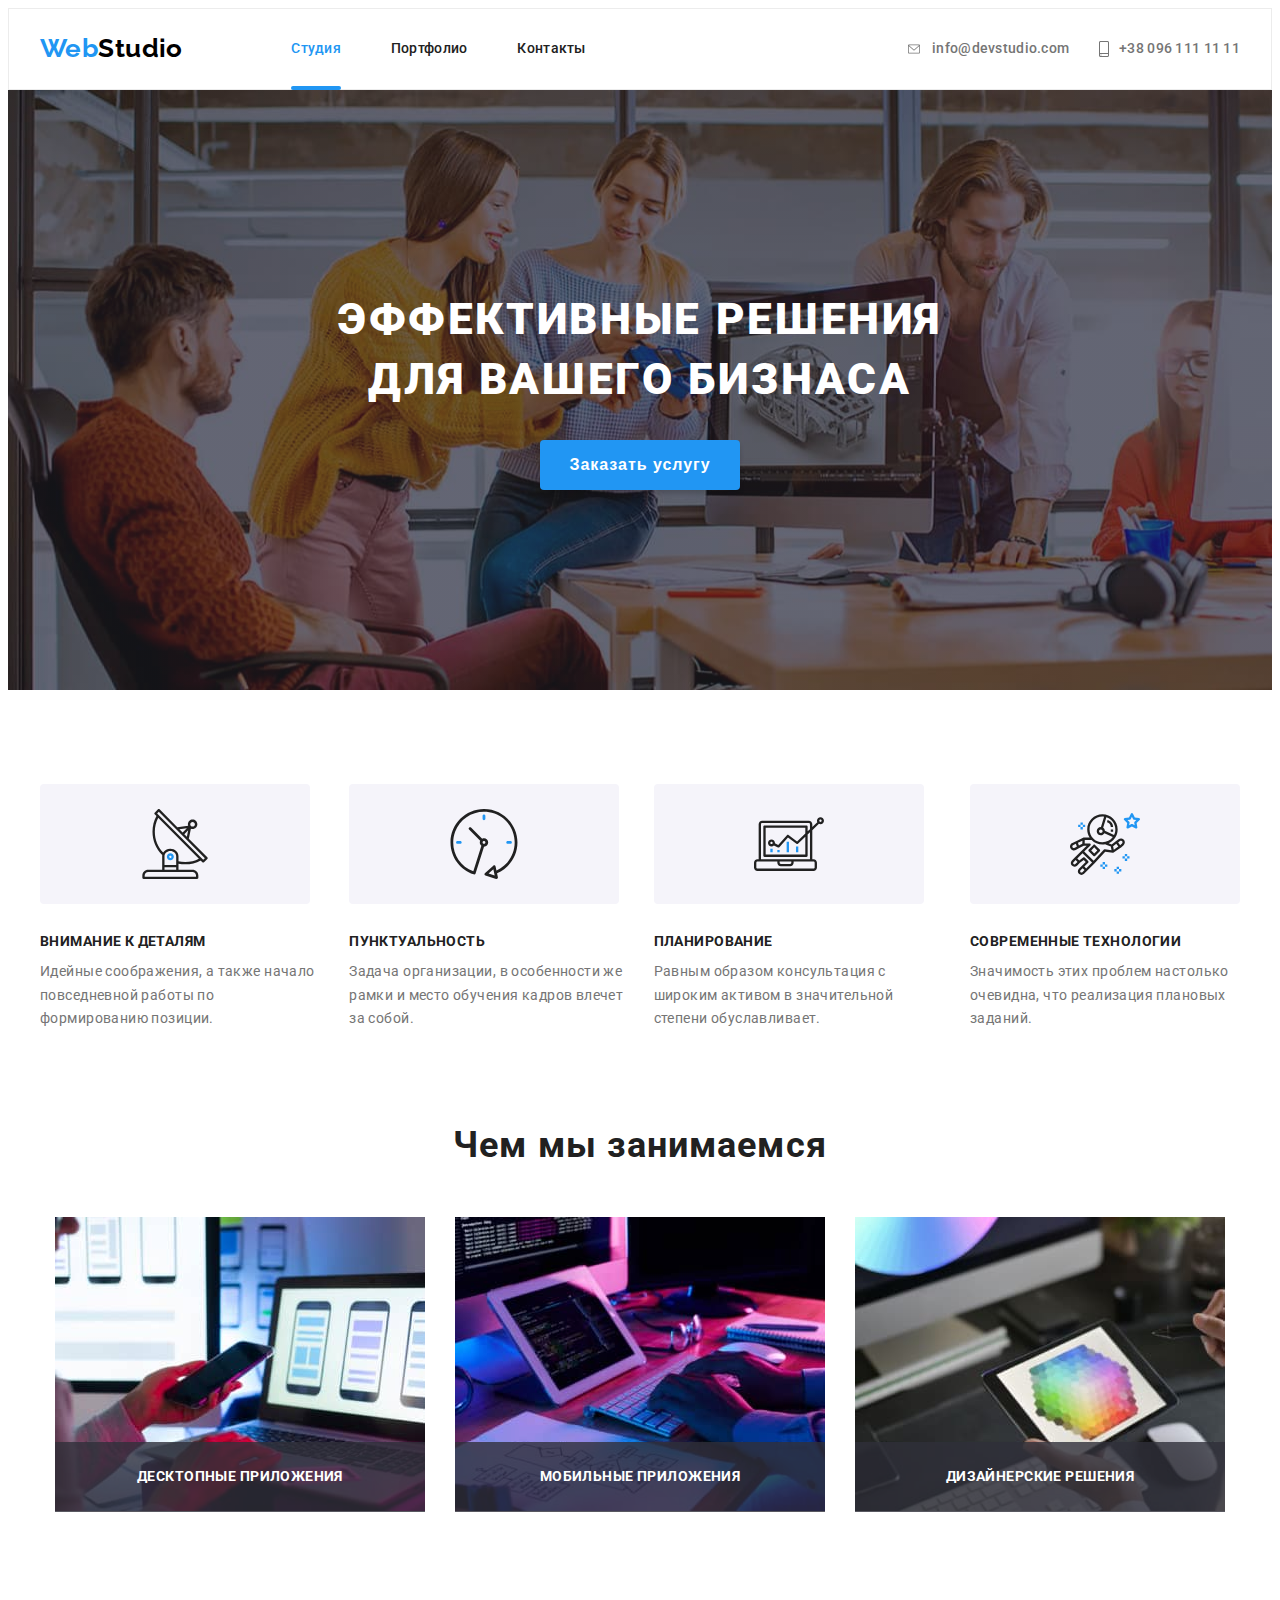
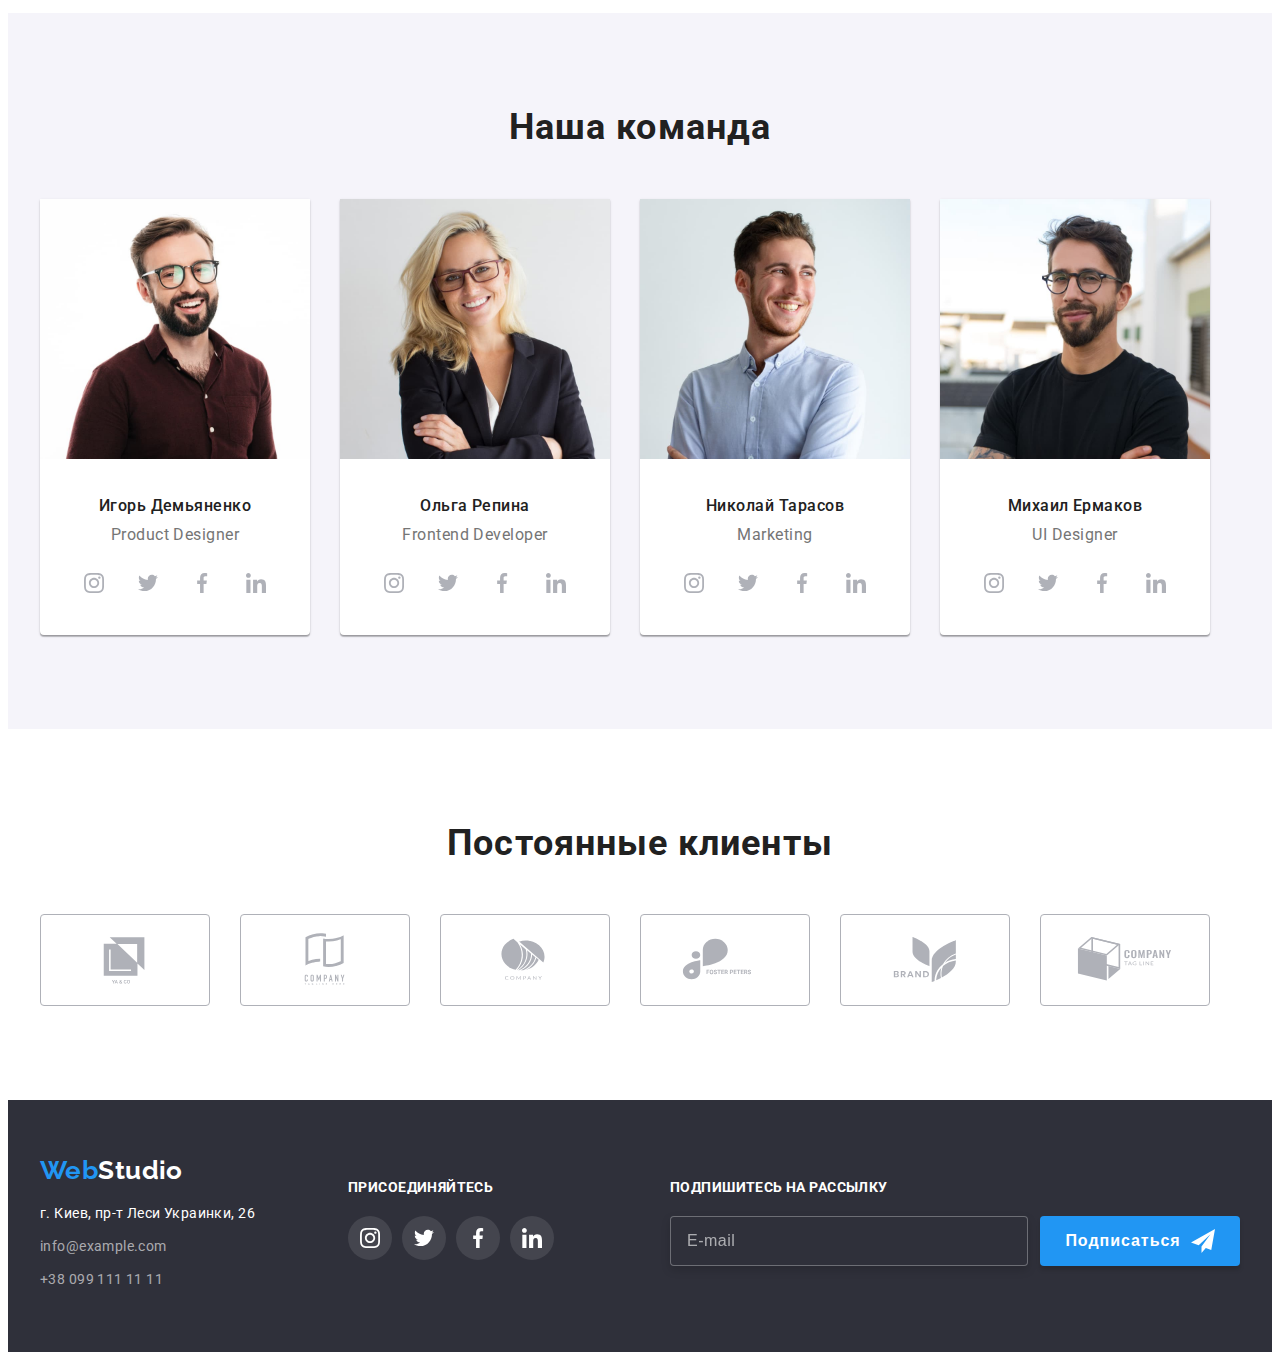
==== index.html @ be124389 "start-hw-08" ====
<!DOCTYPE html>
<html lang="en">
  <head>
    <meta charset="UTF-8" />
    <meta http-equiv="X-UA-Compatible" content="IE=edge" />
    <meta name="viewport" content="width=device-width, initial-scale=1.0" />
    <title>WebStudio</title>
    <link rel="preconnect" href="https://fonts.googleapis.com" />
    <link rel="preconnect" href="https://fonts.gstatic.com" crossorigin />
    <link
      href="https://fonts.googleapis.com/css2?family=Raleway:wght@700&family=Roboto:wght@400;500;700;900&display=swap"
      rel="stylesheet"
    />
    <link
      rel="stylesheet"
      href="https://cdnjs.cloudflare.com/ajax/libs/modern-normalize/1.1.0/modern-normalize.min.css"
      integrity="sha512-wpPYUAdjBVSE4KJnH1VR1HeZfpl1ub8YT/NKx4PuQ5NmX2tKuGu6U/JRp5y+Y8XG2tV+wKQpNHVUX03MfMFn9Q=="
      crossorigin="anonymous"
      referrerpolicy="no-referrer"
    />
    <link rel="stylesheet" href="css/main.min.css" />
  </head>
  <body>
    <!-- хедер -->
    <header class="header">
      <div class="header__bloc container">
        <!-- логотип -->
        <a class="logo header__logo" href="./index.html"
          ><span class="logo__web">Web</span>Studio</a
        >
        <!-- навигацыя сайта -->
        <nav class="header__nav">
          <ul class="nav">
            <li class="nav__list">
              <a href="./index.html" class="nav__link accent">Студия</a>
            </li>
            <li class="nav__list">
              <a href="./portfolio.html" class="nav__link">Портфолио</a>
            </li>
            <li class="nav__list">
              <a href="#" class="nav__link">Контакты</a>
            </li>
          </ul>
        </nav>

        <!-- кантакты -->

        <ul class="contact header__contact">
          <li class="contact__item">
            <a class="contact__link" href="http://info@devstudio.com">
              <svg class="contact__icon" width="16" height="12">
                <use href="./images/icons.svg#envelope"></use>
              </svg>
              info@devstudio.com</a
            >
          </li>
          <li class="contact__item">
            <a class="contact__link" href="tel:+380961111111">
              <svg class="contact__icon" width="10" height="16">
                <use href="./images/icons.svg#smartphone"></use>
              </svg>
              +38 096 111 11 11</a
            >
          </li>
        </ul>
      </div>
    </header>

    <!-- mein index.html -->

    <main>
      <!--герой-->

      <section class="hero section--hero">
        <div class="container">
          <h1 class="hero-title">ЭФФЕКТИВНЫЕ РЕШЕНИЯ ДЛЯ ВАШЕГО БИЗНАСА</h1>

          <button class="button" type="button" data-modal-open>
            Заказать услугу
          </button>
        </div>
      </section>

      <!--особености нашей команды-->

      <section class="peculiarities">
        <div class="container">
          <h2 class="hidden-text">преимущества</h2>
          <ul class="peculiarities__menu">
            <li class="peculiarities__list">
              <div class="peculiarities__icon">
                <svg width="70" height="70">
                  <use href="./images/icons.svg#antenna"></use>
                </svg>
              </div>
              <h3 class="peculiarities__title">ВНИМАНИЕ К ДЕТАЛЯМ</h3>
              <p class="peculiarities__text">
                Идейные соображения, а также начало повседневной работы по
                формированию позиции.
              </p>
            </li>

            <li class="peculiarities__list">
              <div class="peculiarities__icon">
                <svg width="70" height="70">
                  <use href="./images/icons.svg#clock"></use>
                </svg>
              </div>
              <h3 class="peculiarities__title">ПУНКТУАЛЬНОСТЬ</h3>
              <p class="peculiarities__text">
                Задача организации, в особенности же рамки и место обучения
                кадров влечет за собой.
              </p>
            </li>

            <li class="peculiarities__list">
              <div class="peculiarities__icon">
                <svg width="70" height="70">
                  <use href="./images/icons.svg#diagram"></use>
                </svg>
              </div>
              <h3 class="peculiarities__title">ПЛАНИРОВАНИЕ</h3>
              <p class="peculiarities__text">
                Равным образом консультация с широким активом в значительной
                степени обуславливает.
              </p>
            </li>

            <li class="peculiarities__list">
              <div class="peculiarities__icon">
                <svg width="70" height="70">
                  <use href="./images/icons.svg#astronaut"></use>
                </svg>
              </div>
              <h3 class="peculiarities__title">СОВРЕМЕННЫЕ ТЕХНОЛОГИИ</h3>
              <p class="peculiarities__text">
                Значимость этих проблем настолько очевидна, что реализация
                плановых заданий.
              </p>
            </li>
          </ul>
        </div>
      </section>

      <!--чем мы занимается наша команда-->

      <section class="we-do">
        <div class="container">
          <h2 class="title-h2">Чем мы занимаемся</h2>
          <ul class="we-do__menu">
            <li class="we-do__list">
              <img
                class="img-list"
                src="./images/1.fotohop.jpg"
                alt="моделирование"
                width="370"
              />
              <div class="we-do__bloc">
                <h3 class="we-do__text">Десктопные приложения</h3>
              </div>
            </li>
            <li class="we-do__list">
              <img
                class="img-list"
                src="./images/2.modeling.jpg"
                alt="фото-шоп"
                width="370"
              />
              <div class="we-do__bloc">
                <h3 class="we-do__text">Мобильные приложения</h3>
              </div>
            </li>
            <li class="we-do__list">
              <img
                class="img-list"
                src="./images/3.color.jpg"
                alt="цветова-схема"
                width="370"
              />
              <div class="we-do__bloc">
                <h3 class="we-do__text">Дизайнерские решения</h3>
              </div>
            </li>
          </ul>
        </div>
      </section>

      <!--наша команда-->

      <section class="command">
        <div class="container">
          <h2 class="title-h2">Наша команда</h2>
          <ul class="command__menu">
            <li class="command__list">
              <img
                src="./images/4.igor-demyanenko.jpg"
                alt="Игорь Демьяненко Product Designer"
                width="270"
              />
              <div class="command__bloc">
                <h3 class="command__name">Игорь Демьяненко</h3>
                <p class="command__profession">Product Designer</p>
              </div>
              <ul class="social">
                <li class="social__menu">
                  <a class="social__link" href="#">
                    <svg width="20" height="20">
                      <use href="./images/icons.svg#instagram"></use>
                    </svg>
                  </a>
                </li>
                <li class="social__menu">
                  <a class="social__link" href="#">
                    <svg width="20" height="20">
                      <use href="./images/icons.svg#twitter"></use>
                    </svg>
                  </a>
                </li>
                <li class="social__menu">
                  <a class="social__link" href="#">
                    <svg width="20" height="20">
                      <use href="./images/icons.svg#facebook"></use>
                    </svg>
                  </a>
                </li>
                <li class="social__menu">
                  <a class="social__link" href="#">
                    <svg width="20" height="20">
                      <use href="./images/icons.svg#linkedin"></use>
                    </svg>
                  </a>
                </li>
              </ul>
            </li>

            <li class="command__list">
              <img
                src="./images/5.olga-repina.jpg"
                alt="Ольга Репина Frontend Developer"
                width="270"
              />
              <div class="command__bloc">
                <h3 class="command__name">Ольга Репина</h3>
                <p class="command__profession">Frontend Developer</p>
              </div>
              <ul class="social">
                <li class="social__menu">
                  <a class="social__link" href="#">
                    <svg width="20" height="20">
                      <use href="./images/icons.svg#instagram"></use>
                    </svg>
                  </a>
                </li>
                <li class="social__menu">
                  <a class="social__link" href="#">
                    <svg width="20" height="20">
                      <use href="./images/icons.svg#twitter"></use>
                    </svg>
                  </a>
                </li>
                <li class="social__menu">
                  <a class="social__link" href="#">
                    <svg width="20" height="20">
                      <use href="./images/icons.svg#facebook"></use>
                    </svg>
                  </a>
                </li>
                <li class="social__menu">
                  <a class="social__link" href="#">
                    <svg width="20" height="20">
                      <use href="./images/icons.svg#linkedin"></use>
                    </svg>
                  </a>
                </li>
              </ul>
            </li>

            <li class="command__list">
              <img
                src="./images/6.nikolai-tarasov.jpg"
                alt="Николай Тарасов Marketing"
                width="270"
              />
              <div class="command__bloc">
                <h3 class="command__name">Николай Тарасов</h3>
                <p class="command__profession">Marketing</p>
              </div>
              <ul class="social">
                <li class="social__menu">
                  <a class="social__link" href="#">
                    <svg width="20" height="20">
                      <use href="./images/icons.svg#instagram"></use>
                    </svg>
                  </a>
                </li>
                <li class="social__menu">
                  <a class="social__link" href="#">
                    <svg width="20" height="20">
                      <use href="./images/icons.svg#twitter"></use>
                    </svg>
                  </a>
                </li>
                <li class="social__menu">
                  <a class="social__link" href="#">
                    <svg width="20" height="20">
                      <use href="./images/icons.svg#facebook"></use>
                    </svg>
                  </a>
                </li>
                <li class="social__menu">
                  <a class="social__link" href="#">
                    <svg width="20" height="20">
                      <use href="./images/icons.svg#linkedin"></use>
                    </svg>
                  </a>
                </li>
              </ul>
            </li>

            <li class="command__list">
              <img
                src="./images/7.mikhail-ermakov.jpg"
                alt="Михаил Ермаков UI Designer"
                width="270"
              />
              <div class="command__bloc">
                <h3 class="command__name">Михаил Ермаков</h3>
                <p class="command__profession">UI Designer</p>
              </div>
              <ul class="social">
                <li class="social__menu">
                  <a class="social__link" href="#">
                    <svg width="20" height="20">
                      <use href="./images/icons.svg#instagram"></use>
                    </svg>
                  </a>
                </li>
                <li class="social__menu">
                  <a class="social__link" href="#">
                    <svg width="20" height="20">
                      <use href="./images/icons.svg#twitter"></use>
                    </svg>
                  </a>
                </li>
                <li class="social__menu">
                  <a class="social__link" href="#">
                    <svg width="20" height="20">
                      <use href="./images/icons.svg#facebook"></use>
                    </svg>
                  </a>
                </li>
                <li class="social__menu">
                  <a class="social__link" href="#">
                    <svg width="20" height="20">
                      <use href="./images/icons.svg#linkedin"></use>
                    </svg>
                  </a>
                </li>
              </ul>
            </li>
          </ul>
        </div>
      </section>

      <!-- Постоянные клиенты -->

      <section class="regu-clients">
        <div class="container">
          <h2 class="title-h2">Постоянные клиенты</h2>
          <ul class="menu">
            <li class="menu__item">
              <a class="menu__link" href="#">
                <svg class="icon" width="106" height="60">
                  <use href="./images/icons.svg#logo-1"></use>
                </svg>
              </a>
            </li>
            <li class="menu__item">
              <a class="menu__link" href="#">
                <svg class="icon" width="106" height="60">
                  <use href="./images/icons.svg#logo-2"></use>
                </svg>
              </a>
            </li>
            <li class="menu__item">
              <a class="menu__link" href="#">
                <svg class="icon" width="106" height="60">
                  <use href="./images/icons.svg#logo-3"></use>
                </svg>
              </a>
            </li>
            <li class="menu__item">
              <a class="menu__link" href="#">
                <svg class="icon" width="106" height="60">
                  <use href="./images/icons.svg#logo-4"></use>
                </svg>
              </a>
            </li>
            <li class="menu__item">
              <a class="menu__link" href="#">
                <svg class="icon" width="106" height="60">
                  <use href="./images/icons.svg#logo-5"></use>
                </svg>
              </a>
            </li>
            <li class="menu__item">
              <a class="menu__link" href="#">
                <svg class="icon" width="106" height="60">
                  <use href="./images/icons.svg#logo-6"></use>
                </svg>
              </a>
            </li>
          </ul>
        </div>
      </section>
    </main>

    <!--подвал сайта-->

    <footer class="footer">
      <div class="container footer__container">
        <div class="footer__address">
          <a href="./index.html" class="logo footer__logo">
            <span class="logo__web">Web</span>Studio</a
          >
          <!-- адрес и контакты студии -->
          <address class="address">
            <ul class="address__menu">
              <li class="address__item">
                <a href="#" class="address__link"
                  >г. Киев, пр-т Леси Украинки, 26</a
                >
              </li>
              <li class="address__item">
                <a href="http://info@example.com" class="address__contakt">
                  info@example.com</a
                >
              </li>
              <li class="address__item">
                <a href="tel:+380991111111" class="address__contakt"
                  >+38 099 111 11 11</a
                >
              </li>
            </ul>
          </address>
        </div>
        <div class="footer__social">
          <h2 class="footer-title">присоединяйтесь</h2>
          <ul class="social">
            <li class="social__menu">
              <a class="social__link social__link--footer" href="#">
                <svg width="20" height="20">
                  <use href="./images/icons.svg#instagram"></use>
                </svg>
              </a>
            </li>
            <li class="social__menu">
              <a class="social__link social__link--footer" href="#">
                <svg width="20" height="20">
                  <use href="./images/icons.svg#twitter"></use>
                </svg>
              </a>
            </li>
            <li class="social__menu">
              <a class="social__link social__link--footer" href="#">
                <svg width="20" height="20">
                  <use href="./images/icons.svg#facebook"></use>
                </svg>
              </a>
            </li>
            <li class="social__menu">
              <a class="social__link social__link--footer" href="#">
                <svg width="20" height="20">
                  <use href="./images/icons.svg#linkedin"></use>
                </svg>
              </a>
            </li>
          </ul>
        </div>
        <div class="subscription">
          <h2 class="footer-title">Подпишитесь на рассылку</h2>
          <div class="subscription__block">
            <form>
              <label class="subscription__label" for="email"> </label>
              <input
                class="subscription__input"
                type="email"
                id="email"
                name="email"
                placeholder="E-mail"
              />
            </form>
            <button class="button" type="submit">
              Подписаться
              <svg class="button__send" width="24" height="24">
                <use href="./images/icons.svg#send"></use>
              </svg>
            </button>
          </div>
        </div>
      </div>
    </footer>

    <!-- modal-window -->

    <div class="backdrop is-hidden" data-modal>
      <div class="backdrop__window">
        <button class="button button__modal" type="button" data-modal-close>
          <svg class="close" width="18" height="18" data-modal-close>
            <use href="./images/icons.svg#close"></use>
          </svg>
        </button>
        <h2 class="backdrop__titel">Оставьте свои данные, мы вам перезвоним</h2>

        <form class="form">
          <div class="form__bloc" role="group">
            <label class="form__label" for="text"> Имя </label>
            <input class="form__input" type="text" id="text" placeholder=" " />
            <svg class="form__icon" width="18" height="18">
              <use href="./images/icons.svg#person"></use>
            </svg>
          </div>
          <div class="form__bloc">
            <label class="form__label" for="tel"> Телефон </label>
            <input class="form__input" type="tel" id="tel" placeholder=" " />
            <svg class="form__icon" width="18" height="18">
              <use href="./images/icons.svg#phone"></use>
            </svg>
          </div>
          <div class="form__bloc">
            <label class="form__label" for="email"> Почта </label>
            <input class="form__input" type="email" id="email" placeholder="" />
            <svg class="form__icon" width="18" height="18">
              <use href="./images/icons.svg#email"></use>
            </svg>
          </div>
          <div class="form__bloc form__bloc--textarea">
            <label class="form-label" for="textarea"> Комментарий </label>
            <textarea
              class="form__textarea"
              id="textarea"
              placeholder="Введите текст"
            ></textarea>
          </div>
        </form>

        <label class="agreement-conditions" for="checkbox">
          <input
            class="agreement-conditions__checkbox"
            type="checkbox"
            id="checkbox"
          />
          <span class="agreement-conditions__checked"></span>

          <p class="agreement-conditions__text">
            Соглашаюсь с рассылкой и принимаю
            <a href="#">
              <span class="agreement-conditions__link">Условия договора</span>
            </a>
          </p>
        </label>
        <div class="button-center">
          <button class="button" type="submit">Отправить</button>
        </div>
      </div>
    </div>
    <script src="./js/modal.js"></script>
  </body>
</html>
---- css/main.min.css ----
body{font-family:"Roboto",sans-serif;font-style:normal;font-weight:400;font-size:14px;line-height:1.71;letter-spacing:.03em;color:var(--primary-text-color)}.container{width:1200px;margin:auto;margin-top:0;padding:0 15px}.title-h2{margin-bottom:50px;font-weight:700;font-size:36px;line-height:1.16;text-align:center;letter-spacing:.03em;color:var(--secondary-text-color)}.header{border:1px solid #ececec}.header__bloc{display:-webkit-box;display:-ms-flexbox;display:flex;-webkit-box-align:center;-ms-flex-align:center;align-items:center;-webkit-box-pack:justify;-ms-flex-pack:justify;justify-content:space-between}.header__contact{display:-webkit-box;display:-ms-flexbox;display:flex;-webkit-box-align:center;-ms-flex-align:center;align-items:center;-webkit-box-pack:end;-ms-flex-pack:end;justify-content:flex-end;margin:0;padding-left:0}.nav{display:-webkit-box;display:-ms-flexbox;display:flex;margin:0;margin-right:305px;padding-left:0;font-weight:500;font-size:14px;line-height:1.14;letter-spacing:.02em}.nav__list .nav__link::after{content:"";opacity:0;position:absolute;bottom:-1px;display:block;width:100%;height:4px;border-radius:2px;background-color:#2196f3}.nav__list:not(:last-child){margin-right:50px}.nav__link{position:relative;display:inline-block;padding:32px 0px;color:var(--secondary-text-color);-webkit-transition:color 250ms cubic-bezier(0.4, 0, 0.2, 1);transition:color 250ms cubic-bezier(0.4, 0, 0.2, 1)}.nav__link.accent{color:var(--accent-color)}.nav__link.accent::after{opacity:1}.nav__link:hover,.nav__link:focus{color:var(--accent-color)}.contact__item:not(:last-child){margin-right:30px}.contact__link{display:-webkit-box;display:-ms-flexbox;display:flex;-webkit-box-align:center;-ms-flex-align:center;align-items:center;padding:32px 0px;font-weight:500;font-size:14px;line-height:1.14;letter-spacing:.02em;color:#757575;-webkit-transition:color 250ms cubic-bezier(0.4, 0, 0.2, 1);transition:color 250ms cubic-bezier(0.4, 0, 0.2, 1)}.contact__icon{margin-right:10px;fill:currentColor}.contact__icon :not(:last-child){margin-right:10px}.contact__link:hover,.contact__link:focus{color:var(--accent-color)}.logo{display:inline-block;font-family:"Raleway";font-style:normal;font-weight:700;font-size:26px;line-height:.83}.logo__web{color:#2196f3}.header__logo{margin-right:93px;color:#000}.footer__logo{margin-bottom:20px;color:#fff}.section--hero{text-align:center;background:#2f303a;padding:200px 0px;background-image:-webkit-gradient(linear, left top, left bottom, from(rgba(47, 48, 58, 0.4)), to(rgba(47, 48, 58, 0.4))),url(../images/background.jpg);background-image:linear-gradient(to bottom, rgba(47, 48, 58, 0.4), rgba(47, 48, 58, 0.4)),url(../images/background.jpg)}.hero-title{width:696px;margin:auto;margin-bottom:30px;text-align:center;font-weight:900;font-size:44px;line-height:1.36;letter-spacing:.06em;color:#fff}.button{display:-webkit-inline-box;display:-ms-inline-flexbox;display:inline-flex;-webkit-box-pack:center;-ms-flex-pack:center;justify-content:center;-webkit-box-align:center;-ms-flex-align:center;align-items:center;width:200px;height:50px;font-weight:700;font-size:16px;line-height:1.88;letter-spacing:.06em;color:#fff;border-radius:4px;-webkit-box-shadow:0px 4px 4px rgba(0,0,0,.15);box-shadow:0px 4px 4px rgba(0,0,0,.15);background:var(--accent-color);cursor:pointer;border:none}.button-center{text-align:center}.button__send{margin-left:10px;fill:var(--white-color)}.button__modal{position:absolute;top:8px;right:8px;display:-webkit-box;display:-ms-flexbox;display:flex;-webkit-box-align:center;-ms-flex-align:center;align-items:center;-webkit-box-pack:center;-ms-flex-pack:center;justify-content:center;width:30px;height:30px;border-radius:50%;background:#fff;border:1px solid rgba(0,0,0,.1);-webkit-box-sizing:border-box;box-sizing:border-box;-webkit-transition:fill 250ms cubic-bezier(0.4, 0, 0.2, 1);transition:fill 250ms cubic-bezier(0.4, 0, 0.2, 1)}.button__modal:hover{fill:var(--accent-color)}.filter{display:-webkit-box;display:-ms-flexbox;display:flex;-webkit-box-pack:center;-ms-flex-pack:center;justify-content:center;margin-top:0;margin-bottom:50px;padding-left:0}.filter__item:not(:last-child){margin-right:8px}.filter__button{font-family:"Roboto";font-style:normal;padding:6px 22px;font-weight:500;font-size:16px;line-height:1.62;text-align:center;letter-spacing:.03em;background:#f5f4fa;border-radius:4px;border:none;color:var(--secondary-text-color);-webkit-transition:background 250ms cubic-bezier(0.4, 0, 0.2, 1),color 250ms cubic-bezier(0.4, 0, 0.2, 1),-webkit-box-shadow 250ms cubic-bezier(0.4, 0, 0.2, 1);transition:background 250ms cubic-bezier(0.4, 0, 0.2, 1),color 250ms cubic-bezier(0.4, 0, 0.2, 1),-webkit-box-shadow 250ms cubic-bezier(0.4, 0, 0.2, 1);transition:background 250ms cubic-bezier(0.4, 0, 0.2, 1),box-shadow 250ms cubic-bezier(0.4, 0, 0.2, 1),color 250ms cubic-bezier(0.4, 0, 0.2, 1);transition:background 250ms cubic-bezier(0.4, 0, 0.2, 1),box-shadow 250ms cubic-bezier(0.4, 0, 0.2, 1),color 250ms cubic-bezier(0.4, 0, 0.2, 1),-webkit-box-shadow 250ms cubic-bezier(0.4, 0, 0.2, 1)}.filter__button:hover,.filter__button:focus{color:var(--white-color);background-color:var(--accent-color);-webkit-box-shadow:0px 3px 1px rgba(0,0,0,.1),0px 1px 2px rgba(0,0,0,.08),0px 2px 2px rgba(0,0,0,.12);box-shadow:0px 3px 1px rgba(0,0,0,.1),0px 1px 2px rgba(0,0,0,.08),0px 2px 2px rgba(0,0,0,.12)}.peculiarities{padding:94px 0}.peculiarities__menu{display:-webkit-box;display:-ms-flexbox;display:flex;-webkit-box-pack:center;-ms-flex-pack:center;justify-content:center}.peculiarities__list:not(:last-child){margin-right:30px}.peculiarities__icon{display:-webkit-box;display:-ms-flexbox;display:flex;-webkit-box-pack:center;-ms-flex-pack:center;justify-content:center;-webkit-box-align:center;-ms-flex-align:center;align-items:center;width:270px;height:120px;margin-bottom:30px;background:#f5f4fa;border-radius:4px}.peculiarities__title{margin-bottom:10px;font-weight:700;font-size:14px;line-height:1.14;letter-spacing:.03em;text-transform:uppercase;color:#212121}.peculiarities__text{font-weight:400;font-size:14px;line-height:1.71;letter-spacing:.03em}.we-do{padding-bottom:94px}.we-do__menu{display:-webkit-box;display:-ms-flexbox;display:flex;-webkit-box-pack:center;-ms-flex-pack:center;justify-content:center;margin:0;padding-left:0}.we-do__list{position:relative}.we-do__bloc{position:absolute;width:100%;bottom:7px;background:rgba(47,48,58,.8)}.we-do__text{margin:0;padding:27px 0px;font-weight:700;font-size:14px;line-height:1.14;text-align:center;letter-spacing:.03em;text-transform:uppercase;color:#fff}.we-do__list:not(:last-child){margin-right:30px}.command{margin-top:0;padding-top:94px;padding-bottom:94px;background:#f5f4fa}.command__menu{display:-webkit-box;display:-ms-flexbox;display:flex;margin:0;padding:0}.command__list{background:#fff;-webkit-box-shadow:0px 1px 3px rgba(0,0,0,.12),0px 1px 1px rgba(0,0,0,.14),0px 2px 1px rgba(0,0,0,.2);box-shadow:0px 1px 3px rgba(0,0,0,.12),0px 1px 1px rgba(0,0,0,.14),0px 2px 1px rgba(0,0,0,.2);border-radius:0px 0px 4px 4px}.command__list:not(:last-child){margin-right:30px}.command__bloc{padding-top:30px;padding-bottom:16px;text-align:center}.command__name{margin-bottom:10px;font-weight:500;font-size:16px;line-height:1.18;letter-spacing:.03em;color:var(--secondary-text-color)}.command__profession{font-weight:400;font-size:16px;line-height:1.18;margin:0;letter-spacing:.03em;color:var(--primary-text-color)}.social{display:-webkit-box;display:-ms-flexbox;display:flex;margin:auto;width:206px;padding-left:0;padding-bottom:30px}.social__link{width:44px;height:44px;display:-webkit-box;display:-ms-flexbox;display:flex;-webkit-box-align:center;-ms-flex-align:center;align-items:center;-webkit-box-pack:center;-ms-flex-pack:center;justify-content:center;fill:#afb1b8;border-radius:50%;-webkit-transition:background-color 250ms cubic-bezier(0.4, 0, 0.2, 1),fill 250ms cubic-bezier(0.4, 0, 0.2, 1);transition:background-color 250ms cubic-bezier(0.4, 0, 0.2, 1),fill 250ms cubic-bezier(0.4, 0, 0.2, 1)}.social__link:hover,.social__link:focus{fill:#fff;background:var(--accent-color)}.social__menu:not(:last-child){margin-right:10px}.social__link--footer{fill:#fff;background:rgba(255,255,255,.1)}.regu-clients{padding:94px 0px}.menu{display:-webkit-box;display:-ms-flexbox;display:flex;list-style-type:none;margin:0;padding-left:0}.menu__link{display:-webkit-box;display:-ms-flexbox;display:flex;-webkit-box-pack:center;-ms-flex-pack:center;justify-content:center;-webkit-box-align:center;-ms-flex-align:center;align-items:center;width:170px;height:92px;fill:#afb1b8;border:1px solid #afb1b8;-webkit-box-sizing:border-box;box-sizing:border-box;border-radius:4px;-webkit-transition:fill 250ms cubic-bezier(0.4, 0, 0.2, 1),border-color 250ms cubic-bezier(0.4, 0, 0.2, 1);transition:fill 250ms cubic-bezier(0.4, 0, 0.2, 1),border-color 250ms cubic-bezier(0.4, 0, 0.2, 1)}.menu__link:hover,.menu__link:focus{border:1px solid var(--accent-color);fill:var(--accent-color)}.menu__item:not(:last-child){margin-right:30px}.backdrop{position:fixed;top:0;left:0;width:100%;height:100%;background:rgba(0,0,0,.2);-webkit-transition:250ms cubic-bezier(0.4, 0, 0.2, 1);transition:250ms cubic-bezier(0.4, 0, 0.2, 1)}.backdrop__window{position:absolute;top:50%;left:50%;-webkit-transform:translate(-50%, -50%);transform:translate(-50%, -50%);width:528px;height:581px;padding:40px;background:#fff;-webkit-box-shadow:0px 1px 3px rgba(0,0,0,.12),0px 1px 1px rgba(0,0,0,.14),0px 2px 1px rgba(0,0,0,.2);box-shadow:0px 1px 3px rgba(0,0,0,.12),0px 1px 1px rgba(0,0,0,.14),0px 2px 1px rgba(0,0,0,.2);border-radius:4px}.backdrop__titel{margin:0;margin-bottom:12px;font-weight:700;font-size:20px;line-height:1.15;text-align:center;letter-spacing:.03em;color:#212121}.form__bloc{margin:0;height:58px;position:relative}.form__bloc--textarea{height:138px}.form__label{display:block;margin-bottom:4px;font-weight:400;font-size:12px;line-height:1.66;letter-spacing:.01em;color:#757575}.form__input{width:100%;height:40px;padding:0 10px 0 42px;border:1px solid rgba(33,33,33,.2);-webkit-box-sizing:border-box;box-sizing:border-box;border-radius:4px;-webkit-transition:border 250ms cubic-bezier(0.4, 0, 0.2, 1);transition:border 250ms cubic-bezier(0.4, 0, 0.2, 1)}.form__textarea{width:100%;height:120px;padding:12px 16px;border:1px solid rgba(33,33,33,.2);-webkit-box-sizing:border-box;box-sizing:border-box;border-radius:4px;resize:none;-webkit-transition:border 250ms cubic-bezier(0.4, 0, 0.2, 1);transition:border 250ms cubic-bezier(0.4, 0, 0.2, 1)}.form__textarea::-webkit-input-placeholder{font-weight:400;font-size:12px;line-height:1.16;letter-spacing:.01em;color:rgba(117,117,117,.5)}.form__textarea::-moz-placeholder{font-weight:400;font-size:12px;line-height:1.16;letter-spacing:.01em;color:rgba(117,117,117,.5)}.form__textarea:-ms-input-placeholder{font-weight:400;font-size:12px;line-height:1.16;letter-spacing:.01em;color:rgba(117,117,117,.5)}.form__textarea::-ms-input-placeholder{font-weight:400;font-size:12px;line-height:1.16;letter-spacing:.01em;color:rgba(117,117,117,.5)}.form__textarea::placeholder{font-weight:400;font-size:12px;line-height:1.16;letter-spacing:.01em;color:rgba(117,117,117,.5)}.form__icon{position:absolute;top:60%;left:12px;-webkit-transition:fill 250ms cubic-bezier(0.4, 0, 0.2, 1);transition:fill 250ms cubic-bezier(0.4, 0, 0.2, 1)}.form__bloc:not(:last-child){margin-bottom:10px}.form__input:hover,.form__textarea:hover{border:1px solid #2196f3;cursor:pointer}.form__input:hover+.form__icon{fill:var(--accent-color)}.agreement-conditions{margin-top:20px;margin-bottom:30px;display:-webkit-box;display:-ms-flexbox;display:flex;-webkit-box-align:center;-ms-flex-align:center;align-items:center;-webkit-box-pack:center;-ms-flex-pack:center;justify-content:center}.agreement-conditions__checkbox{position:absolute;width:1px;height:1px;margin:-1px;border:0;padding:0;white-space:nowrap;clip:rect(0 0 0 0);overflow:hidden}.agreement-conditions__checked{width:16px;height:15px;margin-right:7px;border:2px solid #212121;-webkit-box-sizing:border-box;box-sizing:border-box;border-radius:2px}.agreement-conditions__checkbox:checked+.agreement-conditions__checked{border-color:var(--accent-color);background-origin:border-box;background-size:contain;background-image:url("../images/SVG/check.svg");border:none}.agreement-conditions__text{margin:0;font-weight:400;font-size:14px;line-height:1.71;letter-spacing:.03em;color:#757575}.agreement-conditions__link{text-decoration:underline;color:var(--accent-color)}.is-hidden{visibility:hidden;opacity:0;pointer-events:none}.section-portfolio{padding:94px 0px}.projects{display:-webkit-box;display:-ms-flexbox;display:flex;-ms-flex-wrap:wrap;flex-wrap:wrap;margin:0;padding-left:0}.projects__item{width:370px;margin-right:30px;margin-bottom:30px;-webkit-transition-property:-webkit-box-shadow 250ms cubic-bezier(0.4, 0, 0.2, 1);transition-property:-webkit-box-shadow 250ms cubic-bezier(0.4, 0, 0.2, 1);transition-property:box-shadow 250ms cubic-bezier(0.4, 0, 0.2, 1);transition-property:box-shadow 250ms cubic-bezier(0.4, 0, 0.2, 1), -webkit-box-shadow 250ms cubic-bezier(0.4, 0, 0.2, 1)}.projects__link{display:block;text-decoration:none;overflow:hidden}.projects__animated{height:294px;overflow:hidden}.projects__img{display:block}.projects__text{display:-webkit-box;display:-ms-flexbox;display:flex;-webkit-box-align:center;-ms-flex-align:center;align-items:center;height:294px;margin:0;padding:0 24px;font-weight:400;font-size:18px;line-height:1.56;letter-spacing:.03em;color:#fff;background-color:#2196f3;-webkit-transition:-webkit-transform 250ms cubic-bezier(0.4, 0, 0.2, 1);transition:-webkit-transform 250ms cubic-bezier(0.4, 0, 0.2, 1);transition:transform 250ms cubic-bezier(0.4, 0, 0.2, 1);transition:transform 250ms cubic-bezier(0.4, 0, 0.2, 1), -webkit-transform 250ms cubic-bezier(0.4, 0, 0.2, 1)}.projects__item:nth-child(3n){margin-right:0px}.projects__item:nth-last-child(-n+3){margin-bottom:0}.projects__link:hover,.projects__link:focus{-webkit-box-shadow:0px 1px 1px rgba(0,0,0,.12),0px 4px 4px rgba(0,0,0,.06),1px 4px 6px rgba(0,0,0,.16);box-shadow:0px 1px 1px rgba(0,0,0,.12),0px 4px 4px rgba(0,0,0,.06),1px 4px 6px rgba(0,0,0,.16)}.projects__link:hover .projects__text{-webkit-transform:translateY(-294px);transform:translateY(-294px)}.blok-projects{padding:20px 24px;border-bottom:1px solid #eee;border-left:1px solid #eee;border-right:1px solid #eee}.blok-projects__tetile{margin-top:0;margin-bottom:4px;font-weight:700;font-size:18px;line-height:2;letter-spacing:.06em;color:var(--secondary-text-color)}.blok-projects__text{margin:0;font-weight:400;font-size:16px;line-height:1.88;letter-spacing:.06em;color:var(--primary-text-color)}.footer{padding:60px 0px;background-color:#2f303a}.footer__container{display:-webkit-box;display:-ms-flexbox;display:flex;-webkit-box-pack:justify;-ms-flex-pack:justify;justify-content:space-between}.footer__address{margin-right:70px}.footer__social{margin-right:93px;padding-top:10px}.address{font-style:normal}.address__menu{margin:0;padding-left:0}.address__item:not(:last-child){margin-bottom:9px}.address__link{color:#fff}.address__contakt{color:rgba(255,255,255,.6)}.footer-title{margin-bottom:20px;padding-top:10px;font-weight:700;font-size:14px;line-height:1.14;letter-spacing:.03em;text-transform:uppercase;color:#fff}.subscription{padding-top:10px}.subscription__block{display:-webkit-box;display:-ms-flexbox;display:flex;-webkit-box-pack:center;-ms-flex-pack:center;justify-content:center;-webkit-box-align:center;-ms-flex-align:center;align-items:center}.subscription__input{width:358px;height:50px;margin-right:12px;padding-left:16px;border:1px solid rgba(255,255,255,.3);-webkit-box-sizing:border-box;box-sizing:border-box;-webkit-filter:drop-shadow(0px 4px 4px rgba(0, 0, 0, 0.15));filter:drop-shadow(0px 4px 4px rgba(0, 0, 0, 0.15));border-radius:4px;background:#2f303a;color:#fff}.subscription__input::-webkit-input-placeholder{font-weight:400;font-size:16px;line-height:1.25;display:-webkit-box;display:flex;-webkit-box-align:center;align-items:center;letter-spacing:.03em;color:rgba(255,255,255,.6)}.subscription__input::-moz-placeholder{font-weight:400;font-size:16px;line-height:1.25;display:flex;align-items:center;letter-spacing:.03em;color:rgba(255,255,255,.6)}.subscription__input:-ms-input-placeholder{font-weight:400;font-size:16px;line-height:1.25;display:-ms-flexbox;display:flex;-ms-flex-align:center;align-items:center;letter-spacing:.03em;color:rgba(255,255,255,.6)}.subscription__input::-ms-input-placeholder{font-weight:400;font-size:16px;line-height:1.25;display:-ms-flexbox;display:flex;-ms-flex-align:center;align-items:center;letter-spacing:.03em;color:rgba(255,255,255,.6)}.subscription__input::placeholder{font-weight:400;font-size:16px;line-height:1.25;display:-webkit-box;display:-ms-flexbox;display:flex;-webkit-box-align:center;-ms-flex-align:center;align-items:center;letter-spacing:.03em;color:rgba(255,255,255,.6)}:root{--primary-text-color: #757575;--secondary-text-color: #212121;--accent-color: #2196f3;--white-color: #ffffff}h1,h2,h3,h4,ul,p{margin:0;padding:0}ul,a{list-style-type:none;text-decoration:none}.hidden-text{position:absolute;width:1px;height:1px;margin:-1px;border:0;padding:0;white-space:nowrap;clip:rect(0 0 0 0);overflow:hidden;-webkit-clip-path:inset(100%);clip-path:inset(100%)}/*# sourceMappingURL=main.min.css.map */
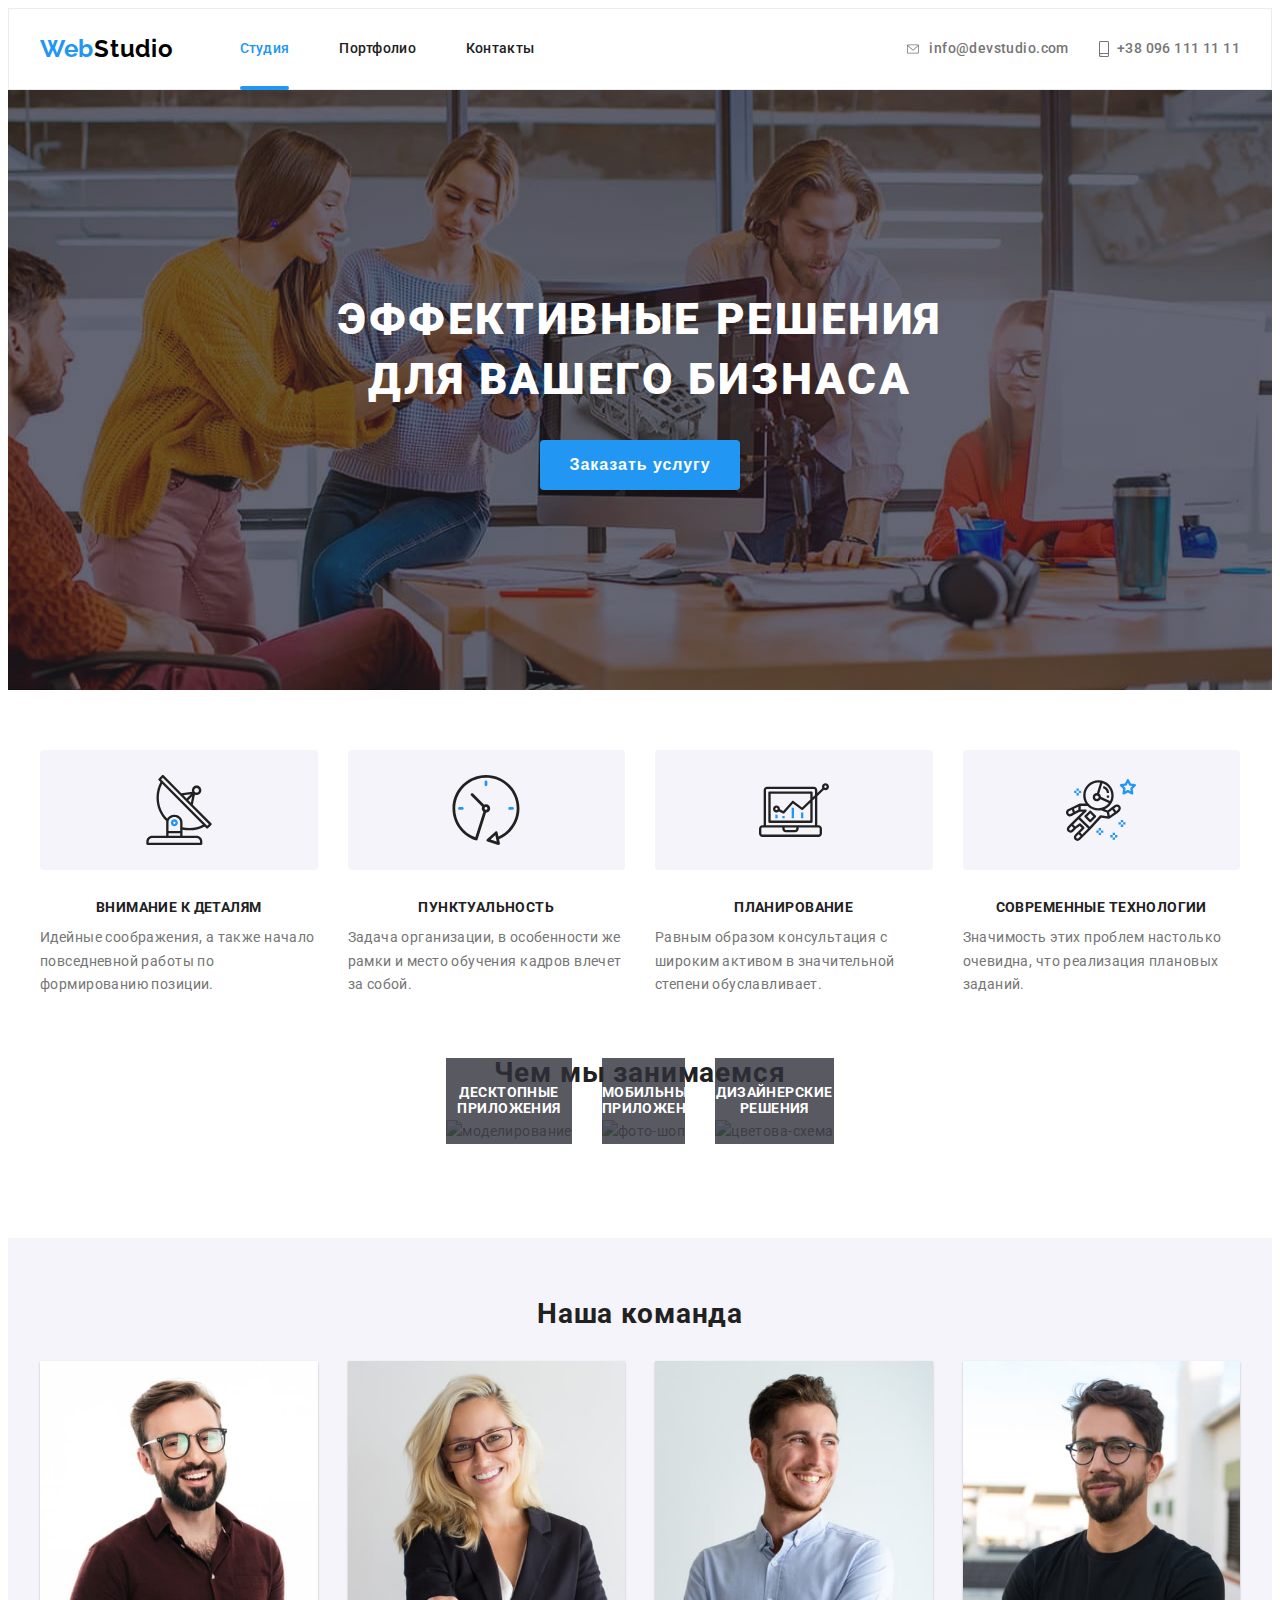
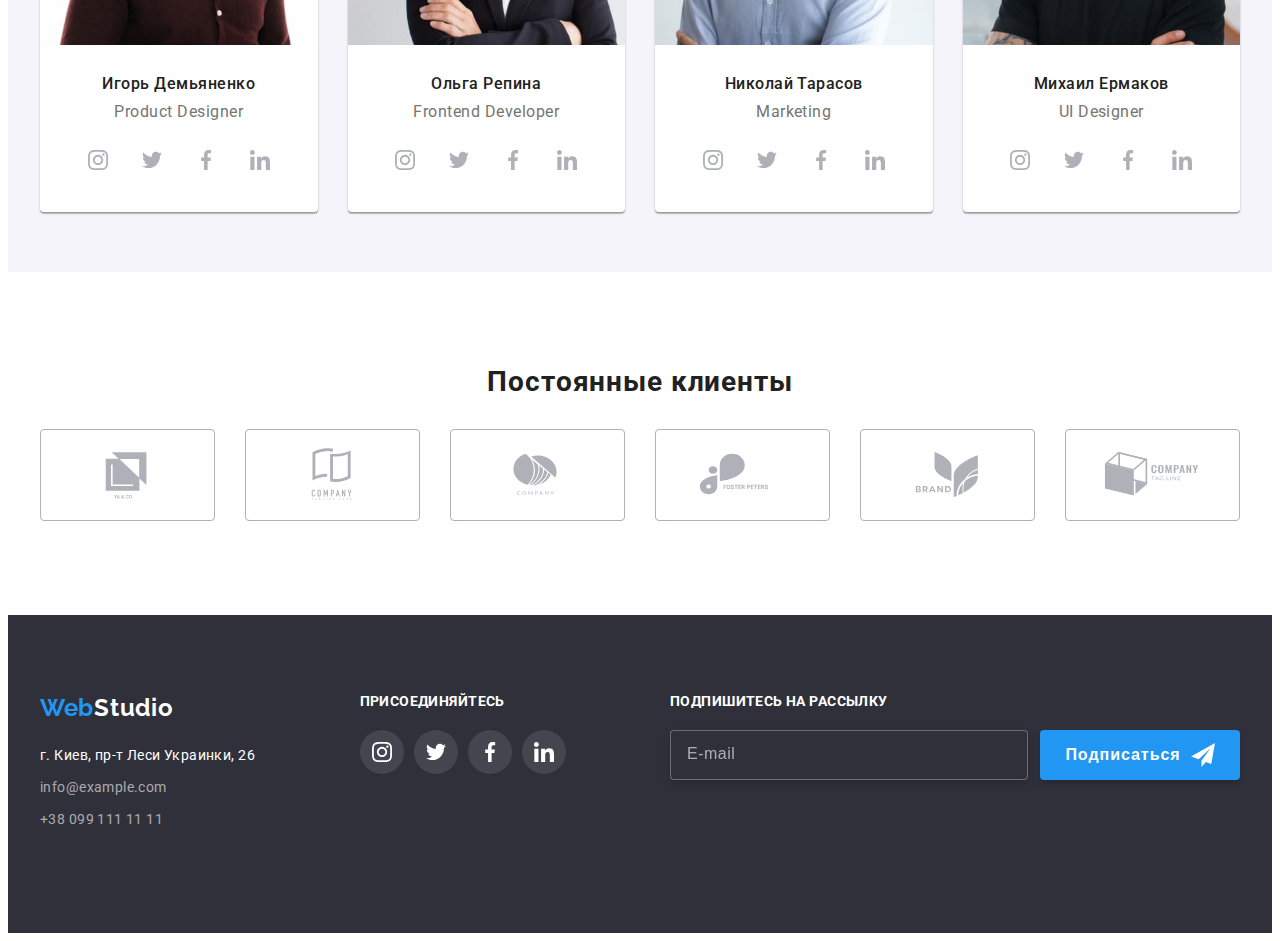
==== commit bc8a7bcf: "start+" ====
--- a/index.html
+++ b/index.html
@@ -1,569 +1,561 @@
 <!DOCTYPE html>
 <html lang="en">
-  <head>
-    <meta charset="UTF-8" />
-    <meta http-equiv="X-UA-Compatible" content="IE=edge" />
-    <meta name="viewport" content="width=device-width, initial-scale=1.0" />
-    <title>WebStudio</title>
-    <link rel="preconnect" href="https://fonts.googleapis.com" />
-    <link rel="preconnect" href="https://fonts.gstatic.com" crossorigin />
-    <link
-      href="https://fonts.googleapis.com/css2?family=Raleway:wght@700&family=Roboto:wght@400;500;700;900&display=swap"
-      rel="stylesheet"
-    />
-    <link
-      rel="stylesheet"
-      href="https://cdnjs.cloudflare.com/ajax/libs/modern-normalize/1.1.0/modern-normalize.min.css"
-      integrity="sha512-wpPYUAdjBVSE4KJnH1VR1HeZfpl1ub8YT/NKx4PuQ5NmX2tKuGu6U/JRp5y+Y8XG2tV+wKQpNHVUX03MfMFn9Q=="
-      crossorigin="anonymous"
-      referrerpolicy="no-referrer"
-    />
-    <link rel="stylesheet" href="css/main.min.css" />
-  </head>
-  <body>
-    <!-- хедер -->
-    <header class="header">
-      <div class="header__bloc container">
-        <!-- логотип -->
-        <a class="logo header__logo" href="./index.html"
-          ><span class="logo__web">Web</span>Studio</a
-        >
-        <!-- навигацыя сайта -->
-        <nav class="header__nav">
-          <ul class="nav">
-            <li class="nav__list">
-              <a href="./index.html" class="nav__link accent">Студия</a>
+
+<head>
+  <meta charset="UTF-8" />
+  <meta http-equiv="X-UA-Compatible" content="IE=edge" />
+  <meta name="viewport" content="width=device-width, initial-scale=1.0" />
+
+  <title>WebStudio</title>
+  <link rel="preconnect" href="https://fonts.googleapis.com" />
+  <link rel="preconnect" href="https://fonts.gstatic.com" crossorigin />
+  <link href="https://fonts.googleapis.com/css2?family=Raleway:wght@700&family=Roboto:wght@400;500;700;900&display=swap"
+    rel="stylesheet" />
+  <link rel="stylesheet" href="https://cdnjs.cloudflare.com/ajax/libs/modern-normalize/1.1.0/modern-normalize.min.css"
+    integrity="sha512-wpPYUAdjBVSE4KJnH1VR1HeZfpl1ub8YT/NKx4PuQ5NmX2tKuGu6U/JRp5y+Y8XG2tV+wKQpNHVUX03MfMFn9Q=="
+    crossorigin="anonymous" referrerpolicy="no-referrer" />
+  <link rel="stylesheet" href="css/main.min.css" />
+</head>
+
+<body>
+  <!-- хедер -->
+  <header class="header">
+    <div class="container header__bloc">
+      <!-- логотип -->
+      <a class="logo header__logo" href="./index.html"><span class="logo__web">Web</span>Studio</a>
+      <!-- навигацыя сайта -->
+      <nav class="header__nav">
+        <ul class="nav">
+          <li class="nav__list">
+            <a href="./index.html" class="nav__link accent">Студия</a>
+          </li>
+          <li class="nav__list">
+            <a href="./portfolio.html" class="nav__link">Портфолио</a>
+          </li>
+          <li class="nav__list">
+            <a href="#" class="nav__link">Контакты</a>
+          </li>
+        </ul>
+      </nav>
+
+      <!-- кантакты -->
+
+      <ul class="contact header__contact">
+        <li class="contact__item">
+          <a class="contact__link" href="http://info@devstudio.com">
+            <svg class="contact__icon" width="16" height="12">
+              <use href="./images/icons.svg#envelope"></use>
+            </svg>
+            info@devstudio.com</a>
+        </li>
+        <li class="contact__item">
+          <a class="contact__link" href="tel:+380961111111">
+            <svg class="contact__icon" width="10" height="16">
+              <use href="./images/icons.svg#smartphone"></use>
+            </svg>
+            +38 096 111 11 11</a>
+        </li>
+      </ul>
+      <button class="burger-button" data-modale-open>
+        <svg width="40" height="40">
+          <use href="./images/icons.svg#burger"></use>
+        </svg>
+      </button>
+    </div>
+  </header>
+
+  <!-- mein index.html -->
+
+  <main>
+    <!--герой-->
+
+    <section class="hero">
+      <div class="container">
+        <h1 class="hero-title">ЭФФЕКТИВНЫЕ РЕШЕНИЯ ДЛЯ ВАШЕГО БИЗНАСА</h1>
+        <button class="button" type="button" data-modal-open>
+          Заказать услугу
+        </button>
+      </div>
+    </section>
+
+    <!--особености нашей команды-->
+
+    <section class="peculiarities">
+      <div class="container">
+        <h2 class="hidden-text">преимущества</h2>
+        <ul class="peculiarities__menu">
+          <li class="peculiarities__list">
+            <div class="peculiarities__icon">
+              <svg width="70" height="70">
+                <use href="./images/icons.svg#antenna"></use>
+              </svg>
+            </div>
+            <h3 class="peculiarities__title">ВНИМАНИЕ К ДЕТАЛЯМ</h3>
+            <p class="peculiarities__text">
+              Идейные соображения, а также начало повседневной работы по
+              формированию позиции.
+            </p>
+          </li>
+
+          <li class="peculiarities__list">
+            <div class="peculiarities__icon">
+              <svg width="70" height="70">
+                <use href="./images/icons.svg#clock"></use>
+              </svg>
+            </div>
+            <h3 class="peculiarities__title">ПУНКТУАЛЬНОСТЬ</h3>
+            <p class="peculiarities__text">
+              Задача организации, в особенности же рамки и место обучения
+              кадров влечет за собой.
+            </p>
+          </li>
+
+          <li class="peculiarities__list">
+            <div class="peculiarities__icon">
+              <svg width="70" height="70">
+                <use href="./images/icons.svg#diagram"></use>
+              </svg>
+            </div>
+            <h3 class="peculiarities__title">ПЛАНИРОВАНИЕ</h3>
+            <p class="peculiarities__text">
+              Равным образом консультация с широким активом в значительной
+              степени обуславливает.
+            </p>
+          </li>
+
+          <li class="peculiarities__list">
+            <div class="peculiarities__icon">
+              <svg width="70" height="70">
+                <use href="./images/icons.svg#astronaut"></use>
+              </svg>
+            </div>
+            <h3 class="peculiarities__title">СОВРЕМЕННЫЕ ТЕХНОЛОГИИ</h3>
+            <p class="peculiarities__text">
+              Значимость этих проблем настолько очевидна, что реализация
+              плановых заданий.
+            </p>
+          </li>
+        </ul>
+      </div>
+    </section>
+
+    <!--чем мы занимается наша команда-->
+
+    <section class="we-do">
+      <div class="container">
+        <h2 class="title-h2">Чем мы занимаемся</h2>
+        <ul class="we-do__menu">
+          <li class="we-do__list">
+            <img class="img-list" src="./images/Desktop/1.fotohop.jpg" alt="моделирование" width="370" />
+            <div class="we-do__bloc">
+              <h3 class="we-do__text">Десктопные приложения</h3>
+            </div>
+          </li>
+          <li class="we-do__list">
+            <img class="img-list" src="./images/Desktop/2.modeling.jpg" alt="фото-шоп" width="370" />
+            <div class="we-do__bloc">
+              <h3 class="we-do__text">Мобильные приложения</h3>
+            </div>
+          </li>
+          <li class="we-do__list">
+            <img class="img-list" src="./images/Desktop/3.color.jpg" alt="цветова-схема" width="370" />
+            <div class="we-do__bloc">
+              <h3 class="we-do__text">Дизайнерские решения</h3>
+            </div>
+          </li>
+        </ul>
+      </div>
+    </section>
+
+    <!--наша команда-->
+
+    <section class="command">
+      <div class="container">
+        <h2 class="title-h2">Наша команда</h2>
+        <ul class="command__menu">
+          <li class="command__list">
+            <img src="./images/mobile/mobile-igor-img.jpg" alt="Игорь Демьяненко Product Designer" width="270" />
+            <div class="command__bloc">
+              <h3 class="command__name">Игорь Демьяненко</h3>
+              <p class="command__profession">Product Designer</p>
+            </div>
+            <ul class="social">
+              <li class="social__menu">
+                <a class="social__link" href="#">
+                  <svg width="20" height="20">
+                    <use href="./images/icons.svg#instagram"></use>
+                  </svg>
+                </a>
+              </li>
+              <li class="social__menu">
+                <a class="social__link" href="#">
+                  <svg width="20" height="20">
+                    <use href="./images/icons.svg#twitter"></use>
+                  </svg>
+                </a>
+              </li>
+              <li class="social__menu">
+                <a class="social__link" href="#">
+                  <svg width="20" height="20">
+                    <use href="./images/icons.svg#facebook"></use>
+                  </svg>
+                </a>
+              </li>
+              <li class="social__menu">
+                <a class="social__link" href="#">
+                  <svg width="20" height="20">
+                    <use href="./images/icons.svg#linkedin"></use>
+                  </svg>
+                </a>
+              </li>
+            </ul>
+          </li>
+
+          <li class="command__list">
+            <img src="./images/mobile/mobile-olga-img.jpg" alt="Ольга Репина Frontend Developer" width="270" />
+            <div class="command__bloc">
+              <h3 class="command__name">Ольга Репина</h3>
+              <p class="command__profession">Frontend Developer</p>
+            </div>
+            <ul class="social">
+              <li class="social__menu">
+                <a class="social__link" href="#">
+                  <svg width="20" height="20">
+                    <use href="./images/icons.svg#instagram"></use>
+                  </svg>
+                </a>
+              </li>
+              <li class="social__menu">
+                <a class="social__link" href="#">
+                  <svg width="20" height="20">
+                    <use href="./images/icons.svg#twitter"></use>
+                  </svg>
+                </a>
+              </li>
+              <li class="social__menu">
+                <a class="social__link" href="#">
+                  <svg width="20" height="20">
+                    <use href="./images/icons.svg#facebook"></use>
+                  </svg>
+                </a>
+              </li>
+              <li class="social__menu">
+                <a class="social__link" href="#">
+                  <svg width="20" height="20">
+                    <use href="./images/icons.svg#linkedin"></use>
+                  </svg>
+                </a>
+              </li>
+            </ul>
+          </li>
+
+          <li class="command__list">
+            <img src="./images/mobile/mobile-nikolay-img.jpg" alt="Николай Тарасов Marketing" width="270" />
+            <div class="command__bloc">
+              <h3 class="command__name">Николай Тарасов</h3>
+              <p class="command__profession">Marketing</p>
+            </div>
+            <ul class="social">
+              <li class="social__menu">
+                <a class="social__link" href="#">
+                  <svg width="20" height="20">
+                    <use href="./images/icons.svg#instagram"></use>
+                  </svg>
+                </a>
+              </li>
+              <li class="social__menu">
+                <a class="social__link" href="#">
+                  <svg width="20" height="20">
+                    <use href="./images/icons.svg#twitter"></use>
+                  </svg>
+                </a>
+              </li>
+              <li class="social__menu">
+                <a class="social__link" href="#">
+                  <svg width="20" height="20">
+                    <use href="./images/icons.svg#facebook"></use>
+                  </svg>
+                </a>
+              </li>
+              <li class="social__menu">
+                <a class="social__link" href="#">
+                  <svg width="20" height="20">
+                    <use href="./images/icons.svg#linkedin"></use>
+                  </svg>
+                </a>
+              </li>
+            </ul>
+          </li>
+
+          <li class="command__list">
+            <img src="./images/mobile/mobile-michael-img.jpg" alt="Михаил Ермаков UI Designer" width="270" />
+            <div class="command__bloc">
+              <h3 class="command__name">Михаил Ермаков</h3>
+              <p class="command__profession">UI Designer</p>
+            </div>
+            <ul class="social">
+              <li class="social__menu">
+                <a class="social__link" href="#">
+                  <svg width="20" height="20">
+                    <use href="./images/icons.svg#instagram"></use>
+                  </svg>
+                </a>
+              </li>
+              <li class="social__menu">
+                <a class="social__link" href="#">
+                  <svg width="20" height="20">
+                    <use href="./images/icons.svg#twitter"></use>
+                  </svg>
+                </a>
+              </li>
+              <li class="social__menu">
+                <a class="social__link" href="#">
+                  <svg width="20" height="20">
+                    <use href="./images/icons.svg#facebook"></use>
+                  </svg>
+                </a>
+              </li>
+              <li class="social__menu">
+                <a class="social__link" href="#">
+                  <svg width="20" height="20">
+                    <use href="./images/icons.svg#linkedin"></use>
+                  </svg>
+                </a>
+              </li>
+            </ul>
+          </li>
+        </ul>
+      </div>
+    </section>
+
+    <!-- Постоянные клиенты -->
+
+    <section class="regu-clients">
+      <div class="container">
+        <h2 class="title-h2">Постоянные клиенты</h2>
+        <ul class="menu">
+          <li class="menu__list">
+            <a class="menu__link" href="#">
+              <svg class="icon" width="106" height="60">
+                <use href="./images/icons.svg#logo-1"></use>
+              </svg>
+            </a>
+          </li>
+          <li class="menu__list">
+            <a class="menu__link" href="#">
+              <svg class="icon" width="106" height="60">
+                <use href="./images/icons.svg#logo-2"></use>
+              </svg>
+            </a>
+          </li>
+          <li class="menu__list">
+            <a class="menu__link" href="#">
+              <svg class="icon" width="106" height="60">
+                <use href="./images/icons.svg#logo-3"></use>
+              </svg>
+            </a>
+          </li>
+          <li class="menu__list">
+            <a class="menu__link" href="#">
+              <svg class="icon" width="106" height="60">
+                <use href="./images/icons.svg#logo-4"></use>
+              </svg>
+            </a>
+          </li>
+          <li class="menu__list">
+            <a class="menu__link" href="#">
+              <svg class="icon" width="106" height="60">
+                <use href="./images/icons.svg#logo-5"></use>
+              </svg>
+            </a>
+          </li>
+          <li class="menu__list">
+            <a class="menu__link" href="#">
+              <svg class="icon" width="106" height="60">
+                <use href="./images/icons.svg#logo-6"></use>
+              </svg>
+            </a>
+          </li>
+        </ul>
+      </div>
+    </section>
+  </main>
+
+  <!--подвал сайта-->
+
+  <footer class="footer">
+    <div class="container footer__container">
+      <div class="footer__address">
+        <a href="./index.html" class="logo footer__logo">
+          <span class="logo__web">Web</span>Studio</a>
+        <!-- адрес и контакты студии -->
+        <address class="address">
+          <ul class="address__menu">
+            <li class="address__item">
+              <a href="#" class="address__link">г. Киев, пр-т Леси Украинки, 26</a>
             </li>
-            <li class="nav__list">
-              <a href="./portfolio.html" class="nav__link">Портфолио</a>
+            <li class="address__item">
+              <a href="http://info@example.com" class="address__contakt">
+                info@example.com</a>
             </li>
-            <li class="nav__list">
-              <a href="#" class="nav__link">Контакты</a>
+            <li class="address__item">
+              <a href="tel:+380991111111" class="address__contakt">+38 099 111 11 11</a>
             </li>
           </ul>
-        </nav>
-
-        <!-- кантакты -->
-
-        <ul class="contact header__contact">
-          <li class="contact__item">
-            <a class="contact__link" href="http://info@devstudio.com">
-              <svg class="contact__icon" width="16" height="12">
-                <use href="./images/icons.svg#envelope"></use>
-              </svg>
-              info@devstudio.com</a
-            >
-          </li>
-          <li class="contact__item">
-            <a class="contact__link" href="tel:+380961111111">
-              <svg class="contact__icon" width="10" height="16">
-                <use href="./images/icons.svg#smartphone"></use>
-              </svg>
-              +38 096 111 11 11</a
-            >
-          </li>
-        </ul>
-      </div>
-    </header>
-
-    <!-- mein index.html -->
-
-    <main>
-      <!--герой-->
-
-      <section class="hero section--hero">
-        <div class="container">
-          <h1 class="hero-title">ЭФФЕКТИВНЫЕ РЕШЕНИЯ ДЛЯ ВАШЕГО БИЗНАСА</h1>
-
-          <button class="button" type="button" data-modal-open>
-            Заказать услугу
+        </address>
+      </div>
+      <div class="footer__social">
+        <h2 class="footer-title">присоединяйтесь</h2>
+        <ul class="social zero-padding">
+          <li class="social__menu">
+            <a class="social__link social__link--footer" href="#">
+              <svg width="20" height="20">
+                <use href="./images/icons.svg#instagram"></use>
+              </svg>
+            </a>
+          </li>
+          <li class="social__menu">
+            <a class="social__link social__link--footer" href="#">
+              <svg width="20" height="20">
+                <use href="./images/icons.svg#twitter"></use>
+              </svg>
+            </a>
+          </li>
+          <li class="social__menu">
+            <a class="social__link social__link--footer" href="#">
+              <svg width="20" height="20">
+                <use href="./images/icons.svg#facebook"></use>
+              </svg>
+            </a>
+          </li>
+          <li class="social__menu">
+            <a class="social__link social__link--footer" href="#">
+              <svg width="20" height="20">
+                <use href="./images/icons.svg#linkedin"></use>
+              </svg>
+            </a>
+          </li>
+        </ul>
+      </div>
+      <div class="subscription">
+        <h2 class="footer-title">Подпишитесь на рассылку</h2>
+        <div class="subscription__block">
+          <form>
+            <label class="subscription__label" for="email"> </label>
+            <input class="subscription__input" type="email" id="email" name="email" placeholder="E-mail" />
+          </form>
+          <button class="button" type="submit">
+            Подписаться
+            <svg class="button__send" width="24" height="24">
+              <use href="./images/icons.svg#send"></use>
+            </svg>
           </button>
         </div>
-      </section>
-
-      <!--особености нашей команды-->
-
-      <section class="peculiarities">
-        <div class="container">
-          <h2 class="hidden-text">преимущества</h2>
-          <ul class="peculiarities__menu">
-            <li class="peculiarities__list">
-              <div class="peculiarities__icon">
-                <svg width="70" height="70">
-                  <use href="./images/icons.svg#antenna"></use>
-                </svg>
-              </div>
-              <h3 class="peculiarities__title">ВНИМАНИЕ К ДЕТАЛЯМ</h3>
-              <p class="peculiarities__text">
-                Идейные соображения, а также начало повседневной работы по
-                формированию позиции.
-              </p>
-            </li>
-
-            <li class="peculiarities__list">
-              <div class="peculiarities__icon">
-                <svg width="70" height="70">
-                  <use href="./images/icons.svg#clock"></use>
-                </svg>
-              </div>
-              <h3 class="peculiarities__title">ПУНКТУАЛЬНОСТЬ</h3>
-              <p class="peculiarities__text">
-                Задача организации, в особенности же рамки и место обучения
-                кадров влечет за собой.
-              </p>
-            </li>
-
-            <li class="peculiarities__list">
-              <div class="peculiarities__icon">
-                <svg width="70" height="70">
-                  <use href="./images/icons.svg#diagram"></use>
-                </svg>
-              </div>
-              <h3 class="peculiarities__title">ПЛАНИРОВАНИЕ</h3>
-              <p class="peculiarities__text">
-                Равным образом консультация с широким активом в значительной
-                степени обуславливает.
-              </p>
-            </li>
-
-            <li class="peculiarities__list">
-              <div class="peculiarities__icon">
-                <svg width="70" height="70">
-                  <use href="./images/icons.svg#astronaut"></use>
-                </svg>
-              </div>
-              <h3 class="peculiarities__title">СОВРЕМЕННЫЕ ТЕХНОЛОГИИ</h3>
-              <p class="peculiarities__text">
-                Значимость этих проблем настолько очевидна, что реализация
-                плановых заданий.
-              </p>
-            </li>
-          </ul>
+      </div>
+    </div>
+  </footer>
+
+  <!-- modal-window -->
+
+  <div class="backdrop is-hidden" data-modal>
+    <div class="backdrop__window">
+      <button class="button button__modal" type="button" data-modal-close>
+        <svg class="close" width="18" height="18" data-modal-close>
+          <use href="./images/icons.svg#close"></use>
+        </svg>
+      </button>
+      <h2 class="backdrop__titel">Оставьте свои данные, мы вам перезвоним</h2>
+
+      <form class="form">
+        <div class="form__bloc" role="group">
+          <label class="form__label" for="text"> Имя </label>
+          <input class="form__input" type="text" id="text" placeholder=" " />
+          <svg class="form__icon" width="18" height="18">
+            <use href="./images/icons.svg#person"></use>
+          </svg>
         </div>
-      </section>
-
-      <!--чем мы занимается наша команда-->
-
-      <section class="we-do">
-        <div class="container">
-          <h2 class="title-h2">Чем мы занимаемся</h2>
-          <ul class="we-do__menu">
-            <li class="we-do__list">
-              <img
-                class="img-list"
-                src="./images/1.fotohop.jpg"
-                alt="моделирование"
-                width="370"
-              />
-              <div class="we-do__bloc">
-                <h3 class="we-do__text">Десктопные приложения</h3>
-              </div>
-            </li>
-            <li class="we-do__list">
-              <img
-                class="img-list"
-                src="./images/2.modeling.jpg"
-                alt="фото-шоп"
-                width="370"
-              />
-              <div class="we-do__bloc">
-                <h3 class="we-do__text">Мобильные приложения</h3>
-              </div>
-            </li>
-            <li class="we-do__list">
-              <img
-                class="img-list"
-                src="./images/3.color.jpg"
-                alt="цветова-схема"
-                width="370"
-              />
-              <div class="we-do__bloc">
-                <h3 class="we-do__text">Дизайнерские решения</h3>
-              </div>
-            </li>
-          </ul>
+        <div class="form__bloc">
+          <label class="form__label" for="tel"> Телефон </label>
+          <input class="form__input" type="tel" id="tel" placeholder=" " />
+          <svg class="form__icon" width="18" height="18">
+            <use href="./images/icons.svg#phone"></use>
+          </svg>
         </div>
-      </section>
-
-      <!--наша команда-->
-
-      <section class="command">
-        <div class="container">
-          <h2 class="title-h2">Наша команда</h2>
-          <ul class="command__menu">
-            <li class="command__list">
-              <img
-                src="./images/4.igor-demyanenko.jpg"
-                alt="Игорь Демьяненко Product Designer"
-                width="270"
-              />
-              <div class="command__bloc">
-                <h3 class="command__name">Игорь Демьяненко</h3>
-                <p class="command__profession">Product Designer</p>
-              </div>
-              <ul class="social">
-                <li class="social__menu">
-                  <a class="social__link" href="#">
-                    <svg width="20" height="20">
-                      <use href="./images/icons.svg#instagram"></use>
-                    </svg>
-                  </a>
-                </li>
-                <li class="social__menu">
-                  <a class="social__link" href="#">
-                    <svg width="20" height="20">
-                      <use href="./images/icons.svg#twitter"></use>
-                    </svg>
-                  </a>
-                </li>
-                <li class="social__menu">
-                  <a class="social__link" href="#">
-                    <svg width="20" height="20">
-                      <use href="./images/icons.svg#facebook"></use>
-                    </svg>
-                  </a>
-                </li>
-                <li class="social__menu">
-                  <a class="social__link" href="#">
-                    <svg width="20" height="20">
-                      <use href="./images/icons.svg#linkedin"></use>
-                    </svg>
-                  </a>
-                </li>
-              </ul>
-            </li>
-
-            <li class="command__list">
-              <img
-                src="./images/5.olga-repina.jpg"
-                alt="Ольга Репина Frontend Developer"
-                width="270"
-              />
-              <div class="command__bloc">
-                <h3 class="command__name">Ольга Репина</h3>
-                <p class="command__profession">Frontend Developer</p>
-              </div>
-              <ul class="social">
-                <li class="social__menu">
-                  <a class="social__link" href="#">
-                    <svg width="20" height="20">
-                      <use href="./images/icons.svg#instagram"></use>
-                    </svg>
-                  </a>
-                </li>
-                <li class="social__menu">
-                  <a class="social__link" href="#">
-                    <svg width="20" height="20">
-                      <use href="./images/icons.svg#twitter"></use>
-                    </svg>
-                  </a>
-                </li>
-                <li class="social__menu">
-                  <a class="social__link" href="#">
-                    <svg width="20" height="20">
-                      <use href="./images/icons.svg#facebook"></use>
-                    </svg>
-                  </a>
-                </li>
-                <li class="social__menu">
-                  <a class="social__link" href="#">
-                    <svg width="20" height="20">
-                      <use href="./images/icons.svg#linkedin"></use>
-                    </svg>
-                  </a>
-                </li>
-              </ul>
-            </li>
-
-            <li class="command__list">
-              <img
-                src="./images/6.nikolai-tarasov.jpg"
-                alt="Николай Тарасов Marketing"
-                width="270"
-              />
-              <div class="command__bloc">
-                <h3 class="command__name">Николай Тарасов</h3>
-                <p class="command__profession">Marketing</p>
-              </div>
-              <ul class="social">
-                <li class="social__menu">
-                  <a class="social__link" href="#">
-                    <svg width="20" height="20">
-                      <use href="./images/icons.svg#instagram"></use>
-                    </svg>
-                  </a>
-                </li>
-                <li class="social__menu">
-                  <a class="social__link" href="#">
-                    <svg width="20" height="20">
-                      <use href="./images/icons.svg#twitter"></use>
-                    </svg>
-                  </a>
-                </li>
-                <li class="social__menu">
-                  <a class="social__link" href="#">
-                    <svg width="20" height="20">
-                      <use href="./images/icons.svg#facebook"></use>
-                    </svg>
-                  </a>
-                </li>
-                <li class="social__menu">
-                  <a class="social__link" href="#">
-                    <svg width="20" height="20">
-                      <use href="./images/icons.svg#linkedin"></use>
-                    </svg>
-                  </a>
-                </li>
-              </ul>
-            </li>
-
-            <li class="command__list">
-              <img
-                src="./images/7.mikhail-ermakov.jpg"
-                alt="Михаил Ермаков UI Designer"
-                width="270"
-              />
-              <div class="command__bloc">
-                <h3 class="command__name">Михаил Ермаков</h3>
-                <p class="command__profession">UI Designer</p>
-              </div>
-              <ul class="social">
-                <li class="social__menu">
-                  <a class="social__link" href="#">
-                    <svg width="20" height="20">
-                      <use href="./images/icons.svg#instagram"></use>
-                    </svg>
-                  </a>
-                </li>
-                <li class="social__menu">
-                  <a class="social__link" href="#">
-                    <svg width="20" height="20">
-                      <use href="./images/icons.svg#twitter"></use>
-                    </svg>
-                  </a>
-                </li>
-                <li class="social__menu">
-                  <a class="social__link" href="#">
-                    <svg width="20" height="20">
-                      <use href="./images/icons.svg#facebook"></use>
-                    </svg>
-                  </a>
-                </li>
-                <li class="social__menu">
-                  <a class="social__link" href="#">
-                    <svg width="20" height="20">
-                      <use href="./images/icons.svg#linkedin"></use>
-                    </svg>
-                  </a>
-                </li>
-              </ul>
-            </li>
-          </ul>
+        <div class="form__bloc">
+          <label class="form__label" for="email"> Почта </label>
+          <input class="form__input" type="email" id="email" placeholder="" />
+          <svg class="form__icon" width="18" height="18">
+            <use href="./images/icons.svg#email"></use>
+          </svg>
         </div>
-      </section>
-
-      <!-- Постоянные клиенты -->
-
-      <section class="regu-clients">
-        <div class="container">
-          <h2 class="title-h2">Постоянные клиенты</h2>
-          <ul class="menu">
-            <li class="menu__item">
-              <a class="menu__link" href="#">
-                <svg class="icon" width="106" height="60">
-                  <use href="./images/icons.svg#logo-1"></use>
-                </svg>
-              </a>
-            </li>
-            <li class="menu__item">
-              <a class="menu__link" href="#">
-                <svg class="icon" width="106" height="60">
-                  <use href="./images/icons.svg#logo-2"></use>
-                </svg>
-              </a>
-            </li>
-            <li class="menu__item">
-              <a class="menu__link" href="#">
-                <svg class="icon" width="106" height="60">
-                  <use href="./images/icons.svg#logo-3"></use>
-                </svg>
-              </a>
-            </li>
-            <li class="menu__item">
-              <a class="menu__link" href="#">
-                <svg class="icon" width="106" height="60">
-                  <use href="./images/icons.svg#logo-4"></use>
-                </svg>
-              </a>
-            </li>
-            <li class="menu__item">
-              <a class="menu__link" href="#">
-                <svg class="icon" width="106" height="60">
-                  <use href="./images/icons.svg#logo-5"></use>
-                </svg>
-              </a>
-            </li>
-            <li class="menu__item">
-              <a class="menu__link" href="#">
-                <svg class="icon" width="106" height="60">
-                  <use href="./images/icons.svg#logo-6"></use>
-                </svg>
-              </a>
-            </li>
-          </ul>
+        <div class="form__bloc form__bloc--textarea">
+          <label class="form-label" for="textarea"> Комментарий </label>
+          <textarea class="form__textarea" id="textarea" placeholder="Введите текст"></textarea>
         </div>
-      </section>
-    </main>
-
-    <!--подвал сайта-->
-
-    <footer class="footer">
-      <div class="container footer__container">
-        <div class="footer__address">
-          <a href="./index.html" class="logo footer__logo">
-            <span class="logo__web">Web</span>Studio</a
-          >
-          <!-- адрес и контакты студии -->
-          <address class="address">
-            <ul class="address__menu">
-              <li class="address__item">
-                <a href="#" class="address__link"
-                  >г. Киев, пр-т Леси Украинки, 26</a
-                >
-              </li>
-              <li class="address__item">
-                <a href="http://info@example.com" class="address__contakt">
-                  info@example.com</a
-                >
-              </li>
-              <li class="address__item">
-                <a href="tel:+380991111111" class="address__contakt"
-                  >+38 099 111 11 11</a
-                >
-              </li>
-            </ul>
-          </address>
-        </div>
-        <div class="footer__social">
-          <h2 class="footer-title">присоединяйтесь</h2>
-          <ul class="social">
-            <li class="social__menu">
-              <a class="social__link social__link--footer" href="#">
-                <svg width="20" height="20">
-                  <use href="./images/icons.svg#instagram"></use>
-                </svg>
-              </a>
-            </li>
-            <li class="social__menu">
-              <a class="social__link social__link--footer" href="#">
-                <svg width="20" height="20">
-                  <use href="./images/icons.svg#twitter"></use>
-                </svg>
-              </a>
-            </li>
-            <li class="social__menu">
-              <a class="social__link social__link--footer" href="#">
-                <svg width="20" height="20">
-                  <use href="./images/icons.svg#facebook"></use>
-                </svg>
-              </a>
-            </li>
-            <li class="social__menu">
-              <a class="social__link social__link--footer" href="#">
-                <svg width="20" height="20">
-                  <use href="./images/icons.svg#linkedin"></use>
-                </svg>
-              </a>
-            </li>
-          </ul>
-        </div>
-        <div class="subscription">
-          <h2 class="footer-title">Подпишитесь на рассылку</h2>
-          <div class="subscription__block">
-            <form>
-              <label class="subscription__label" for="email"> </label>
-              <input
-                class="subscription__input"
-                type="email"
-                id="email"
-                name="email"
-                placeholder="E-mail"
-              />
-            </form>
-            <button class="button" type="submit">
-              Подписаться
-              <svg class="button__send" width="24" height="24">
-                <use href="./images/icons.svg#send"></use>
-              </svg>
-            </button>
-          </div>
-        </div>
-      </div>
-    </footer>
-
-    <!-- modal-window -->
-
-    <div class="backdrop is-hidden" data-modal>
-      <div class="backdrop__window">
-        <button class="button button__modal" type="button" data-modal-close>
-          <svg class="close" width="18" height="18" data-modal-close>
-            <use href="./images/icons.svg#close"></use>
-          </svg>
-        </button>
-        <h2 class="backdrop__titel">Оставьте свои данные, мы вам перезвоним</h2>
-
-        <form class="form">
-          <div class="form__bloc" role="group">
-            <label class="form__label" for="text"> Имя </label>
-            <input class="form__input" type="text" id="text" placeholder=" " />
-            <svg class="form__icon" width="18" height="18">
-              <use href="./images/icons.svg#person"></use>
-            </svg>
-          </div>
-          <div class="form__bloc">
-            <label class="form__label" for="tel"> Телефон </label>
-            <input class="form__input" type="tel" id="tel" placeholder=" " />
-            <svg class="form__icon" width="18" height="18">
-              <use href="./images/icons.svg#phone"></use>
-            </svg>
-          </div>
-          <div class="form__bloc">
-            <label class="form__label" for="email"> Почта </label>
-            <input class="form__input" type="email" id="email" placeholder="" />
-            <svg class="form__icon" width="18" height="18">
-              <use href="./images/icons.svg#email"></use>
-            </svg>
-          </div>
-          <div class="form__bloc form__bloc--textarea">
-            <label class="form-label" for="textarea"> Комментарий </label>
-            <textarea
-              class="form__textarea"
-              id="textarea"
-              placeholder="Введите текст"
-            ></textarea>
-          </div>
-        </form>
-
-        <label class="agreement-conditions" for="checkbox">
-          <input
-            class="agreement-conditions__checkbox"
-            type="checkbox"
-            id="checkbox"
-          />
-          <span class="agreement-conditions__checked"></span>
-
-          <p class="agreement-conditions__text">
-            Соглашаюсь с рассылкой и принимаю
-            <a href="#">
-              <span class="agreement-conditions__link">Условия договора</span>
-            </a>
-          </p>
-        </label>
-        <div class="button-center">
-          <button class="button" type="submit">Отправить</button>
-        </div>
+      </form>
+
+      <label class="agreement-conditions" for="checkbox">
+        <input class="agreement-conditions__checkbox" type="checkbox" id="checkbox" />
+        <span class="agreement-conditions__checked"></span>
+
+        <p class="agreement-conditions__text">
+          Соглашаюсь с рассылкой и принимаю
+          <a href="#">
+            <span class="agreement-conditions__link">Условия договора</span>
+          </a>
+        </p>
+      </label>
+      <div class="button-center">
+        <button class="button" type="submit">Отправить</button>
       </div>
     </div>
-    <script src="./js/modal.js"></script>
-  </body>
-</html>
+  </div>
+
+  <!-- burger -->
+
+  <div class="burger modale" data-modale>
+    <div class="burger__block">
+      <button class="burger__mobile" type="button" data-modale-close>
+        <svg class="close" width="18" height="18" data-modale-close>
+          <use href="./images/icons.svg#close"></use>
+        </svg>
+      </button>
+      <ul class="burger__menu">
+        <li class="burger__nav">
+          <a class="burger__link accent" href="./index.html">Студия</a>
+        </li>
+        <li class="burger__nav">
+          <a class="burger__link " href="./portfolio.html">Портфолио</a>
+        </li>
+        <li class="burger__nav">
+          <a class="burger__link" href="#">Контакты</a>
+        </li>
+      </ul>
+      <div>
+        <ul>
+          <li class="burger__contact ">
+            <a class="burger__contact-tel" href="tel:+380961111111">+38 096 111 11 11</a>
+          </li>
+          <li class="burger__contact ">
+            <a class="burger__contact-meil" href="http://info@devstudio.com">info@devstudio.com</a>
+          </li>
+        </ul>
+        <ul class="social-mobile">
+          <li class="social-mobile__list"><a class="social-mobile__link" href="#">Twitter</a></li>
+          <span class="social-mobile__line"></span>
+          <li class="social-mobile__list"><a class="social-mobile__link" href="#">Instagram</a></li>
+          <span class="social-mobile__line"></span>
+          <li class="social-mobile__list"><a class="social-mobile__link" href="#">Facebook</a></li>
+          <span class="social-mobile__line"></span>
+          <li class="social-mobile__list"><a class="social-mobile__link" href="#">LinkedIn</a></li>
+        </ul>
+      </div>
+    </div>
+  </div>
+
+  <!--  -->
+
+  <script src="./js/modal.js"></script>
+</body>
+
+</html>--- a/css/main.min.css
+++ b/css/main.min.css
@@ -1 +1 @@
-body{font-family:"Roboto",sans-serif;font-style:normal;font-weight:400;font-size:14px;line-height:1.71;letter-spacing:.03em;color:var(--primary-text-color)}.container{width:1200px;margin:auto;margin-top:0;padding:0 15px}.title-h2{margin-bottom:50px;font-weight:700;font-size:36px;line-height:1.16;text-align:center;letter-spacing:.03em;color:var(--secondary-text-color)}.header{border:1px solid #ececec}.header__bloc{display:-webkit-box;display:-ms-flexbox;display:flex;-webkit-box-align:center;-ms-flex-align:center;align-items:center;-webkit-box-pack:justify;-ms-flex-pack:justify;justify-content:space-between}.header__contact{display:-webkit-box;display:-ms-flexbox;display:flex;-webkit-box-align:center;-ms-flex-align:center;align-items:center;-webkit-box-pack:end;-ms-flex-pack:end;justify-content:flex-end;margin:0;padding-left:0}.nav{display:-webkit-box;display:-ms-flexbox;display:flex;margin:0;margin-right:305px;padding-left:0;font-weight:500;font-size:14px;line-height:1.14;letter-spacing:.02em}.nav__list .nav__link::after{content:"";opacity:0;position:absolute;bottom:-1px;display:block;width:100%;height:4px;border-radius:2px;background-color:#2196f3}.nav__list:not(:last-child){margin-right:50px}.nav__link{position:relative;display:inline-block;padding:32px 0px;color:var(--secondary-text-color);-webkit-transition:color 250ms cubic-bezier(0.4, 0, 0.2, 1);transition:color 250ms cubic-bezier(0.4, 0, 0.2, 1)}.nav__link.accent{color:var(--accent-color)}.nav__link.accent::after{opacity:1}.nav__link:hover,.nav__link:focus{color:var(--accent-color)}.contact__item:not(:last-child){margin-right:30px}.contact__link{display:-webkit-box;display:-ms-flexbox;display:flex;-webkit-box-align:center;-ms-flex-align:center;align-items:center;padding:32px 0px;font-weight:500;font-size:14px;line-height:1.14;letter-spacing:.02em;color:#757575;-webkit-transition:color 250ms cubic-bezier(0.4, 0, 0.2, 1);transition:color 250ms cubic-bezier(0.4, 0, 0.2, 1)}.contact__icon{margin-right:10px;fill:currentColor}.contact__icon :not(:last-child){margin-right:10px}.contact__link:hover,.contact__link:focus{color:var(--accent-color)}.logo{display:inline-block;font-family:"Raleway";font-style:normal;font-weight:700;font-size:26px;line-height:.83}.logo__web{color:#2196f3}.header__logo{margin-right:93px;color:#000}.footer__logo{margin-bottom:20px;color:#fff}.section--hero{text-align:center;background:#2f303a;padding:200px 0px;background-image:-webkit-gradient(linear, left top, left bottom, from(rgba(47, 48, 58, 0.4)), to(rgba(47, 48, 58, 0.4))),url(../images/background.jpg);background-image:linear-gradient(to bottom, rgba(47, 48, 58, 0.4), rgba(47, 48, 58, 0.4)),url(../images/background.jpg)}.hero-title{width:696px;margin:auto;margin-bottom:30px;text-align:center;font-weight:900;font-size:44px;line-height:1.36;letter-spacing:.06em;color:#fff}.button{display:-webkit-inline-box;display:-ms-inline-flexbox;display:inline-flex;-webkit-box-pack:center;-ms-flex-pack:center;justify-content:center;-webkit-box-align:center;-ms-flex-align:center;align-items:center;width:200px;height:50px;font-weight:700;font-size:16px;line-height:1.88;letter-spacing:.06em;color:#fff;border-radius:4px;-webkit-box-shadow:0px 4px 4px rgba(0,0,0,.15);box-shadow:0px 4px 4px rgba(0,0,0,.15);background:var(--accent-color);cursor:pointer;border:none}.button-center{text-align:center}.button__send{margin-left:10px;fill:var(--white-color)}.button__modal{position:absolute;top:8px;right:8px;display:-webkit-box;display:-ms-flexbox;display:flex;-webkit-box-align:center;-ms-flex-align:center;align-items:center;-webkit-box-pack:center;-ms-flex-pack:center;justify-content:center;width:30px;height:30px;border-radius:50%;background:#fff;border:1px solid rgba(0,0,0,.1);-webkit-box-sizing:border-box;box-sizing:border-box;-webkit-transition:fill 250ms cubic-bezier(0.4, 0, 0.2, 1);transition:fill 250ms cubic-bezier(0.4, 0, 0.2, 1)}.button__modal:hover{fill:var(--accent-color)}.filter{display:-webkit-box;display:-ms-flexbox;display:flex;-webkit-box-pack:center;-ms-flex-pack:center;justify-content:center;margin-top:0;margin-bottom:50px;padding-left:0}.filter__item:not(:last-child){margin-right:8px}.filter__button{font-family:"Roboto";font-style:normal;padding:6px 22px;font-weight:500;font-size:16px;line-height:1.62;text-align:center;letter-spacing:.03em;background:#f5f4fa;border-radius:4px;border:none;color:var(--secondary-text-color);-webkit-transition:background 250ms cubic-bezier(0.4, 0, 0.2, 1),color 250ms cubic-bezier(0.4, 0, 0.2, 1),-webkit-box-shadow 250ms cubic-bezier(0.4, 0, 0.2, 1);transition:background 250ms cubic-bezier(0.4, 0, 0.2, 1),color 250ms cubic-bezier(0.4, 0, 0.2, 1),-webkit-box-shadow 250ms cubic-bezier(0.4, 0, 0.2, 1);transition:background 250ms cubic-bezier(0.4, 0, 0.2, 1),box-shadow 250ms cubic-bezier(0.4, 0, 0.2, 1),color 250ms cubic-bezier(0.4, 0, 0.2, 1);transition:background 250ms cubic-bezier(0.4, 0, 0.2, 1),box-shadow 250ms cubic-bezier(0.4, 0, 0.2, 1),color 250ms cubic-bezier(0.4, 0, 0.2, 1),-webkit-box-shadow 250ms cubic-bezier(0.4, 0, 0.2, 1)}.filter__button:hover,.filter__button:focus{color:var(--white-color);background-color:var(--accent-color);-webkit-box-shadow:0px 3px 1px rgba(0,0,0,.1),0px 1px 2px rgba(0,0,0,.08),0px 2px 2px rgba(0,0,0,.12);box-shadow:0px 3px 1px rgba(0,0,0,.1),0px 1px 2px rgba(0,0,0,.08),0px 2px 2px rgba(0,0,0,.12)}.peculiarities{padding:94px 0}.peculiarities__menu{display:-webkit-box;display:-ms-flexbox;display:flex;-webkit-box-pack:center;-ms-flex-pack:center;justify-content:center}.peculiarities__list:not(:last-child){margin-right:30px}.peculiarities__icon{display:-webkit-box;display:-ms-flexbox;display:flex;-webkit-box-pack:center;-ms-flex-pack:center;justify-content:center;-webkit-box-align:center;-ms-flex-align:center;align-items:center;width:270px;height:120px;margin-bottom:30px;background:#f5f4fa;border-radius:4px}.peculiarities__title{margin-bottom:10px;font-weight:700;font-size:14px;line-height:1.14;letter-spacing:.03em;text-transform:uppercase;color:#212121}.peculiarities__text{font-weight:400;font-size:14px;line-height:1.71;letter-spacing:.03em}.we-do{padding-bottom:94px}.we-do__menu{display:-webkit-box;display:-ms-flexbox;display:flex;-webkit-box-pack:center;-ms-flex-pack:center;justify-content:center;margin:0;padding-left:0}.we-do__list{position:relative}.we-do__bloc{position:absolute;width:100%;bottom:7px;background:rgba(47,48,58,.8)}.we-do__text{margin:0;padding:27px 0px;font-weight:700;font-size:14px;line-height:1.14;text-align:center;letter-spacing:.03em;text-transform:uppercase;color:#fff}.we-do__list:not(:last-child){margin-right:30px}.command{margin-top:0;padding-top:94px;padding-bottom:94px;background:#f5f4fa}.command__menu{display:-webkit-box;display:-ms-flexbox;display:flex;margin:0;padding:0}.command__list{background:#fff;-webkit-box-shadow:0px 1px 3px rgba(0,0,0,.12),0px 1px 1px rgba(0,0,0,.14),0px 2px 1px rgba(0,0,0,.2);box-shadow:0px 1px 3px rgba(0,0,0,.12),0px 1px 1px rgba(0,0,0,.14),0px 2px 1px rgba(0,0,0,.2);border-radius:0px 0px 4px 4px}.command__list:not(:last-child){margin-right:30px}.command__bloc{padding-top:30px;padding-bottom:16px;text-align:center}.command__name{margin-bottom:10px;font-weight:500;font-size:16px;line-height:1.18;letter-spacing:.03em;color:var(--secondary-text-color)}.command__profession{font-weight:400;font-size:16px;line-height:1.18;margin:0;letter-spacing:.03em;color:var(--primary-text-color)}.social{display:-webkit-box;display:-ms-flexbox;display:flex;margin:auto;width:206px;padding-left:0;padding-bottom:30px}.social__link{width:44px;height:44px;display:-webkit-box;display:-ms-flexbox;display:flex;-webkit-box-align:center;-ms-flex-align:center;align-items:center;-webkit-box-pack:center;-ms-flex-pack:center;justify-content:center;fill:#afb1b8;border-radius:50%;-webkit-transition:background-color 250ms cubic-bezier(0.4, 0, 0.2, 1),fill 250ms cubic-bezier(0.4, 0, 0.2, 1);transition:background-color 250ms cubic-bezier(0.4, 0, 0.2, 1),fill 250ms cubic-bezier(0.4, 0, 0.2, 1)}.social__link:hover,.social__link:focus{fill:#fff;background:var(--accent-color)}.social__menu:not(:last-child){margin-right:10px}.social__link--footer{fill:#fff;background:rgba(255,255,255,.1)}.regu-clients{padding:94px 0px}.menu{display:-webkit-box;display:-ms-flexbox;display:flex;list-style-type:none;margin:0;padding-left:0}.menu__link{display:-webkit-box;display:-ms-flexbox;display:flex;-webkit-box-pack:center;-ms-flex-pack:center;justify-content:center;-webkit-box-align:center;-ms-flex-align:center;align-items:center;width:170px;height:92px;fill:#afb1b8;border:1px solid #afb1b8;-webkit-box-sizing:border-box;box-sizing:border-box;border-radius:4px;-webkit-transition:fill 250ms cubic-bezier(0.4, 0, 0.2, 1),border-color 250ms cubic-bezier(0.4, 0, 0.2, 1);transition:fill 250ms cubic-bezier(0.4, 0, 0.2, 1),border-color 250ms cubic-bezier(0.4, 0, 0.2, 1)}.menu__link:hover,.menu__link:focus{border:1px solid var(--accent-color);fill:var(--accent-color)}.menu__item:not(:last-child){margin-right:30px}.backdrop{position:fixed;top:0;left:0;width:100%;height:100%;background:rgba(0,0,0,.2);-webkit-transition:250ms cubic-bezier(0.4, 0, 0.2, 1);transition:250ms cubic-bezier(0.4, 0, 0.2, 1)}.backdrop__window{position:absolute;top:50%;left:50%;-webkit-transform:translate(-50%, -50%);transform:translate(-50%, -50%);width:528px;height:581px;padding:40px;background:#fff;-webkit-box-shadow:0px 1px 3px rgba(0,0,0,.12),0px 1px 1px rgba(0,0,0,.14),0px 2px 1px rgba(0,0,0,.2);box-shadow:0px 1px 3px rgba(0,0,0,.12),0px 1px 1px rgba(0,0,0,.14),0px 2px 1px rgba(0,0,0,.2);border-radius:4px}.backdrop__titel{margin:0;margin-bottom:12px;font-weight:700;font-size:20px;line-height:1.15;text-align:center;letter-spacing:.03em;color:#212121}.form__bloc{margin:0;height:58px;position:relative}.form__bloc--textarea{height:138px}.form__label{display:block;margin-bottom:4px;font-weight:400;font-size:12px;line-height:1.66;letter-spacing:.01em;color:#757575}.form__input{width:100%;height:40px;padding:0 10px 0 42px;border:1px solid rgba(33,33,33,.2);-webkit-box-sizing:border-box;box-sizing:border-box;border-radius:4px;-webkit-transition:border 250ms cubic-bezier(0.4, 0, 0.2, 1);transition:border 250ms cubic-bezier(0.4, 0, 0.2, 1)}.form__textarea{width:100%;height:120px;padding:12px 16px;border:1px solid rgba(33,33,33,.2);-webkit-box-sizing:border-box;box-sizing:border-box;border-radius:4px;resize:none;-webkit-transition:border 250ms cubic-bezier(0.4, 0, 0.2, 1);transition:border 250ms cubic-bezier(0.4, 0, 0.2, 1)}.form__textarea::-webkit-input-placeholder{font-weight:400;font-size:12px;line-height:1.16;letter-spacing:.01em;color:rgba(117,117,117,.5)}.form__textarea::-moz-placeholder{font-weight:400;font-size:12px;line-height:1.16;letter-spacing:.01em;color:rgba(117,117,117,.5)}.form__textarea:-ms-input-placeholder{font-weight:400;font-size:12px;line-height:1.16;letter-spacing:.01em;color:rgba(117,117,117,.5)}.form__textarea::-ms-input-placeholder{font-weight:400;font-size:12px;line-height:1.16;letter-spacing:.01em;color:rgba(117,117,117,.5)}.form__textarea::placeholder{font-weight:400;font-size:12px;line-height:1.16;letter-spacing:.01em;color:rgba(117,117,117,.5)}.form__icon{position:absolute;top:60%;left:12px;-webkit-transition:fill 250ms cubic-bezier(0.4, 0, 0.2, 1);transition:fill 250ms cubic-bezier(0.4, 0, 0.2, 1)}.form__bloc:not(:last-child){margin-bottom:10px}.form__input:hover,.form__textarea:hover{border:1px solid #2196f3;cursor:pointer}.form__input:hover+.form__icon{fill:var(--accent-color)}.agreement-conditions{margin-top:20px;margin-bottom:30px;display:-webkit-box;display:-ms-flexbox;display:flex;-webkit-box-align:center;-ms-flex-align:center;align-items:center;-webkit-box-pack:center;-ms-flex-pack:center;justify-content:center}.agreement-conditions__checkbox{position:absolute;width:1px;height:1px;margin:-1px;border:0;padding:0;white-space:nowrap;clip:rect(0 0 0 0);overflow:hidden}.agreement-conditions__checked{width:16px;height:15px;margin-right:7px;border:2px solid #212121;-webkit-box-sizing:border-box;box-sizing:border-box;border-radius:2px}.agreement-conditions__checkbox:checked+.agreement-conditions__checked{border-color:var(--accent-color);background-origin:border-box;background-size:contain;background-image:url("../images/SVG/check.svg");border:none}.agreement-conditions__text{margin:0;font-weight:400;font-size:14px;line-height:1.71;letter-spacing:.03em;color:#757575}.agreement-conditions__link{text-decoration:underline;color:var(--accent-color)}.is-hidden{visibility:hidden;opacity:0;pointer-events:none}.section-portfolio{padding:94px 0px}.projects{display:-webkit-box;display:-ms-flexbox;display:flex;-ms-flex-wrap:wrap;flex-wrap:wrap;margin:0;padding-left:0}.projects__item{width:370px;margin-right:30px;margin-bottom:30px;-webkit-transition-property:-webkit-box-shadow 250ms cubic-bezier(0.4, 0, 0.2, 1);transition-property:-webkit-box-shadow 250ms cubic-bezier(0.4, 0, 0.2, 1);transition-property:box-shadow 250ms cubic-bezier(0.4, 0, 0.2, 1);transition-property:box-shadow 250ms cubic-bezier(0.4, 0, 0.2, 1), -webkit-box-shadow 250ms cubic-bezier(0.4, 0, 0.2, 1)}.projects__link{display:block;text-decoration:none;overflow:hidden}.projects__animated{height:294px;overflow:hidden}.projects__img{display:block}.projects__text{display:-webkit-box;display:-ms-flexbox;display:flex;-webkit-box-align:center;-ms-flex-align:center;align-items:center;height:294px;margin:0;padding:0 24px;font-weight:400;font-size:18px;line-height:1.56;letter-spacing:.03em;color:#fff;background-color:#2196f3;-webkit-transition:-webkit-transform 250ms cubic-bezier(0.4, 0, 0.2, 1);transition:-webkit-transform 250ms cubic-bezier(0.4, 0, 0.2, 1);transition:transform 250ms cubic-bezier(0.4, 0, 0.2, 1);transition:transform 250ms cubic-bezier(0.4, 0, 0.2, 1), -webkit-transform 250ms cubic-bezier(0.4, 0, 0.2, 1)}.projects__item:nth-child(3n){margin-right:0px}.projects__item:nth-last-child(-n+3){margin-bottom:0}.projects__link:hover,.projects__link:focus{-webkit-box-shadow:0px 1px 1px rgba(0,0,0,.12),0px 4px 4px rgba(0,0,0,.06),1px 4px 6px rgba(0,0,0,.16);box-shadow:0px 1px 1px rgba(0,0,0,.12),0px 4px 4px rgba(0,0,0,.06),1px 4px 6px rgba(0,0,0,.16)}.projects__link:hover .projects__text{-webkit-transform:translateY(-294px);transform:translateY(-294px)}.blok-projects{padding:20px 24px;border-bottom:1px solid #eee;border-left:1px solid #eee;border-right:1px solid #eee}.blok-projects__tetile{margin-top:0;margin-bottom:4px;font-weight:700;font-size:18px;line-height:2;letter-spacing:.06em;color:var(--secondary-text-color)}.blok-projects__text{margin:0;font-weight:400;font-size:16px;line-height:1.88;letter-spacing:.06em;color:var(--primary-text-color)}.footer{padding:60px 0px;background-color:#2f303a}.footer__container{display:-webkit-box;display:-ms-flexbox;display:flex;-webkit-box-pack:justify;-ms-flex-pack:justify;justify-content:space-between}.footer__address{margin-right:70px}.footer__social{margin-right:93px;padding-top:10px}.address{font-style:normal}.address__menu{margin:0;padding-left:0}.address__item:not(:last-child){margin-bottom:9px}.address__link{color:#fff}.address__contakt{color:rgba(255,255,255,.6)}.footer-title{margin-bottom:20px;padding-top:10px;font-weight:700;font-size:14px;line-height:1.14;letter-spacing:.03em;text-transform:uppercase;color:#fff}.subscription{padding-top:10px}.subscription__block{display:-webkit-box;display:-ms-flexbox;display:flex;-webkit-box-pack:center;-ms-flex-pack:center;justify-content:center;-webkit-box-align:center;-ms-flex-align:center;align-items:center}.subscription__input{width:358px;height:50px;margin-right:12px;padding-left:16px;border:1px solid rgba(255,255,255,.3);-webkit-box-sizing:border-box;box-sizing:border-box;-webkit-filter:drop-shadow(0px 4px 4px rgba(0, 0, 0, 0.15));filter:drop-shadow(0px 4px 4px rgba(0, 0, 0, 0.15));border-radius:4px;background:#2f303a;color:#fff}.subscription__input::-webkit-input-placeholder{font-weight:400;font-size:16px;line-height:1.25;display:-webkit-box;display:flex;-webkit-box-align:center;align-items:center;letter-spacing:.03em;color:rgba(255,255,255,.6)}.subscription__input::-moz-placeholder{font-weight:400;font-size:16px;line-height:1.25;display:flex;align-items:center;letter-spacing:.03em;color:rgba(255,255,255,.6)}.subscription__input:-ms-input-placeholder{font-weight:400;font-size:16px;line-height:1.25;display:-ms-flexbox;display:flex;-ms-flex-align:center;align-items:center;letter-spacing:.03em;color:rgba(255,255,255,.6)}.subscription__input::-ms-input-placeholder{font-weight:400;font-size:16px;line-height:1.25;display:-ms-flexbox;display:flex;-ms-flex-align:center;align-items:center;letter-spacing:.03em;color:rgba(255,255,255,.6)}.subscription__input::placeholder{font-weight:400;font-size:16px;line-height:1.25;display:-webkit-box;display:-ms-flexbox;display:flex;-webkit-box-align:center;-ms-flex-align:center;align-items:center;letter-spacing:.03em;color:rgba(255,255,255,.6)}:root{--primary-text-color: #757575;--secondary-text-color: #212121;--accent-color: #2196f3;--white-color: #ffffff}h1,h2,h3,h4,ul,p{margin:0;padding:0}ul,a{list-style-type:none;text-decoration:none}.hidden-text{position:absolute;width:1px;height:1px;margin:-1px;border:0;padding:0;white-space:nowrap;clip:rect(0 0 0 0);overflow:hidden;-webkit-clip-path:inset(100%);clip-path:inset(100%)}/*# sourceMappingURL=main.min.css.map */+body{font-family:"Roboto",sans-serif;font-style:normal;font-weight:400;font-size:14px;line-height:1.71;letter-spacing:.03em;color:var(--primary-text-color)}.container{width:100%;margin:auto;padding:0 15px}@media(min-width: 1200px){.container{width:1200px}}.title-h2{margin-bottom:30px;font-weight:700;font-size:28px;line-height:1.17;text-align:center;letter-spacing:.03em;color:var(--secondary-text-color)}.logo{display:inline-block;font-family:"Raleway";font-style:normal;font-weight:700;font-size:24px;line-height:1.16;letter-spacing:.03em}.logo__web{color:var(--accent-color)}.header__logo{color:#000}.footer__logo{color:#fff}.button{display:-webkit-inline-box;display:-ms-inline-flexbox;display:inline-flex;-webkit-box-pack:center;-ms-flex-pack:center;justify-content:center;-webkit-box-align:center;-ms-flex-align:center;align-items:center;width:200px;height:50px;font-weight:700;font-size:16px;line-height:1.88;letter-spacing:.06em;color:#fff;border-radius:4px;-webkit-box-shadow:0px 4px 4px rgba(0,0,0,.15);box-shadow:0px 4px 4px rgba(0,0,0,.15);background:var(--accent-color);cursor:pointer;border:none}.button-center{text-align:center}.button__send{margin-left:10px;fill:var(--white-color)}.button__modal{position:absolute;top:8px;right:8px;display:-webkit-box;display:-ms-flexbox;display:flex;-webkit-box-align:center;-ms-flex-align:center;align-items:center;-webkit-box-pack:center;-ms-flex-pack:center;justify-content:center;width:30px;height:30px;border-radius:50%;background:#fff;border:1px solid rgba(0,0,0,.1);-webkit-box-sizing:border-box;box-sizing:border-box;-webkit-transition:fill 250ms cubic-bezier(0.4, 0, 0.2, 1);transition:fill 250ms cubic-bezier(0.4, 0, 0.2, 1)}.button__modal:hover{fill:var(--accent-color)}.filter{display:-webkit-box;display:-ms-flexbox;display:flex;-ms-flex-wrap:wrap;flex-wrap:wrap;margin-bottom:40px}@media(min-width: 768px){.filter{-webkit-box-pack:center;-ms-flex-pack:center;justify-content:center;margin-bottom:30px}}@media(min-width: 1200px){.filter{margin-bottom:50px}}.filter__item:not(:last-child){margin-right:8px}@media(max-width: 767px){.filter__item:not(:last-child){margin-bottom:15px}}.filter__button{font-family:"Roboto";font-style:normal;padding:6px 22px;font-weight:500;font-size:16px;line-height:1.62;text-align:center;letter-spacing:.03em;background:#f5f4fa;border-radius:4px;border:none;color:var(--secondary-text-color);-webkit-transition:background 250ms cubic-bezier(0.4, 0, 0.2, 1),color 250ms cubic-bezier(0.4, 0, 0.2, 1),-webkit-box-shadow 250ms cubic-bezier(0.4, 0, 0.2, 1);transition:background 250ms cubic-bezier(0.4, 0, 0.2, 1),color 250ms cubic-bezier(0.4, 0, 0.2, 1),-webkit-box-shadow 250ms cubic-bezier(0.4, 0, 0.2, 1);transition:background 250ms cubic-bezier(0.4, 0, 0.2, 1),box-shadow 250ms cubic-bezier(0.4, 0, 0.2, 1),color 250ms cubic-bezier(0.4, 0, 0.2, 1);transition:background 250ms cubic-bezier(0.4, 0, 0.2, 1),box-shadow 250ms cubic-bezier(0.4, 0, 0.2, 1),color 250ms cubic-bezier(0.4, 0, 0.2, 1),-webkit-box-shadow 250ms cubic-bezier(0.4, 0, 0.2, 1)}.filter__button:hover,.filter__button:focus{color:var(--white-color);background-color:var(--accent-color);-webkit-box-shadow:0px 3px 1px rgba(0,0,0,.1),0px 1px 2px rgba(0,0,0,.08),0px 2px 2px rgba(0,0,0,.12);box-shadow:0px 3px 1px rgba(0,0,0,.1),0px 1px 2px rgba(0,0,0,.08),0px 2px 2px rgba(0,0,0,.12)}.header{border:1px solid #ececec}.header__bloc{display:-webkit-box;display:-ms-flexbox;display:flex;-webkit-box-align:center;-ms-flex-align:center;align-items:center;-webkit-box-pack:justify;-ms-flex-pack:justify;justify-content:space-between}@media(max-width: 767px){.header__bloc{padding-bottom:10px;padding-top:10px}}@media(min-width: 1200px){.header__contact{display:-webkit-box;display:-ms-flexbox;display:flex;-webkit-box-align:center;-ms-flex-align:center;align-items:center;-webkit-box-pack:end;-ms-flex-pack:end;justify-content:flex-end}}.nav{display:-webkit-box;display:-ms-flexbox;display:flex;font-weight:500;font-size:14px;line-height:1.14;letter-spacing:.02em}@media(min-width: 1200px){.nav{margin-right:305px}}.nav__list .nav__link::after{content:"";opacity:0;position:absolute;bottom:-1px;display:block;width:100%;height:4px;border-radius:2px;background-color:#2196f3}.nav__list:not(:last-child){margin-right:50px}.nav__link{position:relative;display:inline-block;padding:32px 0px;color:var(--secondary-text-color);-webkit-transition:color 250ms cubic-bezier(0.4, 0, 0.2, 1);transition:color 250ms cubic-bezier(0.4, 0, 0.2, 1)}.nav__link.accent{color:var(--accent-color)}.nav__link.accent::after{opacity:1}.nav__link:hover,.nav__link:focus{color:var(--accent-color)}.contact{padding-left:0}@media(max-width: 1200px){.contact__item:not(:last-child){margin-bottom:10px}}@media(min-width: 1200px){.contact__item:not(:last-child){margin-right:30px}}.contact__link{display:-webkit-box;display:-ms-flexbox;display:flex;-webkit-box-align:center;-ms-flex-align:center;align-items:center;font-weight:500;font-size:12px;line-height:1.16;color:#757575;-webkit-transition:color 250ms cubic-bezier(0.4, 0, 0.2, 1);transition:color 250ms cubic-bezier(0.4, 0, 0.2, 1)}@media(min-width: 1200px){.contact__link{padding:32px 0px;font-size:14px;line-height:1.14}}.contact__icon{margin-right:8px;fill:currentColor}.contact__icon :not(:last-child){margin-right:8px}.contact__link:hover,.contact__link:focus{color:var(--accent-color)}@media(max-width: 767px){.nav,.contact{display:none}}.hero{display:block;width:100%;padding:118px 0px;-o-object-fit:cover;object-fit:cover;text-align:center;background:#2f303a;background-image:-webkit-gradient(linear, left top, left bottom, from(rgba(47, 48, 58, 0.4)), to(rgba(47, 48, 58, 0.4))),url(.././images/mobile/hero-mobel.jpg);background-image:linear-gradient(to bottom, rgba(47, 48, 58, 0.4), rgba(47, 48, 58, 0.4)),url(.././images/mobile/hero-mobel.jpg);background-repeat:no-repeat;background-position:center;background-size:cover}@media(min-width: 768px){.hero{background-image:-webkit-gradient(linear, left top, left bottom, from(rgba(47, 48, 58, 0.4)), to(rgba(47, 48, 58, 0.4))),url(.././images/tablet/Tablet-hero-img.jpg);background-image:linear-gradient(to bottom, rgba(47, 48, 58, 0.4), rgba(47, 48, 58, 0.4)),url(.././images/tablet/Tablet-hero-img.jpg)}}@media(min-width: 1200px){.hero{padding:200px 0;background-image:-webkit-gradient(linear, left top, left bottom, from(rgba(47, 48, 58, 0.4)), to(rgba(47, 48, 58, 0.4))),url(.././images/desktop/background.jpg);background-image:linear-gradient(to bottom, rgba(47, 48, 58, 0.4), rgba(47, 48, 58, 0.4)),url(.././images/desktop/background.jpg)}}.hero-title{max-width:360px;margin:auto;margin-bottom:30px;font-weight:900;font-size:26px;line-height:1.62;text-align:center;letter-spacing:.06em;text-transform:uppercase;color:#fff}@media(min-width: 1200px){.hero-title{max-width:696px;font-size:44px;line-height:1.36}}.peculiarities{padding:60px 0}@media(min-width: 768px){.peculiarities__menu{display:-webkit-box;display:-ms-flexbox;display:flex;-webkit-box-pack:justify;-ms-flex-pack:justify;justify-content:space-between}}@media(max-width: 1200px){.peculiarities__menu{-ms-flex-wrap:wrap;flex-wrap:wrap}}@media(min-width: 1200px){.peculiarities__list{-ms-flex-preferred-size:calc((100% - 90px)/4);flex-basis:calc((100% - 90px)/4)}}@media(max-width: 1200px){.peculiarities__list{-ms-flex-preferred-size:calc((100% - 30px)/2);flex-basis:calc((100% - 30px)/2)}}@media(max-width: 1200px){.peculiarities__list:not(:last-child){margin-bottom:30px}}@media(min-width: 768px){.peculiarities__list:nth-last-child(-n+2){margin-bottom:0}}.peculiarities__icon{display:-webkit-box;display:-ms-flexbox;display:flex;-webkit-box-pack:center;-ms-flex-pack:center;justify-content:center;-webkit-box-align:center;-ms-flex-align:center;align-items:center;width:100%;height:120px;margin-bottom:30px;background:#f5f4fa;border-radius:4px}.peculiarities__title{margin-bottom:10px;font-weight:700;font-size:14px;line-height:1.14;letter-spacing:.03em;text-transform:uppercase;text-align:center;color:#212121}.peculiarities__text{font-weight:400;font-size:14px;line-height:1.71;letter-spacing:.03em}.section-portfolio{padding:60px 0px}@media(min-width: 768px){.projects{display:-webkit-box;display:-ms-flexbox;display:flex;-webkit-box-pack:justify;-ms-flex-pack:justify;justify-content:space-between;-ms-flex-wrap:wrap;flex-wrap:wrap}}@media(min-width: 1200px){.projects__list{-ms-flex-preferred-size:calc((100% - 60px)/3);flex-basis:calc((100% - 60px)/3)}}@media(max-width: 1200px){.projects__list{-ms-flex-preferred-size:calc((100% - 30px)/2);flex-basis:calc((100% - 30px)/2)}}.projects__list:not(:last-child){margin-bottom:30px}@media(min-width: 1200px){.projects__list:nth-last-child(-n+3){margin-bottom:0}}@media(min-width: 768px){.projects__list:nth-last-child(-n+2){margin-bottom:0}}.projects__list{-webkit-transition-property:-webkit-box-shadow 250ms cubic-bezier(0.4, 0, 0.2, 1);transition-property:-webkit-box-shadow 250ms cubic-bezier(0.4, 0, 0.2, 1);transition-property:box-shadow 250ms cubic-bezier(0.4, 0, 0.2, 1);transition-property:box-shadow 250ms cubic-bezier(0.4, 0, 0.2, 1), -webkit-box-shadow 250ms cubic-bezier(0.4, 0, 0.2, 1)}.projects__link{display:block;text-decoration:none;overflow:hidden}.projects__animated{height:294px;overflow:hidden}@media(max-width: 481px){.projects__animated{height:294px}}.projects__text{height:294px;display:-webkit-box;display:-ms-flexbox;display:flex;-webkit-box-align:center;-ms-flex-align:center;align-items:center;padding:0 24px;font-weight:400;font-size:18px;line-height:1.56;letter-spacing:.03em;color:#fff;background-color:#2196f3;-webkit-transition:-webkit-transform 250ms cubic-bezier(0.4, 0, 0.2, 1);transition:-webkit-transform 250ms cubic-bezier(0.4, 0, 0.2, 1);transition:transform 250ms cubic-bezier(0.4, 0, 0.2, 1);transition:transform 250ms cubic-bezier(0.4, 0, 0.2, 1), -webkit-transform 250ms cubic-bezier(0.4, 0, 0.2, 1)}@media(max-width: 481px){.projects__text{height:294px}}.projects__link:hover,.projects__link:focus{-webkit-box-shadow:0px 1px 1px rgba(0,0,0,.12),0px 4px 4px rgba(0,0,0,.06),1px 4px 6px rgba(0,0,0,.16);box-shadow:0px 1px 1px rgba(0,0,0,.12),0px 4px 4px rgba(0,0,0,.06),1px 4px 6px rgba(0,0,0,.16)}.projects__link:hover .projects__text{-webkit-transform:translateY(-294px);transform:translateY(-294px)}@media(max-width: 1199px){.blok-projects-147{height:147px}}@media(max-width: 767px){.blok-projects-147{height:auto}}.blok-projects{overflow:hidden;padding:20px 24px;border-bottom:1px solid #eee;border-left:1px solid #eee;border-right:1px solid #eee}.blok-projects__tetile{margin-bottom:4px;font-weight:700;font-size:18px;line-height:2;letter-spacing:.06em;color:var(--secondary-text-color)}.blok-projects__text{font-weight:400;font-size:16px;line-height:1.88;letter-spacing:.06em;color:var(--primary-text-color)}.command{margin-top:0;padding:60px 0;background:#f5f4fa}@media(min-width: 768px){.command__menu{display:-webkit-box;display:-ms-flexbox;display:flex;-webkit-box-pack:justify;-ms-flex-pack:justify;justify-content:space-between}}@media(max-width: 1200px){.command__menu{-ms-flex-wrap:wrap;flex-wrap:wrap}}.command__list{background:#fff;-webkit-box-shadow:0px 1px 3px rgba(0,0,0,.12),0px 1px 1px rgba(0,0,0,.14),0px 2px 1px rgba(0,0,0,.2);box-shadow:0px 1px 3px rgba(0,0,0,.12),0px 1px 1px rgba(0,0,0,.14),0px 2px 1px rgba(0,0,0,.2);border-radius:0px 0px 4px 4px}@media(max-width: 1200px){.command__list{-ms-flex-preferred-size:calc((100% - 30px)/2);flex-basis:calc((100% - 30px)/2)}}@media(max-width: 1200px){.command__list:not(:last-child){margin-bottom:30px}}@media(min-width: 768px){.command__list:nth-last-child(-n+2){margin-bottom:0}}@media(min-width: 1200px){.command__list{-ms-flex-preferred-size:calc((100% - 90px)/4);flex-basis:calc((100% - 90px)/4)}}.command__bloc{padding-top:30px;padding-bottom:16px;text-align:center}.command__name{margin-bottom:10px;font-weight:500;font-size:16px;line-height:1.18;letter-spacing:.03em;color:var(--secondary-text-color)}.command__profession{font-weight:400;font-size:16px;line-height:1.18;margin:0;letter-spacing:.03em;color:var(--primary-text-color)}.social{display:-webkit-box;display:-ms-flexbox;display:flex;margin:auto;width:206px;padding-left:0;padding-bottom:30px}.social__link{width:44px;height:44px;display:-webkit-box;display:-ms-flexbox;display:flex;-webkit-box-align:center;-ms-flex-align:center;align-items:center;-webkit-box-pack:center;-ms-flex-pack:center;justify-content:center;fill:#afb1b8;border-radius:50%;-webkit-transition:background-color 250ms cubic-bezier(0.4, 0, 0.2, 1),fill 250ms cubic-bezier(0.4, 0, 0.2, 1);transition:background-color 250ms cubic-bezier(0.4, 0, 0.2, 1),fill 250ms cubic-bezier(0.4, 0, 0.2, 1)}.social__link:hover,.social__link:focus{fill:#fff;background:var(--accent-color)}.social__menu:not(:last-child){margin-right:10px}.social__link--footer{fill:#fff;background:rgba(255,255,255,.1)}.regu-clients{padding:60px 0px}@media(min-width: 1200px){.regu-clients{padding:94px 0}}.menu{display:-webkit-box;display:-ms-flexbox;display:flex;-ms-flex-wrap:wrap;flex-wrap:wrap;-webkit-box-align:center;-ms-flex-align:center;align-items:center;-webkit-box-pack:justify;-ms-flex-pack:justify;justify-content:space-between}.menu__list{-ms-flex-preferred-size:calc((100% - 30px)/2);flex-basis:calc((100% - 30px)/2)}.menu__list:not(:last-child){margin-bottom:0}@media(max-width: 450px){.menu__list:not(:last-child){margin-bottom:30px}}@media(max-width: 1200px){.menu__list:not(:last-child){margin-bottom:30px}}@media(max-width: 768px){.menu__list:nth-last-child(-n+2){margin-bottom:0}}@media(min-width: 1200px){.menu__list{-ms-flex-preferred-size:calc((100% - 150px)/6);flex-basis:calc((100% - 150px)/6)}}.menu__link{display:-webkit-box;display:-ms-flexbox;display:flex;-webkit-box-pack:center;-ms-flex-pack:center;justify-content:center;-webkit-box-align:center;-ms-flex-align:center;align-items:center;height:92px;fill:#afb1b8;border:1px solid #afb1b8;-webkit-box-sizing:border-box;box-sizing:border-box;border-radius:4px;-webkit-transition:fill 250ms cubic-bezier(0.4, 0, 0.2, 1),border-color 250ms cubic-bezier(0.4, 0, 0.2, 1);transition:fill 250ms cubic-bezier(0.4, 0, 0.2, 1),border-color 250ms cubic-bezier(0.4, 0, 0.2, 1)}.menu__link:hover,.menu__link:focus{border:1px solid var(--accent-color);fill:var(--accent-color)}.footer{padding:79px 0 41px 0;background-color:#2f303a}@media(max-width: 1199px){.footer{padding:60px 0 60px 0}}@media(max-width: 1199px){.footer{text-align:center}}@media(min-width: 1200px){.footer__container{-webkit-box-pack:justify;-ms-flex-pack:justify;justify-content:space-between}}@media(max-width: 1199px){.footer__container{-ms-flex-wrap:wrap;flex-wrap:wrap}}@media(min-width: 768px){.footer__container{display:-webkit-box;display:-ms-flexbox;display:flex}}@media(max-width: 1199px){.footer__address{margin:0 165px 0 76px}}@media(max-width: 480px){.footer__address{margin:0}}.footer .address{margin:20px 0 60px 0;font-style:normal}.footer .address__item:not(:last-child){margin-bottom:8px}.footer .address__link{color:#fff}.footer .address__contakt{color:rgba(255,255,255,.6)}.footer .footer-title{margin-bottom:20px;font-weight:700;font-size:14px;line-height:1.14;letter-spacing:.03em;text-transform:uppercase;color:#fff}@media(max-width: 1199px){.footer .subscription{width:100%;margin-left:166px;margin-right:152px}}@media(max-width: 767px){.footer .subscription{margin:60px 0 0 0}}@media(min-width: 1200px){.footer .subscription__block{display:-webkit-box;display:-ms-flexbox;display:flex}}.footer .subscription__input{width:100%;height:50px;margin-bottom:20px;padding-left:16px;border:1px solid rgba(255,255,255,.3);-webkit-box-sizing:border-box;box-sizing:border-box;-webkit-filter:drop-shadow(0px 4px 4px rgba(0, 0, 0, 0.15));filter:drop-shadow(0px 4px 4px rgba(0, 0, 0, 0.15));border-radius:4px;background:#2f303a;color:#fff}@media(min-width: 1200px){.footer .subscription__input{width:358px;margin-right:12px}}.footer .subscription__input::-webkit-input-placeholder{font-weight:400;font-size:16px;line-height:1.25;display:-webkit-box;display:flex;-webkit-box-align:center;align-items:center;letter-spacing:.03em;color:rgba(255,255,255,.6)}.footer .subscription__input::-moz-placeholder{font-weight:400;font-size:16px;line-height:1.25;display:flex;align-items:center;letter-spacing:.03em;color:rgba(255,255,255,.6)}.footer .subscription__input:-ms-input-placeholder{font-weight:400;font-size:16px;line-height:1.25;display:-ms-flexbox;display:flex;-ms-flex-align:center;align-items:center;letter-spacing:.03em;color:rgba(255,255,255,.6)}.footer .subscription__input::-ms-input-placeholder{font-weight:400;font-size:16px;line-height:1.25;display:-ms-flexbox;display:flex;-ms-flex-align:center;align-items:center;letter-spacing:.03em;color:rgba(255,255,255,.6)}.footer .subscription__input::placeholder{font-weight:400;font-size:16px;line-height:1.25;display:-webkit-box;display:-ms-flexbox;display:flex;-webkit-box-align:center;-ms-flex-align:center;align-items:center;letter-spacing:.03em;color:rgba(255,255,255,.6)}.backdrop{position:fixed;top:0;left:0;width:100%;height:100%;background:rgba(0,0,0,.2);-webkit-transition:250ms cubic-bezier(0.4, 0, 0.2, 1);transition:250ms cubic-bezier(0.4, 0, 0.2, 1)}.backdrop__window{position:absolute;top:50%;left:50%;-webkit-transform:translate(-50%, -50%);transform:translate(-50%, -50%);width:94%;padding:40px;background:#fff;-webkit-box-shadow:0px 1px 3px rgba(0,0,0,.12),0px 1px 1px rgba(0,0,0,.14),0px 2px 1px rgba(0,0,0,.2);box-shadow:0px 1px 3px rgba(0,0,0,.12),0px 1px 1px rgba(0,0,0,.14),0px 2px 1px rgba(0,0,0,.2);border-radius:4px}.backdrop__titel{margin-bottom:12px;font-weight:700;font-size:20px;line-height:1.5;text-align:center;letter-spacing:.03em;color:#212121}.form__bloc{margin:0;position:relative}.form__bloc--textarea{max-height:138px}.form__label{display:block;margin-bottom:4px;font-weight:400;font-size:12px;line-height:1.66;letter-spacing:.01em;color:#757575}.form__input{width:100%;height:40px;padding:0 10px 0 42px;border:1px solid rgba(33,33,33,.2);-webkit-box-sizing:border-box;box-sizing:border-box;border-radius:4px;-webkit-transition:border 250ms cubic-bezier(0.4, 0, 0.2, 1);transition:border 250ms cubic-bezier(0.4, 0, 0.2, 1)}.form__textarea{width:100%;height:120px;padding:12px 16px;border:1px solid rgba(33,33,33,.2);-webkit-box-sizing:border-box;box-sizing:border-box;border-radius:4px;resize:none;-webkit-transition:border 250ms cubic-bezier(0.4, 0, 0.2, 1);transition:border 250ms cubic-bezier(0.4, 0, 0.2, 1)}.form__textarea::-webkit-input-placeholder{font-weight:400;font-size:12px;line-height:1.16;letter-spacing:.01em;color:rgba(117,117,117,.5)}.form__textarea::-moz-placeholder{font-weight:400;font-size:12px;line-height:1.16;letter-spacing:.01em;color:rgba(117,117,117,.5)}.form__textarea:-ms-input-placeholder{font-weight:400;font-size:12px;line-height:1.16;letter-spacing:.01em;color:rgba(117,117,117,.5)}.form__textarea::-ms-input-placeholder{font-weight:400;font-size:12px;line-height:1.16;letter-spacing:.01em;color:rgba(117,117,117,.5)}.form__textarea::placeholder{font-weight:400;font-size:12px;line-height:1.16;letter-spacing:.01em;color:rgba(117,117,117,.5)}.form__icon{position:absolute;top:55%;left:15px;-webkit-transition:fill 250ms cubic-bezier(0.4, 0, 0.2, 1);transition:fill 250ms cubic-bezier(0.4, 0, 0.2, 1)}.form__bloc:not(:last-child){margin-bottom:10px}.form__input:hover,.form__textarea:hover{border:1px solid #2196f3;cursor:pointer}.form__input:hover+.form__icon{fill:var(--accent-color)}.agreement-conditions{margin-top:20px;margin-bottom:30px;display:-webkit-box;display:-ms-flexbox;display:flex;-webkit-box-align:center;-ms-flex-align:center;align-items:center;-webkit-box-pack:center;-ms-flex-pack:center;justify-content:center}.agreement-conditions__checkbox{position:absolute;width:1px;height:1px;margin:-1px;border:0;padding:0;white-space:nowrap;clip:rect(0 0 0 0);overflow:hidden}.agreement-conditions__checked{min-width:16px;min-height:15px;margin-right:7px;border:2px solid #212121;-webkit-box-sizing:border-box;box-sizing:border-box;border-radius:2px}.agreement-conditions__checkbox:checked+.agreement-conditions__checked{border-color:var(--accent-color);background-origin:border-box;background-size:contain;background-image:url("../images/SVG/check.svg");border:none}.agreement-conditions__text{font-weight:400;font-size:12px;line-height:1.16;letter-spacing:.03em;color:#757575}.agreement-conditions__link{text-decoration:underline;color:var(--accent-color)}.is-hidden{visibility:hidden;opacity:0;pointer-events:none}.we-do{padding-bottom:94px}@media(max-width: 1200px){.we-do{display:none}}.we-do__menu{display:-webkit-box;display:-ms-flexbox;display:flex;-webkit-box-pack:center;-ms-flex-pack:center;justify-content:center;margin:0;padding-left:0}.we-do__list{position:relative}.we-do__bloc{position:absolute;bottom:0px;width:100%;background:rgba(47,48,58,.8)}.we-do__text{margin:0;padding:27px 0px;font-weight:700;font-size:14px;line-height:1.14;text-align:center;letter-spacing:.03em;text-transform:uppercase;color:#fff}.we-do__list:not(:last-child){margin-right:30px}.burger{overflow-x:hidden;overflow-y:scroll;position:fixed;top:0;left:0;width:100%;height:100%;background-color:var(--white-color)}.burger__mobile{position:absolute;top:10px;right:15px;display:-webkit-box;display:-ms-flexbox;display:flex;-webkit-box-align:center;-ms-flex-align:center;align-items:center;-webkit-box-pack:center;-ms-flex-pack:center;justify-content:center;width:40px;height:40px;border-radius:50%;border:none;background-color:var(--white-color);cursor:pointer;-webkit-transition:fill 250ms cubic-bezier(0.4, 0, 0.2, 1);transition:fill 250ms cubic-bezier(0.4, 0, 0.2, 1)}.burger__mobile:hover{fill:var(--accent-color)}.burger__block{width:100%;height:100%;padding:48px 40px;display:-webkit-box;display:-ms-flexbox;display:flex;-webkit-box-orient:vertical;-webkit-box-direction:normal;-ms-flex-direction:column;flex-direction:column;-webkit-box-pack:justify;-ms-flex-pack:justify;justify-content:space-between}.burger__nav:not(:last-child){margin-bottom:32px}.burger__link{font-style:normal;font-weight:500;font-size:40px;line-height:47px;letter-spacing:.02em;color:#212121}.burger__link.accent{color:var(--accent-color)}.burger__contact:not(:last-child){margin-bottom:32px}.burger__contact-tel{font-weight:500;font-size:34px;line-height:1.33;letter-spacing:.02em;color:#2196f3}.burger__contact-meil{font-weight:500;font-size:24px;line-height:1.16;letter-spacing:.02em;color:#757575}.burger-button{background-color:var(--white-color);cursor:pointer;border:none}.burger-button:hover{fill:var(--accent-color)}@media(min-width: 767px){.burger-button{display:none}}.social-mobile{display:-webkit-box;display:-ms-flexbox;display:flex;-ms-flex-wrap:wrap;flex-wrap:wrap;margin-top:64px}.social-mobile__list:not(:last-child),.social-mobile__line:not(:last-child){margin-right:10px}.social-mobile__link{font-weight:500;font-size:18px;line-height:1.22;letter-spacing:.02em;color:#2196f3}.social-mobile__line{border:1px solid rgba(33,33,33,.2);background:rgba(33,33,33,.2);-webkit-transform:rotate(0deg);transform:rotate(0deg)}.modale{visibility:hidden;opacity:0;pointer-events:none}.is-hidden-burger{visibility:hidden;opacity:0;pointer-events:none}:root{--primary-text-color: #757575;--secondary-text-color: #212121;--accent-color: #2196f3;--white-color: #ffffff}h1,h2,h3,h4,ul,p{margin:0;padding:0}ul,a{list-style-type:none;text-decoration:none}img{display:block;width:100%;background-size:cover}.zero-padding{padding:0}.hidden-text{position:absolute;width:1px;height:1px;margin:-1px;border:0;padding:0;white-space:nowrap;clip:rect(0 0 0 0);overflow:hidden;-webkit-clip-path:inset(100%);clip-path:inset(100%)}/*# sourceMappingURL=main.min.css.map */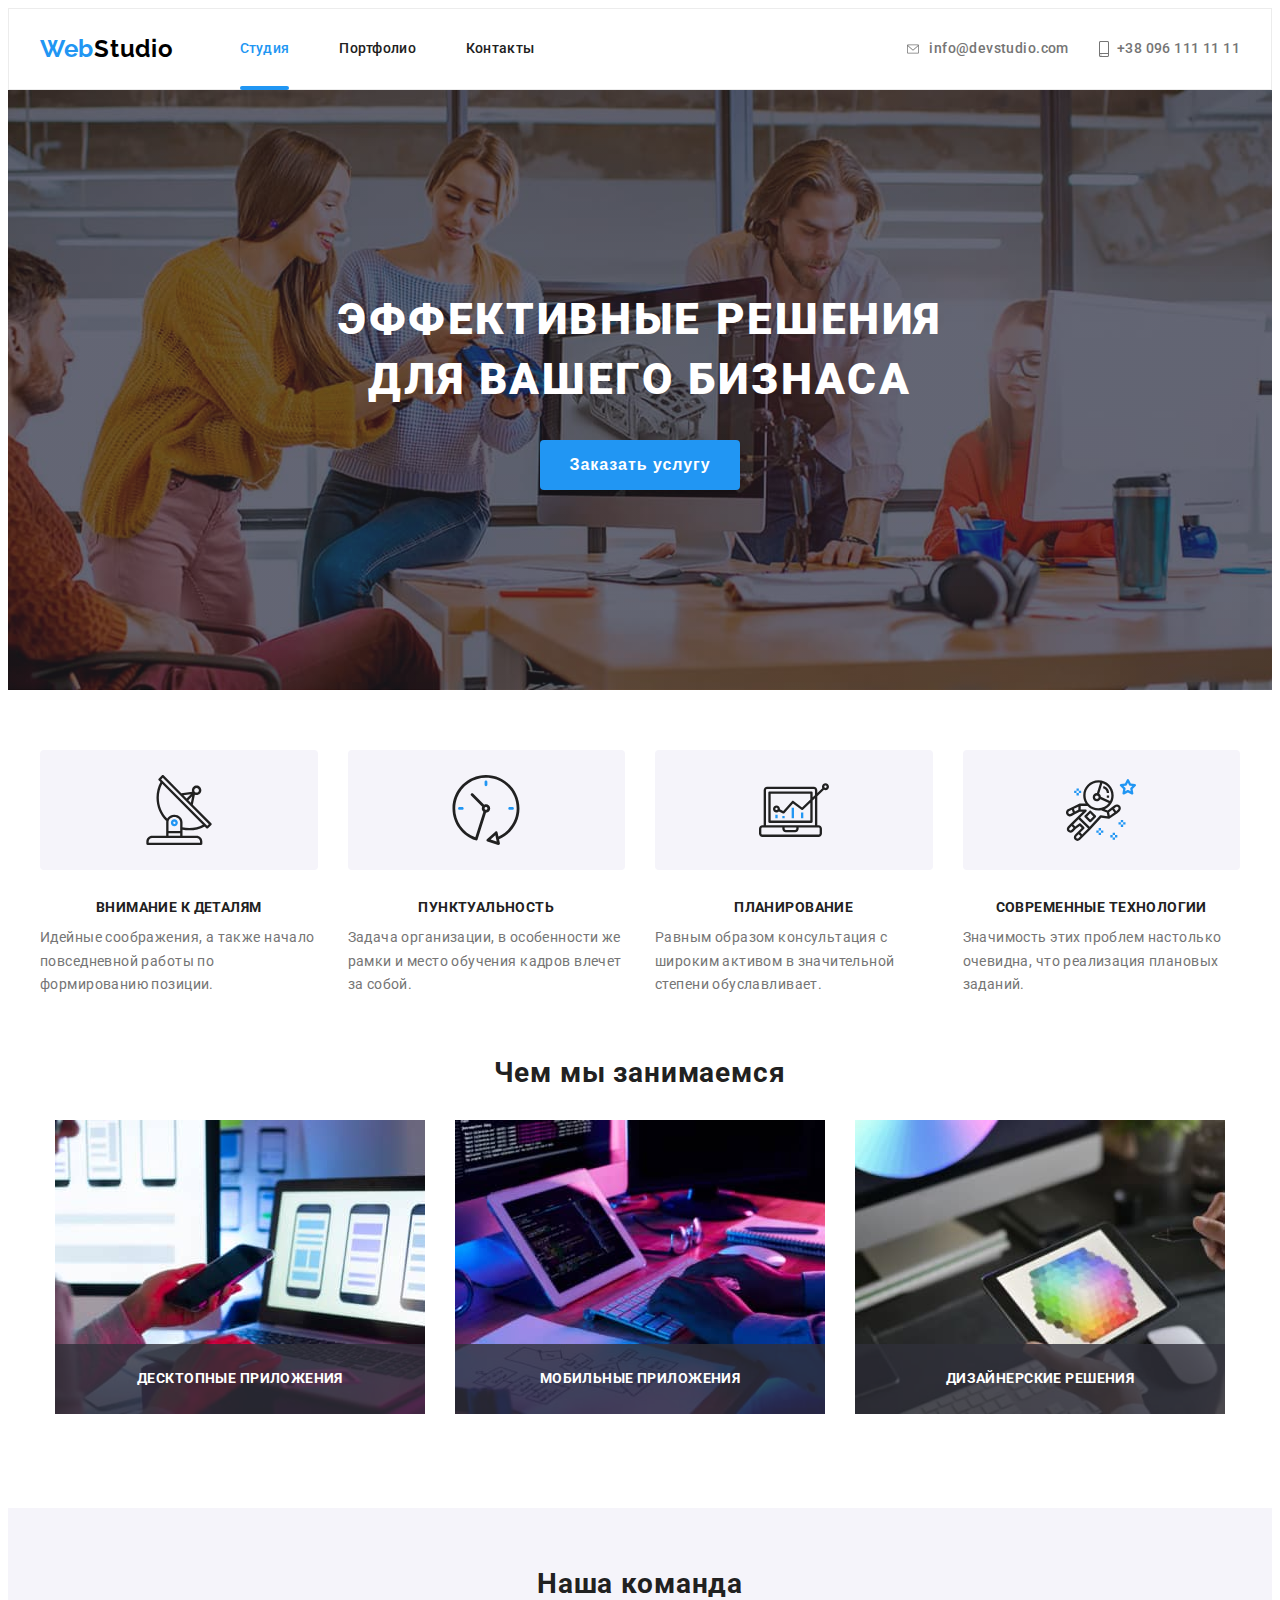
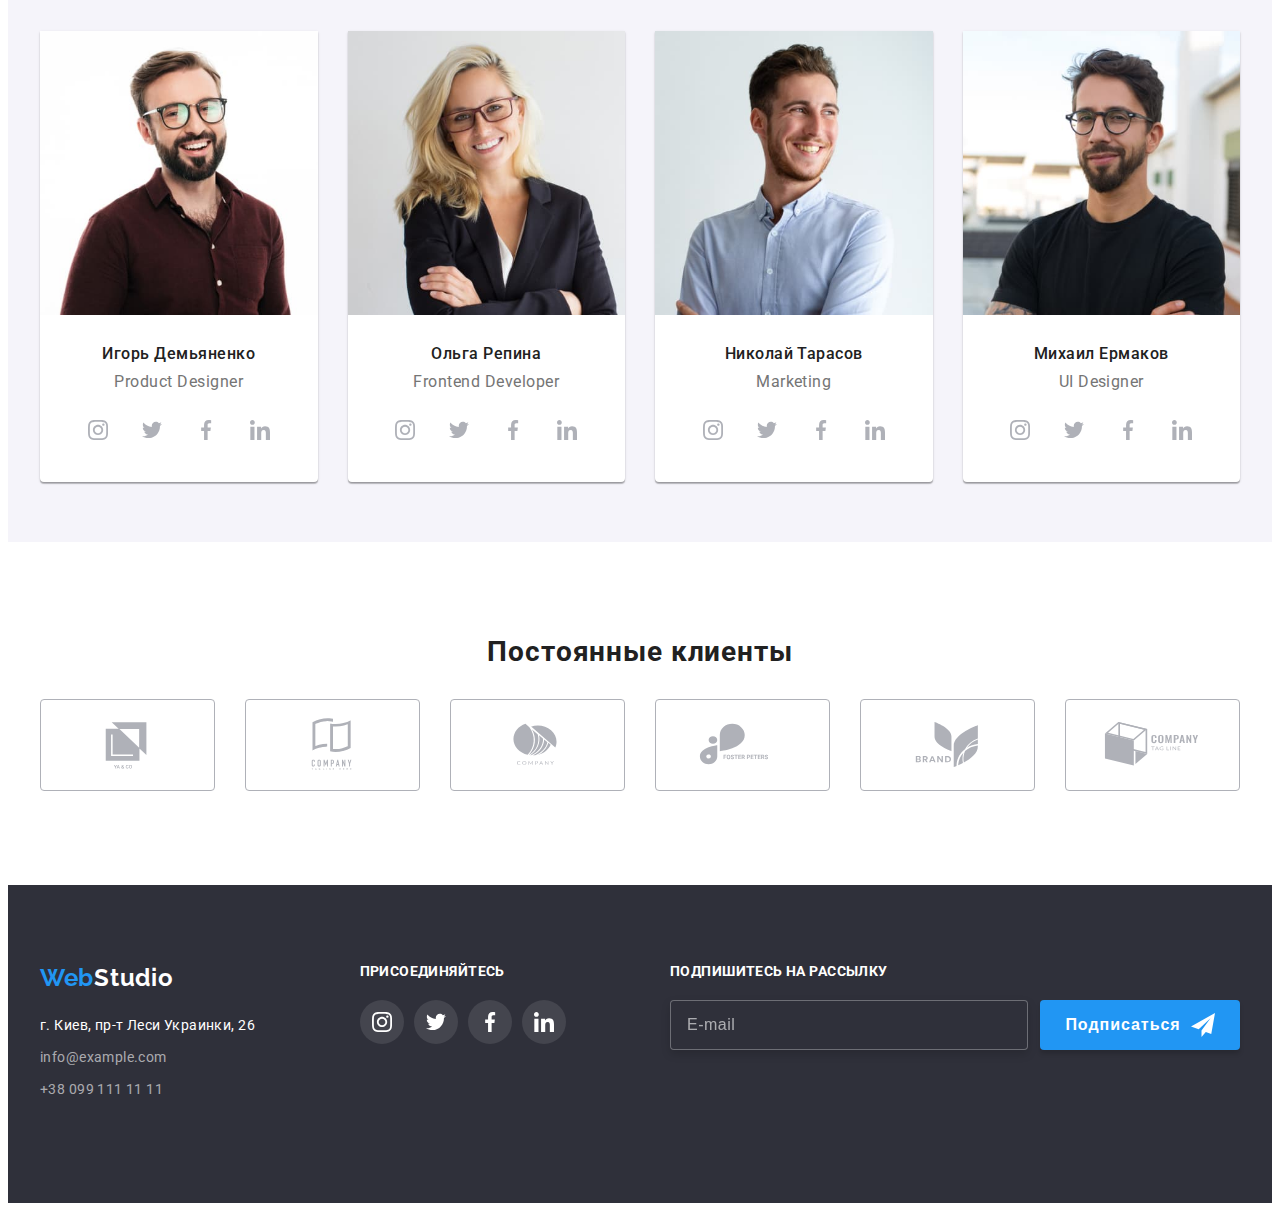
==== commit 0793e23a: "Update index.html" ====
--- a/index.html
+++ b/index.html
@@ -146,19 +146,19 @@
         <h2 class="title-h2">Чем мы занимаемся</h2>
         <ul class="we-do__menu">
           <li class="we-do__list">
-            <img class="img-list" src="./images/Desktop/1.fotohop.jpg" alt="моделирование" width="370" />
+            <img class="img-list" src="./images/desktop/1.fotohop.jpg" alt="моделирование" width="370" />
             <div class="we-do__bloc">
               <h3 class="we-do__text">Десктопные приложения</h3>
             </div>
           </li>
           <li class="we-do__list">
-            <img class="img-list" src="./images/Desktop/2.modeling.jpg" alt="фото-шоп" width="370" />
+            <img class="img-list" src="./images/desktop/2.modeling.jpg" alt="фото-шоп" width="370" />
             <div class="we-do__bloc">
               <h3 class="we-do__text">Мобильные приложения</h3>
             </div>
           </li>
           <li class="we-do__list">
-            <img class="img-list" src="./images/Desktop/3.color.jpg" alt="цветова-схема" width="370" />
+            <img class="img-list" src="./images/desktop/3.color.jpg" alt="цветова-схема" width="370" />
             <div class="we-do__bloc">
               <h3 class="we-do__text">Дизайнерские решения</h3>
             </div>
@@ -558,4 +558,4 @@
   <script src="./js/modal.js"></script>
 </body>
 
-</html>+</html>
--- a/css/main.min.css
+++ b/css/main.min.css
@@ -1 +1 @@
-body{font-family:"Roboto",sans-serif;font-style:normal;font-weight:400;font-size:14px;line-height:1.71;letter-spacing:.03em;color:var(--primary-text-color)}.container{width:100%;margin:auto;padding:0 15px}@media(min-width: 1200px){.container{width:1200px}}.title-h2{margin-bottom:30px;font-weight:700;font-size:28px;line-height:1.17;text-align:center;letter-spacing:.03em;color:var(--secondary-text-color)}.logo{display:inline-block;font-family:"Raleway";font-style:normal;font-weight:700;font-size:24px;line-height:1.16;letter-spacing:.03em}.logo__web{color:var(--accent-color)}.header__logo{color:#000}.footer__logo{color:#fff}.button{display:-webkit-inline-box;display:-ms-inline-flexbox;display:inline-flex;-webkit-box-pack:center;-ms-flex-pack:center;justify-content:center;-webkit-box-align:center;-ms-flex-align:center;align-items:center;width:200px;height:50px;font-weight:700;font-size:16px;line-height:1.88;letter-spacing:.06em;color:#fff;border-radius:4px;-webkit-box-shadow:0px 4px 4px rgba(0,0,0,.15);box-shadow:0px 4px 4px rgba(0,0,0,.15);background:var(--accent-color);cursor:pointer;border:none}.button-center{text-align:center}.button__send{margin-left:10px;fill:var(--white-color)}.button__modal{position:absolute;top:8px;right:8px;display:-webkit-box;display:-ms-flexbox;display:flex;-webkit-box-align:center;-ms-flex-align:center;align-items:center;-webkit-box-pack:center;-ms-flex-pack:center;justify-content:center;width:30px;height:30px;border-radius:50%;background:#fff;border:1px solid rgba(0,0,0,.1);-webkit-box-sizing:border-box;box-sizing:border-box;-webkit-transition:fill 250ms cubic-bezier(0.4, 0, 0.2, 1);transition:fill 250ms cubic-bezier(0.4, 0, 0.2, 1)}.button__modal:hover{fill:var(--accent-color)}.filter{display:-webkit-box;display:-ms-flexbox;display:flex;-ms-flex-wrap:wrap;flex-wrap:wrap;margin-bottom:40px}@media(min-width: 768px){.filter{-webkit-box-pack:center;-ms-flex-pack:center;justify-content:center;margin-bottom:30px}}@media(min-width: 1200px){.filter{margin-bottom:50px}}.filter__item:not(:last-child){margin-right:8px}@media(max-width: 767px){.filter__item:not(:last-child){margin-bottom:15px}}.filter__button{font-family:"Roboto";font-style:normal;padding:6px 22px;font-weight:500;font-size:16px;line-height:1.62;text-align:center;letter-spacing:.03em;background:#f5f4fa;border-radius:4px;border:none;color:var(--secondary-text-color);-webkit-transition:background 250ms cubic-bezier(0.4, 0, 0.2, 1),color 250ms cubic-bezier(0.4, 0, 0.2, 1),-webkit-box-shadow 250ms cubic-bezier(0.4, 0, 0.2, 1);transition:background 250ms cubic-bezier(0.4, 0, 0.2, 1),color 250ms cubic-bezier(0.4, 0, 0.2, 1),-webkit-box-shadow 250ms cubic-bezier(0.4, 0, 0.2, 1);transition:background 250ms cubic-bezier(0.4, 0, 0.2, 1),box-shadow 250ms cubic-bezier(0.4, 0, 0.2, 1),color 250ms cubic-bezier(0.4, 0, 0.2, 1);transition:background 250ms cubic-bezier(0.4, 0, 0.2, 1),box-shadow 250ms cubic-bezier(0.4, 0, 0.2, 1),color 250ms cubic-bezier(0.4, 0, 0.2, 1),-webkit-box-shadow 250ms cubic-bezier(0.4, 0, 0.2, 1)}.filter__button:hover,.filter__button:focus{color:var(--white-color);background-color:var(--accent-color);-webkit-box-shadow:0px 3px 1px rgba(0,0,0,.1),0px 1px 2px rgba(0,0,0,.08),0px 2px 2px rgba(0,0,0,.12);box-shadow:0px 3px 1px rgba(0,0,0,.1),0px 1px 2px rgba(0,0,0,.08),0px 2px 2px rgba(0,0,0,.12)}.header{border:1px solid #ececec}.header__bloc{display:-webkit-box;display:-ms-flexbox;display:flex;-webkit-box-align:center;-ms-flex-align:center;align-items:center;-webkit-box-pack:justify;-ms-flex-pack:justify;justify-content:space-between}@media(max-width: 767px){.header__bloc{padding-bottom:10px;padding-top:10px}}@media(min-width: 1200px){.header__contact{display:-webkit-box;display:-ms-flexbox;display:flex;-webkit-box-align:center;-ms-flex-align:center;align-items:center;-webkit-box-pack:end;-ms-flex-pack:end;justify-content:flex-end}}.nav{display:-webkit-box;display:-ms-flexbox;display:flex;font-weight:500;font-size:14px;line-height:1.14;letter-spacing:.02em}@media(min-width: 1200px){.nav{margin-right:305px}}.nav__list .nav__link::after{content:"";opacity:0;position:absolute;bottom:-1px;display:block;width:100%;height:4px;border-radius:2px;background-color:#2196f3}.nav__list:not(:last-child){margin-right:50px}.nav__link{position:relative;display:inline-block;padding:32px 0px;color:var(--secondary-text-color);-webkit-transition:color 250ms cubic-bezier(0.4, 0, 0.2, 1);transition:color 250ms cubic-bezier(0.4, 0, 0.2, 1)}.nav__link.accent{color:var(--accent-color)}.nav__link.accent::after{opacity:1}.nav__link:hover,.nav__link:focus{color:var(--accent-color)}.contact{padding-left:0}@media(max-width: 1200px){.contact__item:not(:last-child){margin-bottom:10px}}@media(min-width: 1200px){.contact__item:not(:last-child){margin-right:30px}}.contact__link{display:-webkit-box;display:-ms-flexbox;display:flex;-webkit-box-align:center;-ms-flex-align:center;align-items:center;font-weight:500;font-size:12px;line-height:1.16;color:#757575;-webkit-transition:color 250ms cubic-bezier(0.4, 0, 0.2, 1);transition:color 250ms cubic-bezier(0.4, 0, 0.2, 1)}@media(min-width: 1200px){.contact__link{padding:32px 0px;font-size:14px;line-height:1.14}}.contact__icon{margin-right:8px;fill:currentColor}.contact__icon :not(:last-child){margin-right:8px}.contact__link:hover,.contact__link:focus{color:var(--accent-color)}@media(max-width: 767px){.nav,.contact{display:none}}.hero{display:block;width:100%;padding:118px 0px;-o-object-fit:cover;object-fit:cover;text-align:center;background:#2f303a;background-image:-webkit-gradient(linear, left top, left bottom, from(rgba(47, 48, 58, 0.4)), to(rgba(47, 48, 58, 0.4))),url(.././images/mobile/hero-mobel.jpg);background-image:linear-gradient(to bottom, rgba(47, 48, 58, 0.4), rgba(47, 48, 58, 0.4)),url(.././images/mobile/hero-mobel.jpg);background-repeat:no-repeat;background-position:center;background-size:cover}@media(min-width: 768px){.hero{background-image:-webkit-gradient(linear, left top, left bottom, from(rgba(47, 48, 58, 0.4)), to(rgba(47, 48, 58, 0.4))),url(.././images/tablet/Tablet-hero-img.jpg);background-image:linear-gradient(to bottom, rgba(47, 48, 58, 0.4), rgba(47, 48, 58, 0.4)),url(.././images/tablet/Tablet-hero-img.jpg)}}@media(min-width: 1200px){.hero{padding:200px 0;background-image:-webkit-gradient(linear, left top, left bottom, from(rgba(47, 48, 58, 0.4)), to(rgba(47, 48, 58, 0.4))),url(.././images/desktop/background.jpg);background-image:linear-gradient(to bottom, rgba(47, 48, 58, 0.4), rgba(47, 48, 58, 0.4)),url(.././images/desktop/background.jpg)}}.hero-title{max-width:360px;margin:auto;margin-bottom:30px;font-weight:900;font-size:26px;line-height:1.62;text-align:center;letter-spacing:.06em;text-transform:uppercase;color:#fff}@media(min-width: 1200px){.hero-title{max-width:696px;font-size:44px;line-height:1.36}}.peculiarities{padding:60px 0}@media(min-width: 768px){.peculiarities__menu{display:-webkit-box;display:-ms-flexbox;display:flex;-webkit-box-pack:justify;-ms-flex-pack:justify;justify-content:space-between}}@media(max-width: 1200px){.peculiarities__menu{-ms-flex-wrap:wrap;flex-wrap:wrap}}@media(min-width: 1200px){.peculiarities__list{-ms-flex-preferred-size:calc((100% - 90px)/4);flex-basis:calc((100% - 90px)/4)}}@media(max-width: 1200px){.peculiarities__list{-ms-flex-preferred-size:calc((100% - 30px)/2);flex-basis:calc((100% - 30px)/2)}}@media(max-width: 1200px){.peculiarities__list:not(:last-child){margin-bottom:30px}}@media(min-width: 768px){.peculiarities__list:nth-last-child(-n+2){margin-bottom:0}}.peculiarities__icon{display:-webkit-box;display:-ms-flexbox;display:flex;-webkit-box-pack:center;-ms-flex-pack:center;justify-content:center;-webkit-box-align:center;-ms-flex-align:center;align-items:center;width:100%;height:120px;margin-bottom:30px;background:#f5f4fa;border-radius:4px}.peculiarities__title{margin-bottom:10px;font-weight:700;font-size:14px;line-height:1.14;letter-spacing:.03em;text-transform:uppercase;text-align:center;color:#212121}.peculiarities__text{font-weight:400;font-size:14px;line-height:1.71;letter-spacing:.03em}.section-portfolio{padding:60px 0px}@media(min-width: 768px){.projects{display:-webkit-box;display:-ms-flexbox;display:flex;-webkit-box-pack:justify;-ms-flex-pack:justify;justify-content:space-between;-ms-flex-wrap:wrap;flex-wrap:wrap}}@media(min-width: 1200px){.projects__list{-ms-flex-preferred-size:calc((100% - 60px)/3);flex-basis:calc((100% - 60px)/3)}}@media(max-width: 1200px){.projects__list{-ms-flex-preferred-size:calc((100% - 30px)/2);flex-basis:calc((100% - 30px)/2)}}.projects__list:not(:last-child){margin-bottom:30px}@media(min-width: 1200px){.projects__list:nth-last-child(-n+3){margin-bottom:0}}@media(min-width: 768px){.projects__list:nth-last-child(-n+2){margin-bottom:0}}.projects__list{-webkit-transition-property:-webkit-box-shadow 250ms cubic-bezier(0.4, 0, 0.2, 1);transition-property:-webkit-box-shadow 250ms cubic-bezier(0.4, 0, 0.2, 1);transition-property:box-shadow 250ms cubic-bezier(0.4, 0, 0.2, 1);transition-property:box-shadow 250ms cubic-bezier(0.4, 0, 0.2, 1), -webkit-box-shadow 250ms cubic-bezier(0.4, 0, 0.2, 1)}.projects__link{display:block;text-decoration:none;overflow:hidden}.projects__animated{height:294px;overflow:hidden}@media(max-width: 481px){.projects__animated{height:294px}}.projects__text{height:294px;display:-webkit-box;display:-ms-flexbox;display:flex;-webkit-box-align:center;-ms-flex-align:center;align-items:center;padding:0 24px;font-weight:400;font-size:18px;line-height:1.56;letter-spacing:.03em;color:#fff;background-color:#2196f3;-webkit-transition:-webkit-transform 250ms cubic-bezier(0.4, 0, 0.2, 1);transition:-webkit-transform 250ms cubic-bezier(0.4, 0, 0.2, 1);transition:transform 250ms cubic-bezier(0.4, 0, 0.2, 1);transition:transform 250ms cubic-bezier(0.4, 0, 0.2, 1), -webkit-transform 250ms cubic-bezier(0.4, 0, 0.2, 1)}@media(max-width: 481px){.projects__text{height:294px}}.projects__link:hover,.projects__link:focus{-webkit-box-shadow:0px 1px 1px rgba(0,0,0,.12),0px 4px 4px rgba(0,0,0,.06),1px 4px 6px rgba(0,0,0,.16);box-shadow:0px 1px 1px rgba(0,0,0,.12),0px 4px 4px rgba(0,0,0,.06),1px 4px 6px rgba(0,0,0,.16)}.projects__link:hover .projects__text{-webkit-transform:translateY(-294px);transform:translateY(-294px)}@media(max-width: 1199px){.blok-projects-147{height:147px}}@media(max-width: 767px){.blok-projects-147{height:auto}}.blok-projects{overflow:hidden;padding:20px 24px;border-bottom:1px solid #eee;border-left:1px solid #eee;border-right:1px solid #eee}.blok-projects__tetile{margin-bottom:4px;font-weight:700;font-size:18px;line-height:2;letter-spacing:.06em;color:var(--secondary-text-color)}.blok-projects__text{font-weight:400;font-size:16px;line-height:1.88;letter-spacing:.06em;color:var(--primary-text-color)}.command{margin-top:0;padding:60px 0;background:#f5f4fa}@media(min-width: 768px){.command__menu{display:-webkit-box;display:-ms-flexbox;display:flex;-webkit-box-pack:justify;-ms-flex-pack:justify;justify-content:space-between}}@media(max-width: 1200px){.command__menu{-ms-flex-wrap:wrap;flex-wrap:wrap}}.command__list{background:#fff;-webkit-box-shadow:0px 1px 3px rgba(0,0,0,.12),0px 1px 1px rgba(0,0,0,.14),0px 2px 1px rgba(0,0,0,.2);box-shadow:0px 1px 3px rgba(0,0,0,.12),0px 1px 1px rgba(0,0,0,.14),0px 2px 1px rgba(0,0,0,.2);border-radius:0px 0px 4px 4px}@media(max-width: 1200px){.command__list{-ms-flex-preferred-size:calc((100% - 30px)/2);flex-basis:calc((100% - 30px)/2)}}@media(max-width: 1200px){.command__list:not(:last-child){margin-bottom:30px}}@media(min-width: 768px){.command__list:nth-last-child(-n+2){margin-bottom:0}}@media(min-width: 1200px){.command__list{-ms-flex-preferred-size:calc((100% - 90px)/4);flex-basis:calc((100% - 90px)/4)}}.command__bloc{padding-top:30px;padding-bottom:16px;text-align:center}.command__name{margin-bottom:10px;font-weight:500;font-size:16px;line-height:1.18;letter-spacing:.03em;color:var(--secondary-text-color)}.command__profession{font-weight:400;font-size:16px;line-height:1.18;margin:0;letter-spacing:.03em;color:var(--primary-text-color)}.social{display:-webkit-box;display:-ms-flexbox;display:flex;margin:auto;width:206px;padding-left:0;padding-bottom:30px}.social__link{width:44px;height:44px;display:-webkit-box;display:-ms-flexbox;display:flex;-webkit-box-align:center;-ms-flex-align:center;align-items:center;-webkit-box-pack:center;-ms-flex-pack:center;justify-content:center;fill:#afb1b8;border-radius:50%;-webkit-transition:background-color 250ms cubic-bezier(0.4, 0, 0.2, 1),fill 250ms cubic-bezier(0.4, 0, 0.2, 1);transition:background-color 250ms cubic-bezier(0.4, 0, 0.2, 1),fill 250ms cubic-bezier(0.4, 0, 0.2, 1)}.social__link:hover,.social__link:focus{fill:#fff;background:var(--accent-color)}.social__menu:not(:last-child){margin-right:10px}.social__link--footer{fill:#fff;background:rgba(255,255,255,.1)}.regu-clients{padding:60px 0px}@media(min-width: 1200px){.regu-clients{padding:94px 0}}.menu{display:-webkit-box;display:-ms-flexbox;display:flex;-ms-flex-wrap:wrap;flex-wrap:wrap;-webkit-box-align:center;-ms-flex-align:center;align-items:center;-webkit-box-pack:justify;-ms-flex-pack:justify;justify-content:space-between}.menu__list{-ms-flex-preferred-size:calc((100% - 30px)/2);flex-basis:calc((100% - 30px)/2)}.menu__list:not(:last-child){margin-bottom:0}@media(max-width: 450px){.menu__list:not(:last-child){margin-bottom:30px}}@media(max-width: 1200px){.menu__list:not(:last-child){margin-bottom:30px}}@media(max-width: 768px){.menu__list:nth-last-child(-n+2){margin-bottom:0}}@media(min-width: 1200px){.menu__list{-ms-flex-preferred-size:calc((100% - 150px)/6);flex-basis:calc((100% - 150px)/6)}}.menu__link{display:-webkit-box;display:-ms-flexbox;display:flex;-webkit-box-pack:center;-ms-flex-pack:center;justify-content:center;-webkit-box-align:center;-ms-flex-align:center;align-items:center;height:92px;fill:#afb1b8;border:1px solid #afb1b8;-webkit-box-sizing:border-box;box-sizing:border-box;border-radius:4px;-webkit-transition:fill 250ms cubic-bezier(0.4, 0, 0.2, 1),border-color 250ms cubic-bezier(0.4, 0, 0.2, 1);transition:fill 250ms cubic-bezier(0.4, 0, 0.2, 1),border-color 250ms cubic-bezier(0.4, 0, 0.2, 1)}.menu__link:hover,.menu__link:focus{border:1px solid var(--accent-color);fill:var(--accent-color)}.footer{padding:79px 0 41px 0;background-color:#2f303a}@media(max-width: 1199px){.footer{padding:60px 0 60px 0}}@media(max-width: 1199px){.footer{text-align:center}}@media(min-width: 1200px){.footer__container{-webkit-box-pack:justify;-ms-flex-pack:justify;justify-content:space-between}}@media(max-width: 1199px){.footer__container{-ms-flex-wrap:wrap;flex-wrap:wrap}}@media(min-width: 768px){.footer__container{display:-webkit-box;display:-ms-flexbox;display:flex}}@media(max-width: 1199px){.footer__address{margin:0 165px 0 76px}}@media(max-width: 480px){.footer__address{margin:0}}.footer .address{margin:20px 0 60px 0;font-style:normal}.footer .address__item:not(:last-child){margin-bottom:8px}.footer .address__link{color:#fff}.footer .address__contakt{color:rgba(255,255,255,.6)}.footer .footer-title{margin-bottom:20px;font-weight:700;font-size:14px;line-height:1.14;letter-spacing:.03em;text-transform:uppercase;color:#fff}@media(max-width: 1199px){.footer .subscription{width:100%;margin-left:166px;margin-right:152px}}@media(max-width: 767px){.footer .subscription{margin:60px 0 0 0}}@media(min-width: 1200px){.footer .subscription__block{display:-webkit-box;display:-ms-flexbox;display:flex}}.footer .subscription__input{width:100%;height:50px;margin-bottom:20px;padding-left:16px;border:1px solid rgba(255,255,255,.3);-webkit-box-sizing:border-box;box-sizing:border-box;-webkit-filter:drop-shadow(0px 4px 4px rgba(0, 0, 0, 0.15));filter:drop-shadow(0px 4px 4px rgba(0, 0, 0, 0.15));border-radius:4px;background:#2f303a;color:#fff}@media(min-width: 1200px){.footer .subscription__input{width:358px;margin-right:12px}}.footer .subscription__input::-webkit-input-placeholder{font-weight:400;font-size:16px;line-height:1.25;display:-webkit-box;display:flex;-webkit-box-align:center;align-items:center;letter-spacing:.03em;color:rgba(255,255,255,.6)}.footer .subscription__input::-moz-placeholder{font-weight:400;font-size:16px;line-height:1.25;display:flex;align-items:center;letter-spacing:.03em;color:rgba(255,255,255,.6)}.footer .subscription__input:-ms-input-placeholder{font-weight:400;font-size:16px;line-height:1.25;display:-ms-flexbox;display:flex;-ms-flex-align:center;align-items:center;letter-spacing:.03em;color:rgba(255,255,255,.6)}.footer .subscription__input::-ms-input-placeholder{font-weight:400;font-size:16px;line-height:1.25;display:-ms-flexbox;display:flex;-ms-flex-align:center;align-items:center;letter-spacing:.03em;color:rgba(255,255,255,.6)}.footer .subscription__input::placeholder{font-weight:400;font-size:16px;line-height:1.25;display:-webkit-box;display:-ms-flexbox;display:flex;-webkit-box-align:center;-ms-flex-align:center;align-items:center;letter-spacing:.03em;color:rgba(255,255,255,.6)}.backdrop{position:fixed;top:0;left:0;width:100%;height:100%;background:rgba(0,0,0,.2);-webkit-transition:250ms cubic-bezier(0.4, 0, 0.2, 1);transition:250ms cubic-bezier(0.4, 0, 0.2, 1)}.backdrop__window{position:absolute;top:50%;left:50%;-webkit-transform:translate(-50%, -50%);transform:translate(-50%, -50%);width:94%;padding:40px;background:#fff;-webkit-box-shadow:0px 1px 3px rgba(0,0,0,.12),0px 1px 1px rgba(0,0,0,.14),0px 2px 1px rgba(0,0,0,.2);box-shadow:0px 1px 3px rgba(0,0,0,.12),0px 1px 1px rgba(0,0,0,.14),0px 2px 1px rgba(0,0,0,.2);border-radius:4px}.backdrop__titel{margin-bottom:12px;font-weight:700;font-size:20px;line-height:1.5;text-align:center;letter-spacing:.03em;color:#212121}.form__bloc{margin:0;position:relative}.form__bloc--textarea{max-height:138px}.form__label{display:block;margin-bottom:4px;font-weight:400;font-size:12px;line-height:1.66;letter-spacing:.01em;color:#757575}.form__input{width:100%;height:40px;padding:0 10px 0 42px;border:1px solid rgba(33,33,33,.2);-webkit-box-sizing:border-box;box-sizing:border-box;border-radius:4px;-webkit-transition:border 250ms cubic-bezier(0.4, 0, 0.2, 1);transition:border 250ms cubic-bezier(0.4, 0, 0.2, 1)}.form__textarea{width:100%;height:120px;padding:12px 16px;border:1px solid rgba(33,33,33,.2);-webkit-box-sizing:border-box;box-sizing:border-box;border-radius:4px;resize:none;-webkit-transition:border 250ms cubic-bezier(0.4, 0, 0.2, 1);transition:border 250ms cubic-bezier(0.4, 0, 0.2, 1)}.form__textarea::-webkit-input-placeholder{font-weight:400;font-size:12px;line-height:1.16;letter-spacing:.01em;color:rgba(117,117,117,.5)}.form__textarea::-moz-placeholder{font-weight:400;font-size:12px;line-height:1.16;letter-spacing:.01em;color:rgba(117,117,117,.5)}.form__textarea:-ms-input-placeholder{font-weight:400;font-size:12px;line-height:1.16;letter-spacing:.01em;color:rgba(117,117,117,.5)}.form__textarea::-ms-input-placeholder{font-weight:400;font-size:12px;line-height:1.16;letter-spacing:.01em;color:rgba(117,117,117,.5)}.form__textarea::placeholder{font-weight:400;font-size:12px;line-height:1.16;letter-spacing:.01em;color:rgba(117,117,117,.5)}.form__icon{position:absolute;top:55%;left:15px;-webkit-transition:fill 250ms cubic-bezier(0.4, 0, 0.2, 1);transition:fill 250ms cubic-bezier(0.4, 0, 0.2, 1)}.form__bloc:not(:last-child){margin-bottom:10px}.form__input:hover,.form__textarea:hover{border:1px solid #2196f3;cursor:pointer}.form__input:hover+.form__icon{fill:var(--accent-color)}.agreement-conditions{margin-top:20px;margin-bottom:30px;display:-webkit-box;display:-ms-flexbox;display:flex;-webkit-box-align:center;-ms-flex-align:center;align-items:center;-webkit-box-pack:center;-ms-flex-pack:center;justify-content:center}.agreement-conditions__checkbox{position:absolute;width:1px;height:1px;margin:-1px;border:0;padding:0;white-space:nowrap;clip:rect(0 0 0 0);overflow:hidden}.agreement-conditions__checked{min-width:16px;min-height:15px;margin-right:7px;border:2px solid #212121;-webkit-box-sizing:border-box;box-sizing:border-box;border-radius:2px}.agreement-conditions__checkbox:checked+.agreement-conditions__checked{border-color:var(--accent-color);background-origin:border-box;background-size:contain;background-image:url("../images/SVG/check.svg");border:none}.agreement-conditions__text{font-weight:400;font-size:12px;line-height:1.16;letter-spacing:.03em;color:#757575}.agreement-conditions__link{text-decoration:underline;color:var(--accent-color)}.is-hidden{visibility:hidden;opacity:0;pointer-events:none}.we-do{padding-bottom:94px}@media(max-width: 1200px){.we-do{display:none}}.we-do__menu{display:-webkit-box;display:-ms-flexbox;display:flex;-webkit-box-pack:center;-ms-flex-pack:center;justify-content:center;margin:0;padding-left:0}.we-do__list{position:relative}.we-do__bloc{position:absolute;bottom:0px;width:100%;background:rgba(47,48,58,.8)}.we-do__text{margin:0;padding:27px 0px;font-weight:700;font-size:14px;line-height:1.14;text-align:center;letter-spacing:.03em;text-transform:uppercase;color:#fff}.we-do__list:not(:last-child){margin-right:30px}.burger{overflow-x:hidden;overflow-y:scroll;position:fixed;top:0;left:0;width:100%;height:100%;background-color:var(--white-color)}.burger__mobile{position:absolute;top:10px;right:15px;display:-webkit-box;display:-ms-flexbox;display:flex;-webkit-box-align:center;-ms-flex-align:center;align-items:center;-webkit-box-pack:center;-ms-flex-pack:center;justify-content:center;width:40px;height:40px;border-radius:50%;border:none;background-color:var(--white-color);cursor:pointer;-webkit-transition:fill 250ms cubic-bezier(0.4, 0, 0.2, 1);transition:fill 250ms cubic-bezier(0.4, 0, 0.2, 1)}.burger__mobile:hover{fill:var(--accent-color)}.burger__block{width:100%;height:100%;padding:48px 40px;display:-webkit-box;display:-ms-flexbox;display:flex;-webkit-box-orient:vertical;-webkit-box-direction:normal;-ms-flex-direction:column;flex-direction:column;-webkit-box-pack:justify;-ms-flex-pack:justify;justify-content:space-between}.burger__nav:not(:last-child){margin-bottom:32px}.burger__link{font-style:normal;font-weight:500;font-size:40px;line-height:47px;letter-spacing:.02em;color:#212121}.burger__link.accent{color:var(--accent-color)}.burger__contact:not(:last-child){margin-bottom:32px}.burger__contact-tel{font-weight:500;font-size:34px;line-height:1.33;letter-spacing:.02em;color:#2196f3}.burger__contact-meil{font-weight:500;font-size:24px;line-height:1.16;letter-spacing:.02em;color:#757575}.burger-button{background-color:var(--white-color);cursor:pointer;border:none}.burger-button:hover{fill:var(--accent-color)}@media(min-width: 767px){.burger-button{display:none}}.social-mobile{display:-webkit-box;display:-ms-flexbox;display:flex;-ms-flex-wrap:wrap;flex-wrap:wrap;margin-top:64px}.social-mobile__list:not(:last-child),.social-mobile__line:not(:last-child){margin-right:10px}.social-mobile__link{font-weight:500;font-size:18px;line-height:1.22;letter-spacing:.02em;color:#2196f3}.social-mobile__line{border:1px solid rgba(33,33,33,.2);background:rgba(33,33,33,.2);-webkit-transform:rotate(0deg);transform:rotate(0deg)}.modale{visibility:hidden;opacity:0;pointer-events:none}.is-hidden-burger{visibility:hidden;opacity:0;pointer-events:none}:root{--primary-text-color: #757575;--secondary-text-color: #212121;--accent-color: #2196f3;--white-color: #ffffff}h1,h2,h3,h4,ul,p{margin:0;padding:0}ul,a{list-style-type:none;text-decoration:none}img{display:block;width:100%;background-size:cover}.zero-padding{padding:0}.hidden-text{position:absolute;width:1px;height:1px;margin:-1px;border:0;padding:0;white-space:nowrap;clip:rect(0 0 0 0);overflow:hidden;-webkit-clip-path:inset(100%);clip-path:inset(100%)}/*# sourceMappingURL=main.min.css.map */+body{font-family:"Roboto",sans-serif;font-style:normal;font-weight:400;font-size:14px;line-height:1.71;letter-spacing:.03em;color:var(--primary-text-color)}.container{width:100%;margin:auto;padding:0 15px}@media(min-width: 1200px){.container{width:1200px}}.title-h2{margin-bottom:30px;font-weight:700;font-size:28px;line-height:1.17;text-align:center;letter-spacing:.03em;color:var(--secondary-text-color)}.logo{display:inline-block;font-family:"Raleway";font-style:normal;font-weight:700;font-size:24px;line-height:1.16;letter-spacing:.03em}.logo__web{color:var(--accent-color)}.header__logo{color:#000}.footer__logo{color:#fff}.button{display:-webkit-inline-box;display:-ms-inline-flexbox;display:inline-flex;-webkit-box-pack:center;-ms-flex-pack:center;justify-content:center;-webkit-box-align:center;-ms-flex-align:center;align-items:center;width:200px;height:50px;font-weight:700;font-size:16px;line-height:1.88;letter-spacing:.06em;color:#fff;border-radius:4px;-webkit-box-shadow:0px 4px 4px rgba(0,0,0,.15);box-shadow:0px 4px 4px rgba(0,0,0,.15);background:var(--accent-color);cursor:pointer;border:none}.button-center{text-align:center}.button__send{margin-left:10px;fill:var(--white-color)}.button__modal{position:absolute;top:8px;right:8px;display:-webkit-box;display:-ms-flexbox;display:flex;-webkit-box-align:center;-ms-flex-align:center;align-items:center;-webkit-box-pack:center;-ms-flex-pack:center;justify-content:center;width:30px;height:30px;border-radius:50%;background:#fff;border:1px solid rgba(0,0,0,.1);-webkit-box-sizing:border-box;box-sizing:border-box;-webkit-transition:fill 250ms cubic-bezier(0.4, 0, 0.2, 1);transition:fill 250ms cubic-bezier(0.4, 0, 0.2, 1)}.button__modal:hover{fill:var(--accent-color)}.filter{display:-webkit-box;display:-ms-flexbox;display:flex;-ms-flex-wrap:wrap;flex-wrap:wrap;margin-bottom:40px}@media(min-width: 768px){.filter{-webkit-box-pack:center;-ms-flex-pack:center;justify-content:center;margin-bottom:30px}}@media(min-width: 1200px){.filter{margin-bottom:50px}}.filter__item:not(:last-child){margin-right:8px}@media(max-width: 767px){.filter__item:not(:last-child){margin-bottom:15px}}.filter__button{font-family:"Roboto";font-style:normal;padding:6px 22px;font-weight:500;font-size:16px;line-height:1.62;text-align:center;letter-spacing:.03em;background:#f5f4fa;border-radius:4px;border:none;color:var(--secondary-text-color);-webkit-transition:background 250ms cubic-bezier(0.4, 0, 0.2, 1),color 250ms cubic-bezier(0.4, 0, 0.2, 1),-webkit-box-shadow 250ms cubic-bezier(0.4, 0, 0.2, 1);transition:background 250ms cubic-bezier(0.4, 0, 0.2, 1),color 250ms cubic-bezier(0.4, 0, 0.2, 1),-webkit-box-shadow 250ms cubic-bezier(0.4, 0, 0.2, 1);transition:background 250ms cubic-bezier(0.4, 0, 0.2, 1),box-shadow 250ms cubic-bezier(0.4, 0, 0.2, 1),color 250ms cubic-bezier(0.4, 0, 0.2, 1);transition:background 250ms cubic-bezier(0.4, 0, 0.2, 1),box-shadow 250ms cubic-bezier(0.4, 0, 0.2, 1),color 250ms cubic-bezier(0.4, 0, 0.2, 1),-webkit-box-shadow 250ms cubic-bezier(0.4, 0, 0.2, 1)}.filter__button:hover,.filter__button:focus{color:var(--white-color);background-color:var(--accent-color);-webkit-box-shadow:0px 3px 1px rgba(0,0,0,.1),0px 1px 2px rgba(0,0,0,.08),0px 2px 2px rgba(0,0,0,.12);box-shadow:0px 3px 1px rgba(0,0,0,.1),0px 1px 2px rgba(0,0,0,.08),0px 2px 2px rgba(0,0,0,.12)}.header{border:1px solid #ececec}.header__bloc{display:-webkit-box;display:-ms-flexbox;display:flex;-webkit-box-align:center;-ms-flex-align:center;align-items:center;-webkit-box-pack:justify;-ms-flex-pack:justify;justify-content:space-between}@media(max-width: 767px){.header__bloc{padding-bottom:10px;padding-top:10px}}@media(min-width: 1200px){.header__contact{display:-webkit-box;display:-ms-flexbox;display:flex;-webkit-box-align:center;-ms-flex-align:center;align-items:center;-webkit-box-pack:end;-ms-flex-pack:end;justify-content:flex-end}}.nav{display:-webkit-box;display:-ms-flexbox;display:flex;font-weight:500;font-size:14px;line-height:1.14;letter-spacing:.02em}@media(min-width: 1200px){.nav{margin-right:305px}}.nav__list .nav__link::after{content:"";opacity:0;position:absolute;bottom:-1px;display:block;width:100%;height:4px;border-radius:2px;background-color:#2196f3}.nav__list:not(:last-child){margin-right:50px}.nav__link{position:relative;display:inline-block;padding:32px 0px;color:var(--secondary-text-color);-webkit-transition:color 250ms cubic-bezier(0.4, 0, 0.2, 1);transition:color 250ms cubic-bezier(0.4, 0, 0.2, 1)}.nav__link.accent{color:var(--accent-color)}.nav__link.accent::after{opacity:1}.nav__link:hover,.nav__link:focus{color:var(--accent-color)}.contact{padding-left:0}@media(max-width: 1200px){.contact__item:not(:last-child){margin-bottom:10px}}@media(min-width: 1200px){.contact__item:not(:last-child){margin-right:30px}}.contact__link{display:-webkit-box;display:-ms-flexbox;display:flex;-webkit-box-align:center;-ms-flex-align:center;align-items:center;font-weight:500;font-size:12px;line-height:1.16;color:#757575;-webkit-transition:color 250ms cubic-bezier(0.4, 0, 0.2, 1);transition:color 250ms cubic-bezier(0.4, 0, 0.2, 1)}@media(min-width: 1200px){.contact__link{padding:32px 0px;font-size:14px;line-height:1.14}}.contact__icon{margin-right:8px;fill:currentColor}.contact__icon :not(:last-child){margin-right:8px}.contact__link:hover,.contact__link:focus{color:var(--accent-color)}@media(max-width: 767px){.nav,.contact{display:none}}.hero{display:block;width:100%;padding:118px 0px;-o-object-fit:cover;object-fit:cover;text-align:center;background:#2f303a;background-image:-webkit-gradient(linear, left top, left bottom, from(rgba(47, 48, 58, 0.4)), to(rgba(47, 48, 58, 0.4))),url(.././images/mobile/hero-mobel.jpg);background-image:linear-gradient(to bottom, rgba(47, 48, 58, 0.4), rgba(47, 48, 58, 0.4)),url(.././images/mobile/hero-mobel.jpg);background-repeat:no-repeat;background-position:center;background-size:cover}@media(min-width: 768px){.hero{background-image:-webkit-gradient(linear, left top, left bottom, from(rgba(47, 48, 58, 0.4)), to(rgba(47, 48, 58, 0.4))),url(.././images/tablet/Tablet-hero-img.jpg);background-image:linear-gradient(to bottom, rgba(47, 48, 58, 0.4), rgba(47, 48, 58, 0.4)),url(.././images/tablet/Tablet-hero-img.jpg)}}@media(min-width: 1200px){.hero{padding:200px 0;background-image:-webkit-gradient(linear, left top, left bottom, from(rgba(47, 48, 58, 0.4)), to(rgba(47, 48, 58, 0.4))),url(.././images/desktop/background.jpg);background-image:linear-gradient(to bottom, rgba(47, 48, 58, 0.4), rgba(47, 48, 58, 0.4)),url(.././images/desktop/background.jpg)}}.hero-title{max-width:360px;margin:auto;margin-bottom:30px;font-weight:900;font-size:26px;line-height:1.62;text-align:center;letter-spacing:.06em;text-transform:uppercase;color:#fff}@media(min-width: 1200px){.hero-title{max-width:696px;font-size:44px;line-height:1.36}}.peculiarities{padding:60px 0}@media(min-width: 768px){.peculiarities__menu{display:-webkit-box;display:-ms-flexbox;display:flex;-webkit-box-pack:justify;-ms-flex-pack:justify;justify-content:space-between}}@media(max-width: 1200px){.peculiarities__menu{-ms-flex-wrap:wrap;flex-wrap:wrap}}@media(min-width: 1200px){.peculiarities__list{-ms-flex-preferred-size:calc((100% - 90px)/4);flex-basis:calc((100% - 90px)/4)}}@media(max-width: 1200px){.peculiarities__list{-ms-flex-preferred-size:calc((100% - 30px)/2);flex-basis:calc((100% - 30px)/2)}}@media(max-width: 1200px){.peculiarities__list:not(:last-child){margin-bottom:30px}}@media(min-width: 768px){.peculiarities__list:nth-last-child(-n+2){margin-bottom:0}}.peculiarities__icon{display:-webkit-box;display:-ms-flexbox;display:flex;-webkit-box-pack:center;-ms-flex-pack:center;justify-content:center;-webkit-box-align:center;-ms-flex-align:center;align-items:center;width:100%;height:120px;margin-bottom:30px;background:#f5f4fa;border-radius:4px}.peculiarities__title{margin-bottom:10px;font-weight:700;font-size:14px;line-height:1.14;letter-spacing:.03em;text-transform:uppercase;text-align:center;color:#212121}.peculiarities__text{font-weight:400;font-size:14px;line-height:1.71;letter-spacing:.03em}.section-portfolio{padding:60px 0px}@media(min-width: 768px){.projects{display:-webkit-box;display:-ms-flexbox;display:flex;-webkit-box-pack:justify;-ms-flex-pack:justify;justify-content:space-between;-ms-flex-wrap:wrap;flex-wrap:wrap}}@media(min-width: 1200px){.projects__list{-ms-flex-preferred-size:calc((100% - 60px)/3);flex-basis:calc((100% - 60px)/3)}}@media(max-width: 1200px){.projects__list{-ms-flex-preferred-size:calc((100% - 30px)/2);flex-basis:calc((100% - 30px)/2)}}.projects__list:not(:last-child){margin-bottom:30px}@media(min-width: 1200px){.projects__list:nth-last-child(-n+3){margin-bottom:0}}@media(min-width: 768px){.projects__list:nth-last-child(-n+2){margin-bottom:0}}.projects__list{-webkit-transition-property:-webkit-box-shadow 250ms cubic-bezier(0.4, 0, 0.2, 1);transition-property:-webkit-box-shadow 250ms cubic-bezier(0.4, 0, 0.2, 1);transition-property:box-shadow 250ms cubic-bezier(0.4, 0, 0.2, 1);transition-property:box-shadow 250ms cubic-bezier(0.4, 0, 0.2, 1), -webkit-box-shadow 250ms cubic-bezier(0.4, 0, 0.2, 1)}.projects__link{display:block;text-decoration:none;overflow:hidden}.projects__animated{height:294px;overflow:hidden}@media(max-width: 481px){.projects__animated{height:294px}}.projects__text{height:294px;display:-webkit-box;display:-ms-flexbox;display:flex;-webkit-box-align:center;-ms-flex-align:center;align-items:center;padding:0 24px;font-weight:400;font-size:18px;line-height:1.56;letter-spacing:.03em;color:#fff;background-color:#2196f3;-webkit-transition:-webkit-transform 250ms cubic-bezier(0.4, 0, 0.2, 1);transition:-webkit-transform 250ms cubic-bezier(0.4, 0, 0.2, 1);transition:transform 250ms cubic-bezier(0.4, 0, 0.2, 1);transition:transform 250ms cubic-bezier(0.4, 0, 0.2, 1), -webkit-transform 250ms cubic-bezier(0.4, 0, 0.2, 1)}@media(max-width: 481px){.projects__text{height:294px}}.projects__link:hover,.projects__link:focus{-webkit-box-shadow:0px 1px 1px rgba(0,0,0,.12),0px 4px 4px rgba(0,0,0,.06),1px 4px 6px rgba(0,0,0,.16);box-shadow:0px 1px 1px rgba(0,0,0,.12),0px 4px 4px rgba(0,0,0,.06),1px 4px 6px rgba(0,0,0,.16)}.projects__link:hover .projects__text{-webkit-transform:translateY(-294px);transform:translateY(-294px)}@media(max-width: 1199px){.blok-projects-147{height:147px}}@media(max-width: 767px){.blok-projects-147{height:auto}}.blok-projects{overflow:hidden;padding:20px 24px;border-bottom:1px solid #eee;border-left:1px solid #eee;border-right:1px solid #eee}.blok-projects__tetile{margin-bottom:4px;font-weight:700;font-size:18px;line-height:2;letter-spacing:.06em;color:var(--secondary-text-color)}.blok-projects__text{font-weight:400;font-size:16px;line-height:1.88;letter-spacing:.06em;color:var(--primary-text-color)}.command{margin-top:0;padding:60px 0;background:#f5f4fa}@media(min-width: 768px){.command__menu{display:-webkit-box;display:-ms-flexbox;display:flex;-webkit-box-pack:justify;-ms-flex-pack:justify;justify-content:space-between}}@media(max-width: 1200px){.command__menu{-ms-flex-wrap:wrap;flex-wrap:wrap}}.command__list{background:#fff;-webkit-box-shadow:0px 1px 3px rgba(0,0,0,.12),0px 1px 1px rgba(0,0,0,.14),0px 2px 1px rgba(0,0,0,.2);box-shadow:0px 1px 3px rgba(0,0,0,.12),0px 1px 1px rgba(0,0,0,.14),0px 2px 1px rgba(0,0,0,.2);border-radius:0px 0px 4px 4px}@media(max-width: 1200px){.command__list{-ms-flex-preferred-size:calc((100% - 30px)/2);flex-basis:calc((100% - 30px)/2)}}@media(max-width: 1200px){.command__list:not(:last-child){margin-bottom:30px}}@media(min-width: 768px){.command__list:nth-last-child(-n+2){margin-bottom:0}}@media(min-width: 1200px){.command__list{-ms-flex-preferred-size:calc((100% - 90px)/4);flex-basis:calc((100% - 90px)/4)}}.command__bloc{padding-top:30px;padding-bottom:16px;text-align:center}.command__name{margin-bottom:10px;font-weight:500;font-size:16px;line-height:1.18;letter-spacing:.03em;color:var(--secondary-text-color)}.command__profession{font-weight:400;font-size:16px;line-height:1.18;margin:0;letter-spacing:.03em;color:var(--primary-text-color)}.social{display:-webkit-box;display:-ms-flexbox;display:flex;margin:auto;width:206px;padding-left:0;padding-bottom:30px}.social__link{width:44px;height:44px;display:-webkit-box;display:-ms-flexbox;display:flex;-webkit-box-align:center;-ms-flex-align:center;align-items:center;-webkit-box-pack:center;-ms-flex-pack:center;justify-content:center;fill:#afb1b8;border-radius:50%;-webkit-transition:background-color 250ms cubic-bezier(0.4, 0, 0.2, 1),fill 250ms cubic-bezier(0.4, 0, 0.2, 1);transition:background-color 250ms cubic-bezier(0.4, 0, 0.2, 1),fill 250ms cubic-bezier(0.4, 0, 0.2, 1)}.social__link:hover,.social__link:focus{fill:#fff;background:var(--accent-color)}.social__menu:not(:last-child){margin-right:10px}.social__link--footer{fill:#fff;background:rgba(255,255,255,.1)}.regu-clients{padding:60px 0px}@media(min-width: 1200px){.regu-clients{padding:94px 0}}.menu{display:-webkit-box;display:-ms-flexbox;display:flex;-ms-flex-wrap:wrap;flex-wrap:wrap;-webkit-box-align:center;-ms-flex-align:center;align-items:center;-webkit-box-pack:justify;-ms-flex-pack:justify;justify-content:space-between}.menu__list{-ms-flex-preferred-size:calc((100% - 30px)/2);flex-basis:calc((100% - 30px)/2)}.menu__list:not(:last-child){margin-bottom:0}@media(max-width: 450px){.menu__list:not(:last-child){margin-bottom:30px}}@media(max-width: 1200px){.menu__list:not(:last-child){margin-bottom:30px}}@media(max-width: 768px){.menu__list:nth-last-child(-n+2){margin-bottom:0}}@media(min-width: 1200px){.menu__list{-ms-flex-preferred-size:calc((100% - 150px)/6);flex-basis:calc((100% - 150px)/6)}}.menu__link{display:-webkit-box;display:-ms-flexbox;display:flex;-webkit-box-pack:center;-ms-flex-pack:center;justify-content:center;-webkit-box-align:center;-ms-flex-align:center;align-items:center;height:92px;fill:#afb1b8;border:1px solid #afb1b8;-webkit-box-sizing:border-box;box-sizing:border-box;border-radius:4px;-webkit-transition:fill 250ms cubic-bezier(0.4, 0, 0.2, 1),border-color 250ms cubic-bezier(0.4, 0, 0.2, 1);transition:fill 250ms cubic-bezier(0.4, 0, 0.2, 1),border-color 250ms cubic-bezier(0.4, 0, 0.2, 1)}.menu__link:hover,.menu__link:focus{border:1px solid var(--accent-color);fill:var(--accent-color)}.footer{padding:79px 0 41px 0;background-color:#2f303a}@media(max-width: 1199px){.footer{padding:60px 0 60px 0}}@media(max-width: 1199px){.footer{text-align:center}}@media(min-width: 1200px){.footer__container{-webkit-box-pack:justify;-ms-flex-pack:justify;justify-content:space-between}}@media(max-width: 1199px){.footer__container{-ms-flex-wrap:wrap;flex-wrap:wrap}}@media(min-width: 768px){.footer__container{display:-webkit-box;display:-ms-flexbox;display:flex}}@media(max-width: 1199px){.footer__address{margin:0 165px 0 76px}}@media(max-width: 480px){.footer__address{margin:0}}.footer .address{margin:20px 0 60px 0;font-style:normal}.footer .address__item:not(:last-child){margin-bottom:8px}.footer .address__link{color:#fff}.footer .address__contakt{color:rgba(255,255,255,.6)}.footer .footer-title{margin-bottom:20px;font-weight:700;font-size:14px;line-height:1.14;letter-spacing:.03em;text-transform:uppercase;color:#fff}@media(max-width: 1199px){.footer .subscription{width:100%;margin-left:166px;margin-right:152px}}@media(max-width: 767px){.footer .subscription{margin:60px 0 0 0}}@media(min-width: 1200px){.footer .subscription__block{display:-webkit-box;display:-ms-flexbox;display:flex}}.footer .subscription__input{width:100%;height:50px;margin-bottom:20px;padding-left:16px;border:1px solid rgba(255,255,255,.3);-webkit-box-sizing:border-box;box-sizing:border-box;-webkit-filter:drop-shadow(0px 4px 4px rgba(0, 0, 0, 0.15));filter:drop-shadow(0px 4px 4px rgba(0, 0, 0, 0.15));border-radius:4px;background:#2f303a;color:#fff}@media(min-width: 1200px){.footer .subscription__input{width:358px;margin-right:12px}}.footer .subscription__input::-webkit-input-placeholder{font-weight:400;font-size:16px;line-height:1.25;display:-webkit-box;display:flex;-webkit-box-align:center;align-items:center;letter-spacing:.03em;color:rgba(255,255,255,.6)}.footer .subscription__input::-moz-placeholder{font-weight:400;font-size:16px;line-height:1.25;display:flex;align-items:center;letter-spacing:.03em;color:rgba(255,255,255,.6)}.footer .subscription__input:-ms-input-placeholder{font-weight:400;font-size:16px;line-height:1.25;display:-ms-flexbox;display:flex;-ms-flex-align:center;align-items:center;letter-spacing:.03em;color:rgba(255,255,255,.6)}.footer .subscription__input::-ms-input-placeholder{font-weight:400;font-size:16px;line-height:1.25;display:-ms-flexbox;display:flex;-ms-flex-align:center;align-items:center;letter-spacing:.03em;color:rgba(255,255,255,.6)}.footer .subscription__input::placeholder{font-weight:400;font-size:16px;line-height:1.25;display:-webkit-box;display:-ms-flexbox;display:flex;-webkit-box-align:center;-ms-flex-align:center;align-items:center;letter-spacing:.03em;color:rgba(255,255,255,.6)}.backdrop{position:fixed;top:0;left:0;width:100%;height:100%;background:rgba(0,0,0,.2);-webkit-transition:250ms cubic-bezier(0.4, 0, 0.2, 1);transition:250ms cubic-bezier(0.4, 0, 0.2, 1)}.backdrop__window{position:absolute;top:50%;left:50%;-webkit-transform:translate(-50%, -50%);transform:translate(-50%, -50%);width:94%;padding:40px;background:#fff;-webkit-box-shadow:0px 1px 3px rgba(0,0,0,.12),0px 1px 1px rgba(0,0,0,.14),0px 2px 1px rgba(0,0,0,.2);box-shadow:0px 1px 3px rgba(0,0,0,.12),0px 1px 1px rgba(0,0,0,.14),0px 2px 1px rgba(0,0,0,.2);border-radius:4px}@media(min-width: 768px){.backdrop__window{width:450px;height:609px}}@media(min-width: 1200px){.backdrop__window{width:528px;height:581px}}.backdrop__titel{margin-bottom:12px;font-weight:700;font-size:20px;line-height:1.5;text-align:center;letter-spacing:.03em;color:#212121}.form{height:342px}.form__bloc{margin:0;height:58px;position:relative}.form__bloc:not(:last-child){margin-bottom:10px}.form__bloc--textarea{max-height:138px}.form__label{display:block;margin-bottom:4px;font-weight:400;font-size:12px;line-height:1.66;letter-spacing:.01em;color:#757575}.form__input{width:100%;height:40px;padding:0 10px 0 42px;border:1px solid rgba(33,33,33,.2);-webkit-box-sizing:border-box;box-sizing:border-box;border-radius:4px;-webkit-transition:border 250ms cubic-bezier(0.4, 0, 0.2, 1);transition:border 250ms cubic-bezier(0.4, 0, 0.2, 1)}.form__textarea{width:100%;height:120px;padding:12px 16px;border:1px solid rgba(33,33,33,.2);-webkit-box-sizing:border-box;box-sizing:border-box;border-radius:4px;resize:none;-webkit-transition:border 250ms cubic-bezier(0.4, 0, 0.2, 1);transition:border 250ms cubic-bezier(0.4, 0, 0.2, 1)}.form__textarea::-webkit-input-placeholder{font-weight:400;font-size:12px;line-height:1.16;letter-spacing:.01em;color:rgba(117,117,117,.5)}.form__textarea::-moz-placeholder{font-weight:400;font-size:12px;line-height:1.16;letter-spacing:.01em;color:rgba(117,117,117,.5)}.form__textarea:-ms-input-placeholder{font-weight:400;font-size:12px;line-height:1.16;letter-spacing:.01em;color:rgba(117,117,117,.5)}.form__textarea::-ms-input-placeholder{font-weight:400;font-size:12px;line-height:1.16;letter-spacing:.01em;color:rgba(117,117,117,.5)}.form__textarea::placeholder{font-weight:400;font-size:12px;line-height:1.16;letter-spacing:.01em;color:rgba(117,117,117,.5)}.form__icon{position:absolute;top:60%;left:15px;-webkit-transition:fill 250ms cubic-bezier(0.4, 0, 0.2, 1);transition:fill 250ms cubic-bezier(0.4, 0, 0.2, 1)}.form__input:hover,.form__textarea:hover{border:1px solid #2196f3;cursor:pointer}.form__input:hover+.form__icon{fill:var(--accent-color)}.agreement-conditions{margin-top:20px;margin-bottom:30px;display:-webkit-box;display:-ms-flexbox;display:flex;-webkit-box-align:center;-ms-flex-align:center;align-items:center;-webkit-box-pack:center;-ms-flex-pack:center;justify-content:center}.agreement-conditions__checkbox{position:absolute;width:1px;height:1px;margin:-1px;border:0;padding:0;white-space:nowrap;clip:rect(0 0 0 0);overflow:hidden}.agreement-conditions__checked{min-width:16px;min-height:15px;margin-right:7px;border:2px solid #212121;-webkit-box-sizing:border-box;box-sizing:border-box;border-radius:2px}.agreement-conditions__checkbox:checked+.agreement-conditions__checked{border-color:var(--accent-color);background-origin:border-box;background-size:contain;background-image:url("../images/SVG/check.svg");border:none}.agreement-conditions__text{font-weight:400;font-size:12px;line-height:1.16;letter-spacing:.03em;color:#757575}.agreement-conditions__link{text-decoration:underline;color:var(--accent-color)}.is-hidden{visibility:hidden;opacity:0;pointer-events:none}.we-do{padding-bottom:94px}@media(max-width: 1200px){.we-do{display:none}}.we-do__menu{display:-webkit-box;display:-ms-flexbox;display:flex;-webkit-box-pack:center;-ms-flex-pack:center;justify-content:center;margin:0;padding-left:0}.we-do__list{position:relative}.we-do__bloc{position:absolute;bottom:0px;width:100%;background:rgba(47,48,58,.8)}.we-do__text{margin:0;padding:27px 0px;font-weight:700;font-size:14px;line-height:1.14;text-align:center;letter-spacing:.03em;text-transform:uppercase;color:#fff}.we-do__list:not(:last-child){margin-right:30px}.burger{overflow-x:hidden;overflow-y:scroll;position:fixed;top:0;left:0;width:100%;height:100%;background-color:var(--white-color)}.burger__mobile{position:absolute;top:10px;right:15px;display:-webkit-box;display:-ms-flexbox;display:flex;-webkit-box-align:center;-ms-flex-align:center;align-items:center;-webkit-box-pack:center;-ms-flex-pack:center;justify-content:center;width:40px;height:40px;border-radius:50%;border:none;background-color:var(--white-color);cursor:pointer;-webkit-transition:fill 250ms cubic-bezier(0.4, 0, 0.2, 1);transition:fill 250ms cubic-bezier(0.4, 0, 0.2, 1)}.burger__mobile:hover{fill:var(--accent-color)}.burger__block{width:100%;height:100%;padding:48px 40px;display:-webkit-box;display:-ms-flexbox;display:flex;-webkit-box-orient:vertical;-webkit-box-direction:normal;-ms-flex-direction:column;flex-direction:column;-webkit-box-pack:justify;-ms-flex-pack:justify;justify-content:space-between}.burger__nav:not(:last-child){margin-bottom:32px}.burger__link{font-style:normal;font-weight:500;font-size:40px;line-height:47px;letter-spacing:.02em;color:#212121}.burger__link.accent{color:var(--accent-color)}.burger__contact:not(:last-child){margin-bottom:32px}.burger__contact-tel{font-weight:500;font-size:34px;line-height:1.33;letter-spacing:.02em;color:#2196f3}.burger__contact-meil{font-weight:500;font-size:24px;line-height:1.16;letter-spacing:.02em;color:#757575}.burger-button{background-color:var(--white-color);cursor:pointer;border:none}.burger-button:hover{fill:var(--accent-color)}@media(min-width: 767px){.burger-button{display:none}}.social-mobile{display:-webkit-box;display:-ms-flexbox;display:flex;-ms-flex-wrap:wrap;flex-wrap:wrap;margin-top:64px}.social-mobile__list:not(:last-child),.social-mobile__line:not(:last-child){margin-right:10px}.social-mobile__link{font-weight:500;font-size:18px;line-height:1.22;letter-spacing:.02em;color:#2196f3}.social-mobile__line{border:1px solid rgba(33,33,33,.2);background:rgba(33,33,33,.2);-webkit-transform:rotate(0deg);transform:rotate(0deg)}.modale{visibility:hidden;opacity:0;pointer-events:none}.is-hidden-burger{visibility:hidden;opacity:0;pointer-events:none}:root{--primary-text-color: #757575;--secondary-text-color: #212121;--accent-color: #2196f3;--white-color: #ffffff}h1,h2,h3,h4,ul,p{margin:0;padding:0}ul,a{list-style-type:none;text-decoration:none}img{display:block;width:100%;background-size:cover}.zero-padding{padding:0}.hidden-text{position:absolute;width:1px;height:1px;margin:-1px;border:0;padding:0;white-space:nowrap;clip:rect(0 0 0 0);overflow:hidden;-webkit-clip-path:inset(100%);clip-path:inset(100%)}/*# sourceMappingURL=main.min.css.map */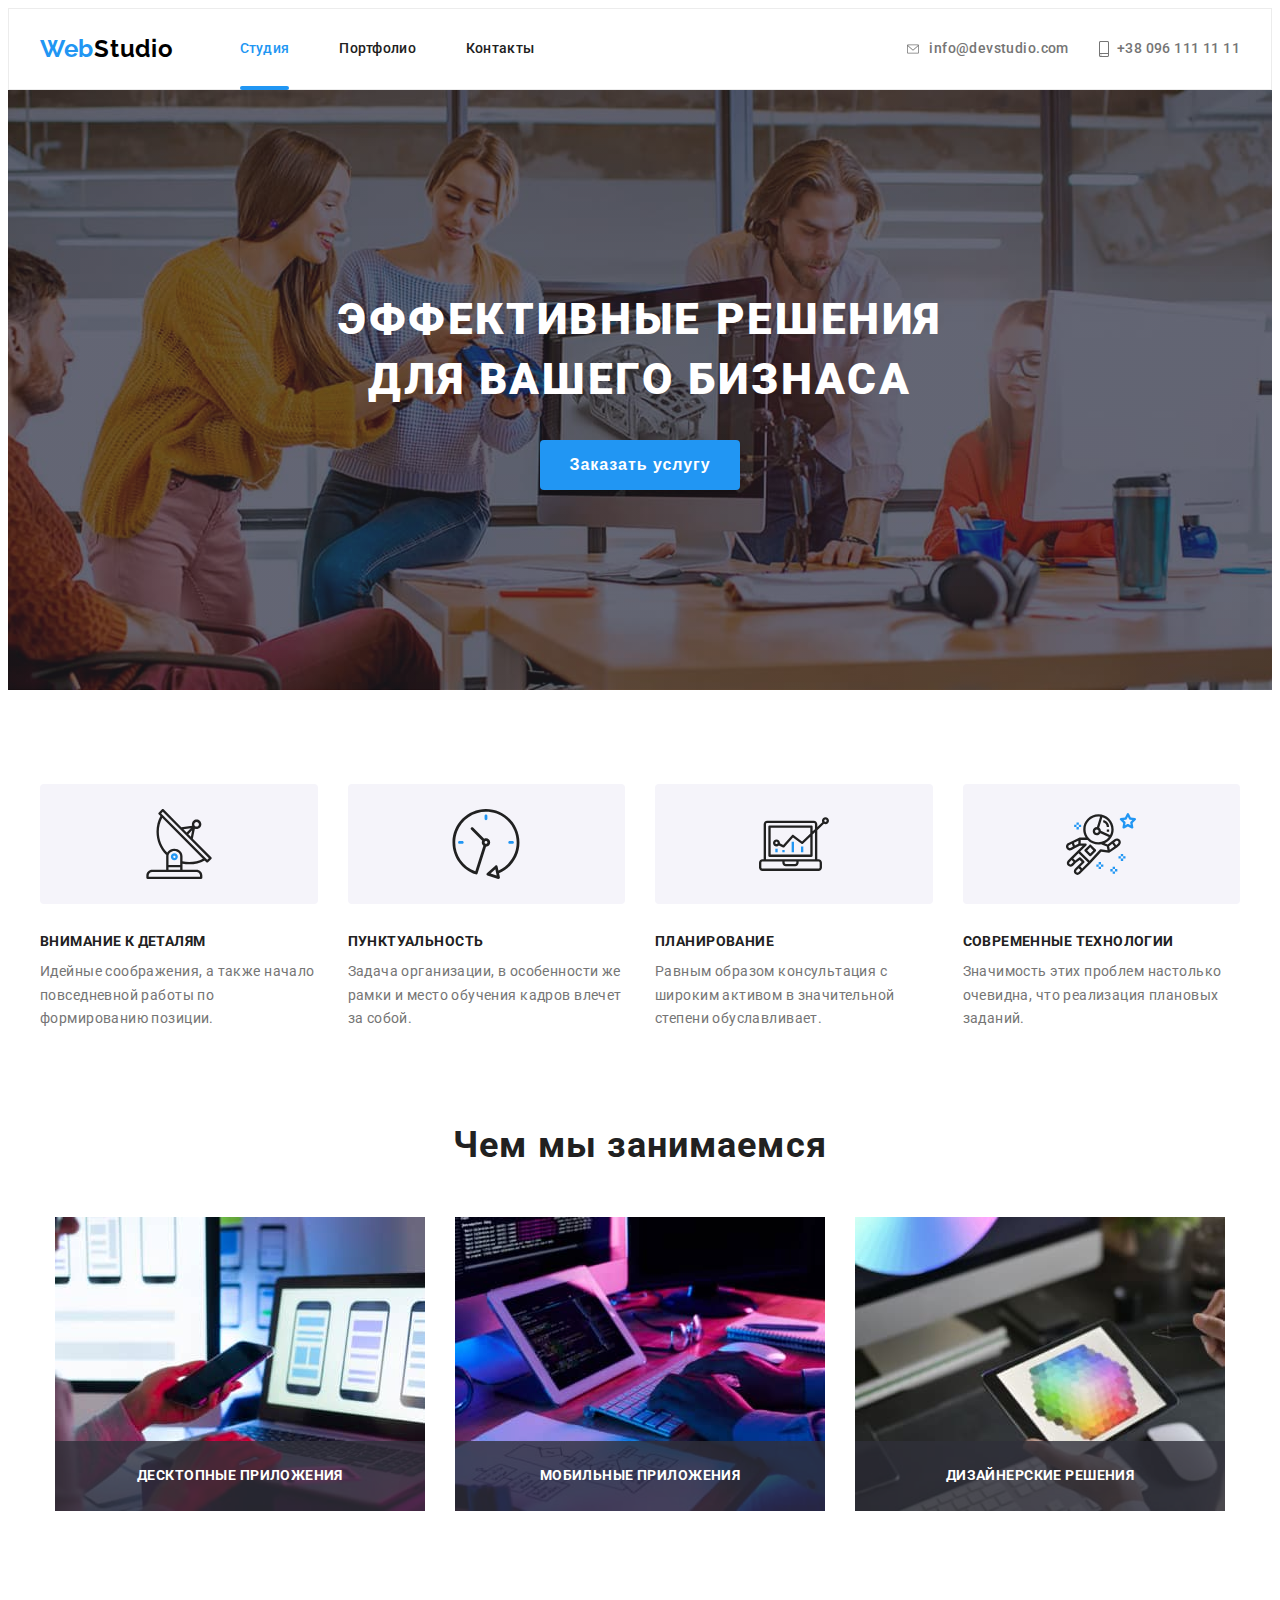
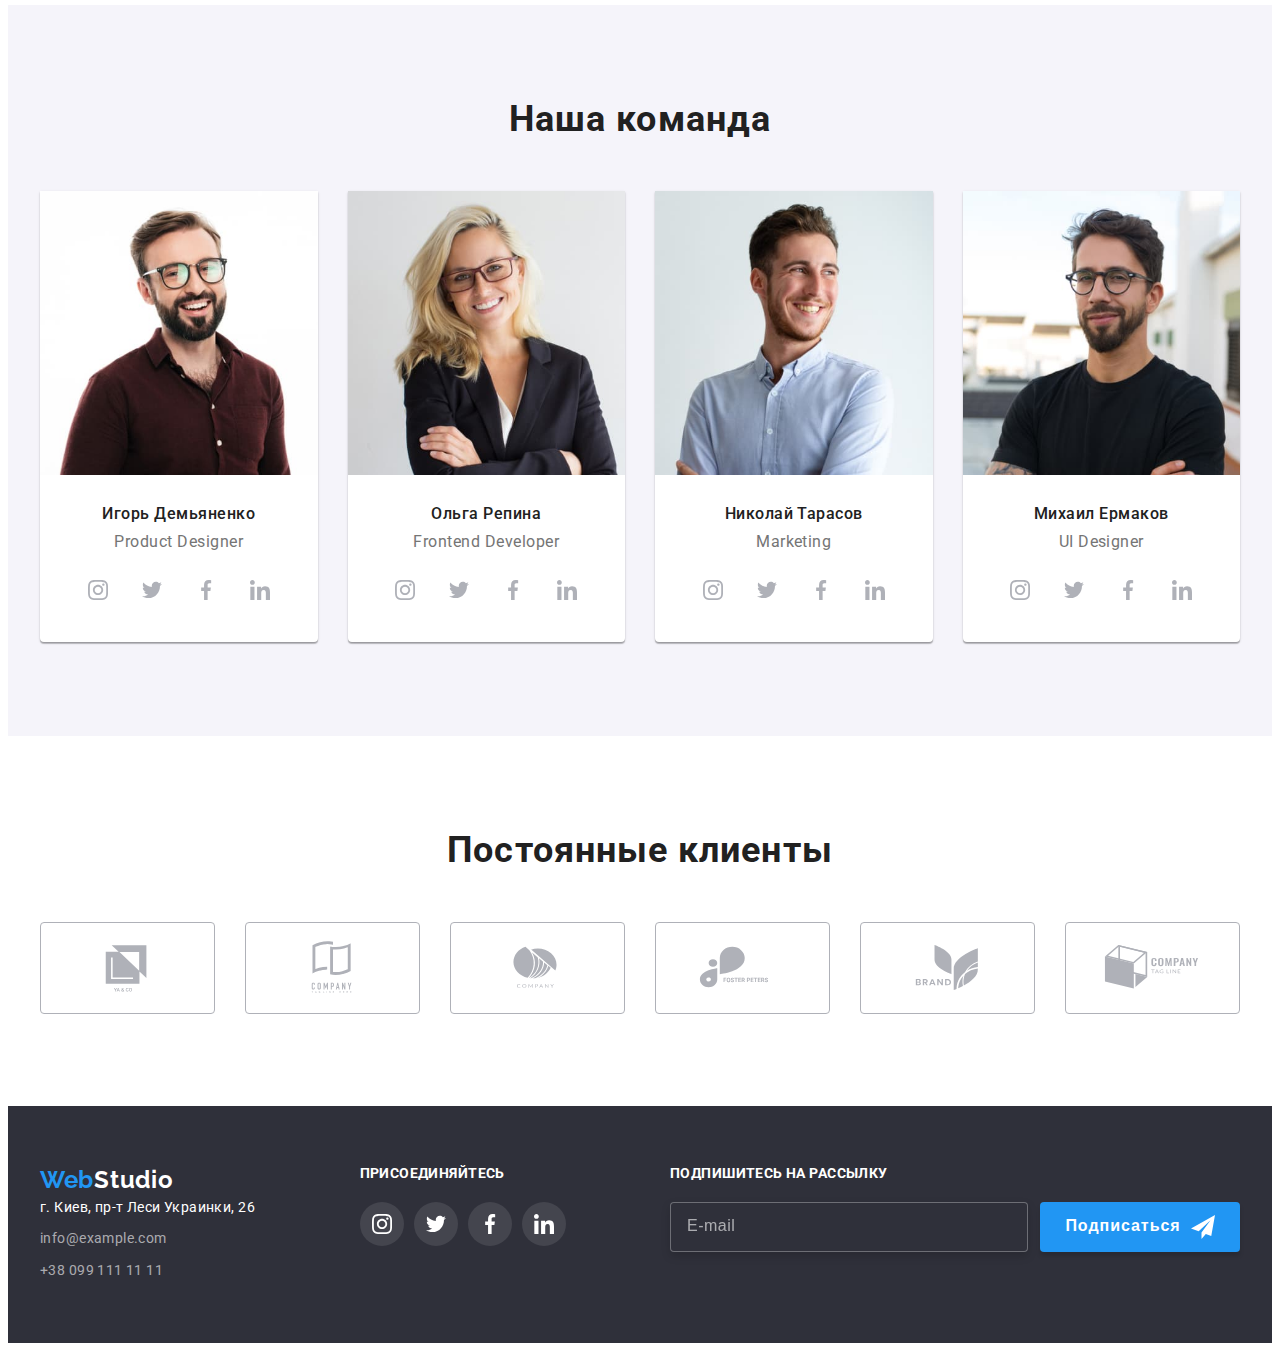
==== commit cdb98ebd: "=" ====
--- a/index.html
+++ b/index.html
@@ -558,4 +558,4 @@
   <script src="./js/modal.js"></script>
 </body>
 
-</html>
+</html>--- a/css/main.min.css
+++ b/css/main.min.css
@@ -1 +1 @@
-body{font-family:"Roboto",sans-serif;font-style:normal;font-weight:400;font-size:14px;line-height:1.71;letter-spacing:.03em;color:var(--primary-text-color)}.container{width:100%;margin:auto;padding:0 15px}@media(min-width: 1200px){.container{width:1200px}}.title-h2{margin-bottom:30px;font-weight:700;font-size:28px;line-height:1.17;text-align:center;letter-spacing:.03em;color:var(--secondary-text-color)}.logo{display:inline-block;font-family:"Raleway";font-style:normal;font-weight:700;font-size:24px;line-height:1.16;letter-spacing:.03em}.logo__web{color:var(--accent-color)}.header__logo{color:#000}.footer__logo{color:#fff}.button{display:-webkit-inline-box;display:-ms-inline-flexbox;display:inline-flex;-webkit-box-pack:center;-ms-flex-pack:center;justify-content:center;-webkit-box-align:center;-ms-flex-align:center;align-items:center;width:200px;height:50px;font-weight:700;font-size:16px;line-height:1.88;letter-spacing:.06em;color:#fff;border-radius:4px;-webkit-box-shadow:0px 4px 4px rgba(0,0,0,.15);box-shadow:0px 4px 4px rgba(0,0,0,.15);background:var(--accent-color);cursor:pointer;border:none}.button-center{text-align:center}.button__send{margin-left:10px;fill:var(--white-color)}.button__modal{position:absolute;top:8px;right:8px;display:-webkit-box;display:-ms-flexbox;display:flex;-webkit-box-align:center;-ms-flex-align:center;align-items:center;-webkit-box-pack:center;-ms-flex-pack:center;justify-content:center;width:30px;height:30px;border-radius:50%;background:#fff;border:1px solid rgba(0,0,0,.1);-webkit-box-sizing:border-box;box-sizing:border-box;-webkit-transition:fill 250ms cubic-bezier(0.4, 0, 0.2, 1);transition:fill 250ms cubic-bezier(0.4, 0, 0.2, 1)}.button__modal:hover{fill:var(--accent-color)}.filter{display:-webkit-box;display:-ms-flexbox;display:flex;-ms-flex-wrap:wrap;flex-wrap:wrap;margin-bottom:40px}@media(min-width: 768px){.filter{-webkit-box-pack:center;-ms-flex-pack:center;justify-content:center;margin-bottom:30px}}@media(min-width: 1200px){.filter{margin-bottom:50px}}.filter__item:not(:last-child){margin-right:8px}@media(max-width: 767px){.filter__item:not(:last-child){margin-bottom:15px}}.filter__button{font-family:"Roboto";font-style:normal;padding:6px 22px;font-weight:500;font-size:16px;line-height:1.62;text-align:center;letter-spacing:.03em;background:#f5f4fa;border-radius:4px;border:none;color:var(--secondary-text-color);-webkit-transition:background 250ms cubic-bezier(0.4, 0, 0.2, 1),color 250ms cubic-bezier(0.4, 0, 0.2, 1),-webkit-box-shadow 250ms cubic-bezier(0.4, 0, 0.2, 1);transition:background 250ms cubic-bezier(0.4, 0, 0.2, 1),color 250ms cubic-bezier(0.4, 0, 0.2, 1),-webkit-box-shadow 250ms cubic-bezier(0.4, 0, 0.2, 1);transition:background 250ms cubic-bezier(0.4, 0, 0.2, 1),box-shadow 250ms cubic-bezier(0.4, 0, 0.2, 1),color 250ms cubic-bezier(0.4, 0, 0.2, 1);transition:background 250ms cubic-bezier(0.4, 0, 0.2, 1),box-shadow 250ms cubic-bezier(0.4, 0, 0.2, 1),color 250ms cubic-bezier(0.4, 0, 0.2, 1),-webkit-box-shadow 250ms cubic-bezier(0.4, 0, 0.2, 1)}.filter__button:hover,.filter__button:focus{color:var(--white-color);background-color:var(--accent-color);-webkit-box-shadow:0px 3px 1px rgba(0,0,0,.1),0px 1px 2px rgba(0,0,0,.08),0px 2px 2px rgba(0,0,0,.12);box-shadow:0px 3px 1px rgba(0,0,0,.1),0px 1px 2px rgba(0,0,0,.08),0px 2px 2px rgba(0,0,0,.12)}.header{border:1px solid #ececec}.header__bloc{display:-webkit-box;display:-ms-flexbox;display:flex;-webkit-box-align:center;-ms-flex-align:center;align-items:center;-webkit-box-pack:justify;-ms-flex-pack:justify;justify-content:space-between}@media(max-width: 767px){.header__bloc{padding-bottom:10px;padding-top:10px}}@media(min-width: 1200px){.header__contact{display:-webkit-box;display:-ms-flexbox;display:flex;-webkit-box-align:center;-ms-flex-align:center;align-items:center;-webkit-box-pack:end;-ms-flex-pack:end;justify-content:flex-end}}.nav{display:-webkit-box;display:-ms-flexbox;display:flex;font-weight:500;font-size:14px;line-height:1.14;letter-spacing:.02em}@media(min-width: 1200px){.nav{margin-right:305px}}.nav__list .nav__link::after{content:"";opacity:0;position:absolute;bottom:-1px;display:block;width:100%;height:4px;border-radius:2px;background-color:#2196f3}.nav__list:not(:last-child){margin-right:50px}.nav__link{position:relative;display:inline-block;padding:32px 0px;color:var(--secondary-text-color);-webkit-transition:color 250ms cubic-bezier(0.4, 0, 0.2, 1);transition:color 250ms cubic-bezier(0.4, 0, 0.2, 1)}.nav__link.accent{color:var(--accent-color)}.nav__link.accent::after{opacity:1}.nav__link:hover,.nav__link:focus{color:var(--accent-color)}.contact{padding-left:0}@media(max-width: 1200px){.contact__item:not(:last-child){margin-bottom:10px}}@media(min-width: 1200px){.contact__item:not(:last-child){margin-right:30px}}.contact__link{display:-webkit-box;display:-ms-flexbox;display:flex;-webkit-box-align:center;-ms-flex-align:center;align-items:center;font-weight:500;font-size:12px;line-height:1.16;color:#757575;-webkit-transition:color 250ms cubic-bezier(0.4, 0, 0.2, 1);transition:color 250ms cubic-bezier(0.4, 0, 0.2, 1)}@media(min-width: 1200px){.contact__link{padding:32px 0px;font-size:14px;line-height:1.14}}.contact__icon{margin-right:8px;fill:currentColor}.contact__icon :not(:last-child){margin-right:8px}.contact__link:hover,.contact__link:focus{color:var(--accent-color)}@media(max-width: 767px){.nav,.contact{display:none}}.hero{display:block;width:100%;padding:118px 0px;-o-object-fit:cover;object-fit:cover;text-align:center;background:#2f303a;background-image:-webkit-gradient(linear, left top, left bottom, from(rgba(47, 48, 58, 0.4)), to(rgba(47, 48, 58, 0.4))),url(.././images/mobile/hero-mobel.jpg);background-image:linear-gradient(to bottom, rgba(47, 48, 58, 0.4), rgba(47, 48, 58, 0.4)),url(.././images/mobile/hero-mobel.jpg);background-repeat:no-repeat;background-position:center;background-size:cover}@media(min-width: 768px){.hero{background-image:-webkit-gradient(linear, left top, left bottom, from(rgba(47, 48, 58, 0.4)), to(rgba(47, 48, 58, 0.4))),url(.././images/tablet/Tablet-hero-img.jpg);background-image:linear-gradient(to bottom, rgba(47, 48, 58, 0.4), rgba(47, 48, 58, 0.4)),url(.././images/tablet/Tablet-hero-img.jpg)}}@media(min-width: 1200px){.hero{padding:200px 0;background-image:-webkit-gradient(linear, left top, left bottom, from(rgba(47, 48, 58, 0.4)), to(rgba(47, 48, 58, 0.4))),url(.././images/desktop/background.jpg);background-image:linear-gradient(to bottom, rgba(47, 48, 58, 0.4), rgba(47, 48, 58, 0.4)),url(.././images/desktop/background.jpg)}}.hero-title{max-width:360px;margin:auto;margin-bottom:30px;font-weight:900;font-size:26px;line-height:1.62;text-align:center;letter-spacing:.06em;text-transform:uppercase;color:#fff}@media(min-width: 1200px){.hero-title{max-width:696px;font-size:44px;line-height:1.36}}.peculiarities{padding:60px 0}@media(min-width: 768px){.peculiarities__menu{display:-webkit-box;display:-ms-flexbox;display:flex;-webkit-box-pack:justify;-ms-flex-pack:justify;justify-content:space-between}}@media(max-width: 1200px){.peculiarities__menu{-ms-flex-wrap:wrap;flex-wrap:wrap}}@media(min-width: 1200px){.peculiarities__list{-ms-flex-preferred-size:calc((100% - 90px)/4);flex-basis:calc((100% - 90px)/4)}}@media(max-width: 1200px){.peculiarities__list{-ms-flex-preferred-size:calc((100% - 30px)/2);flex-basis:calc((100% - 30px)/2)}}@media(max-width: 1200px){.peculiarities__list:not(:last-child){margin-bottom:30px}}@media(min-width: 768px){.peculiarities__list:nth-last-child(-n+2){margin-bottom:0}}.peculiarities__icon{display:-webkit-box;display:-ms-flexbox;display:flex;-webkit-box-pack:center;-ms-flex-pack:center;justify-content:center;-webkit-box-align:center;-ms-flex-align:center;align-items:center;width:100%;height:120px;margin-bottom:30px;background:#f5f4fa;border-radius:4px}.peculiarities__title{margin-bottom:10px;font-weight:700;font-size:14px;line-height:1.14;letter-spacing:.03em;text-transform:uppercase;text-align:center;color:#212121}.peculiarities__text{font-weight:400;font-size:14px;line-height:1.71;letter-spacing:.03em}.section-portfolio{padding:60px 0px}@media(min-width: 768px){.projects{display:-webkit-box;display:-ms-flexbox;display:flex;-webkit-box-pack:justify;-ms-flex-pack:justify;justify-content:space-between;-ms-flex-wrap:wrap;flex-wrap:wrap}}@media(min-width: 1200px){.projects__list{-ms-flex-preferred-size:calc((100% - 60px)/3);flex-basis:calc((100% - 60px)/3)}}@media(max-width: 1200px){.projects__list{-ms-flex-preferred-size:calc((100% - 30px)/2);flex-basis:calc((100% - 30px)/2)}}.projects__list:not(:last-child){margin-bottom:30px}@media(min-width: 1200px){.projects__list:nth-last-child(-n+3){margin-bottom:0}}@media(min-width: 768px){.projects__list:nth-last-child(-n+2){margin-bottom:0}}.projects__list{-webkit-transition-property:-webkit-box-shadow 250ms cubic-bezier(0.4, 0, 0.2, 1);transition-property:-webkit-box-shadow 250ms cubic-bezier(0.4, 0, 0.2, 1);transition-property:box-shadow 250ms cubic-bezier(0.4, 0, 0.2, 1);transition-property:box-shadow 250ms cubic-bezier(0.4, 0, 0.2, 1), -webkit-box-shadow 250ms cubic-bezier(0.4, 0, 0.2, 1)}.projects__link{display:block;text-decoration:none;overflow:hidden}.projects__animated{height:294px;overflow:hidden}@media(max-width: 481px){.projects__animated{height:294px}}.projects__text{height:294px;display:-webkit-box;display:-ms-flexbox;display:flex;-webkit-box-align:center;-ms-flex-align:center;align-items:center;padding:0 24px;font-weight:400;font-size:18px;line-height:1.56;letter-spacing:.03em;color:#fff;background-color:#2196f3;-webkit-transition:-webkit-transform 250ms cubic-bezier(0.4, 0, 0.2, 1);transition:-webkit-transform 250ms cubic-bezier(0.4, 0, 0.2, 1);transition:transform 250ms cubic-bezier(0.4, 0, 0.2, 1);transition:transform 250ms cubic-bezier(0.4, 0, 0.2, 1), -webkit-transform 250ms cubic-bezier(0.4, 0, 0.2, 1)}@media(max-width: 481px){.projects__text{height:294px}}.projects__link:hover,.projects__link:focus{-webkit-box-shadow:0px 1px 1px rgba(0,0,0,.12),0px 4px 4px rgba(0,0,0,.06),1px 4px 6px rgba(0,0,0,.16);box-shadow:0px 1px 1px rgba(0,0,0,.12),0px 4px 4px rgba(0,0,0,.06),1px 4px 6px rgba(0,0,0,.16)}.projects__link:hover .projects__text{-webkit-transform:translateY(-294px);transform:translateY(-294px)}@media(max-width: 1199px){.blok-projects-147{height:147px}}@media(max-width: 767px){.blok-projects-147{height:auto}}.blok-projects{overflow:hidden;padding:20px 24px;border-bottom:1px solid #eee;border-left:1px solid #eee;border-right:1px solid #eee}.blok-projects__tetile{margin-bottom:4px;font-weight:700;font-size:18px;line-height:2;letter-spacing:.06em;color:var(--secondary-text-color)}.blok-projects__text{font-weight:400;font-size:16px;line-height:1.88;letter-spacing:.06em;color:var(--primary-text-color)}.command{margin-top:0;padding:60px 0;background:#f5f4fa}@media(min-width: 768px){.command__menu{display:-webkit-box;display:-ms-flexbox;display:flex;-webkit-box-pack:justify;-ms-flex-pack:justify;justify-content:space-between}}@media(max-width: 1200px){.command__menu{-ms-flex-wrap:wrap;flex-wrap:wrap}}.command__list{background:#fff;-webkit-box-shadow:0px 1px 3px rgba(0,0,0,.12),0px 1px 1px rgba(0,0,0,.14),0px 2px 1px rgba(0,0,0,.2);box-shadow:0px 1px 3px rgba(0,0,0,.12),0px 1px 1px rgba(0,0,0,.14),0px 2px 1px rgba(0,0,0,.2);border-radius:0px 0px 4px 4px}@media(max-width: 1200px){.command__list{-ms-flex-preferred-size:calc((100% - 30px)/2);flex-basis:calc((100% - 30px)/2)}}@media(max-width: 1200px){.command__list:not(:last-child){margin-bottom:30px}}@media(min-width: 768px){.command__list:nth-last-child(-n+2){margin-bottom:0}}@media(min-width: 1200px){.command__list{-ms-flex-preferred-size:calc((100% - 90px)/4);flex-basis:calc((100% - 90px)/4)}}.command__bloc{padding-top:30px;padding-bottom:16px;text-align:center}.command__name{margin-bottom:10px;font-weight:500;font-size:16px;line-height:1.18;letter-spacing:.03em;color:var(--secondary-text-color)}.command__profession{font-weight:400;font-size:16px;line-height:1.18;margin:0;letter-spacing:.03em;color:var(--primary-text-color)}.social{display:-webkit-box;display:-ms-flexbox;display:flex;margin:auto;width:206px;padding-left:0;padding-bottom:30px}.social__link{width:44px;height:44px;display:-webkit-box;display:-ms-flexbox;display:flex;-webkit-box-align:center;-ms-flex-align:center;align-items:center;-webkit-box-pack:center;-ms-flex-pack:center;justify-content:center;fill:#afb1b8;border-radius:50%;-webkit-transition:background-color 250ms cubic-bezier(0.4, 0, 0.2, 1),fill 250ms cubic-bezier(0.4, 0, 0.2, 1);transition:background-color 250ms cubic-bezier(0.4, 0, 0.2, 1),fill 250ms cubic-bezier(0.4, 0, 0.2, 1)}.social__link:hover,.social__link:focus{fill:#fff;background:var(--accent-color)}.social__menu:not(:last-child){margin-right:10px}.social__link--footer{fill:#fff;background:rgba(255,255,255,.1)}.regu-clients{padding:60px 0px}@media(min-width: 1200px){.regu-clients{padding:94px 0}}.menu{display:-webkit-box;display:-ms-flexbox;display:flex;-ms-flex-wrap:wrap;flex-wrap:wrap;-webkit-box-align:center;-ms-flex-align:center;align-items:center;-webkit-box-pack:justify;-ms-flex-pack:justify;justify-content:space-between}.menu__list{-ms-flex-preferred-size:calc((100% - 30px)/2);flex-basis:calc((100% - 30px)/2)}.menu__list:not(:last-child){margin-bottom:0}@media(max-width: 450px){.menu__list:not(:last-child){margin-bottom:30px}}@media(max-width: 1200px){.menu__list:not(:last-child){margin-bottom:30px}}@media(max-width: 768px){.menu__list:nth-last-child(-n+2){margin-bottom:0}}@media(min-width: 1200px){.menu__list{-ms-flex-preferred-size:calc((100% - 150px)/6);flex-basis:calc((100% - 150px)/6)}}.menu__link{display:-webkit-box;display:-ms-flexbox;display:flex;-webkit-box-pack:center;-ms-flex-pack:center;justify-content:center;-webkit-box-align:center;-ms-flex-align:center;align-items:center;height:92px;fill:#afb1b8;border:1px solid #afb1b8;-webkit-box-sizing:border-box;box-sizing:border-box;border-radius:4px;-webkit-transition:fill 250ms cubic-bezier(0.4, 0, 0.2, 1),border-color 250ms cubic-bezier(0.4, 0, 0.2, 1);transition:fill 250ms cubic-bezier(0.4, 0, 0.2, 1),border-color 250ms cubic-bezier(0.4, 0, 0.2, 1)}.menu__link:hover,.menu__link:focus{border:1px solid var(--accent-color);fill:var(--accent-color)}.footer{padding:79px 0 41px 0;background-color:#2f303a}@media(max-width: 1199px){.footer{padding:60px 0 60px 0}}@media(max-width: 1199px){.footer{text-align:center}}@media(min-width: 1200px){.footer__container{-webkit-box-pack:justify;-ms-flex-pack:justify;justify-content:space-between}}@media(max-width: 1199px){.footer__container{-ms-flex-wrap:wrap;flex-wrap:wrap}}@media(min-width: 768px){.footer__container{display:-webkit-box;display:-ms-flexbox;display:flex}}@media(max-width: 1199px){.footer__address{margin:0 165px 0 76px}}@media(max-width: 480px){.footer__address{margin:0}}.footer .address{margin:20px 0 60px 0;font-style:normal}.footer .address__item:not(:last-child){margin-bottom:8px}.footer .address__link{color:#fff}.footer .address__contakt{color:rgba(255,255,255,.6)}.footer .footer-title{margin-bottom:20px;font-weight:700;font-size:14px;line-height:1.14;letter-spacing:.03em;text-transform:uppercase;color:#fff}@media(max-width: 1199px){.footer .subscription{width:100%;margin-left:166px;margin-right:152px}}@media(max-width: 767px){.footer .subscription{margin:60px 0 0 0}}@media(min-width: 1200px){.footer .subscription__block{display:-webkit-box;display:-ms-flexbox;display:flex}}.footer .subscription__input{width:100%;height:50px;margin-bottom:20px;padding-left:16px;border:1px solid rgba(255,255,255,.3);-webkit-box-sizing:border-box;box-sizing:border-box;-webkit-filter:drop-shadow(0px 4px 4px rgba(0, 0, 0, 0.15));filter:drop-shadow(0px 4px 4px rgba(0, 0, 0, 0.15));border-radius:4px;background:#2f303a;color:#fff}@media(min-width: 1200px){.footer .subscription__input{width:358px;margin-right:12px}}.footer .subscription__input::-webkit-input-placeholder{font-weight:400;font-size:16px;line-height:1.25;display:-webkit-box;display:flex;-webkit-box-align:center;align-items:center;letter-spacing:.03em;color:rgba(255,255,255,.6)}.footer .subscription__input::-moz-placeholder{font-weight:400;font-size:16px;line-height:1.25;display:flex;align-items:center;letter-spacing:.03em;color:rgba(255,255,255,.6)}.footer .subscription__input:-ms-input-placeholder{font-weight:400;font-size:16px;line-height:1.25;display:-ms-flexbox;display:flex;-ms-flex-align:center;align-items:center;letter-spacing:.03em;color:rgba(255,255,255,.6)}.footer .subscription__input::-ms-input-placeholder{font-weight:400;font-size:16px;line-height:1.25;display:-ms-flexbox;display:flex;-ms-flex-align:center;align-items:center;letter-spacing:.03em;color:rgba(255,255,255,.6)}.footer .subscription__input::placeholder{font-weight:400;font-size:16px;line-height:1.25;display:-webkit-box;display:-ms-flexbox;display:flex;-webkit-box-align:center;-ms-flex-align:center;align-items:center;letter-spacing:.03em;color:rgba(255,255,255,.6)}.backdrop{position:fixed;top:0;left:0;width:100%;height:100%;background:rgba(0,0,0,.2);-webkit-transition:250ms cubic-bezier(0.4, 0, 0.2, 1);transition:250ms cubic-bezier(0.4, 0, 0.2, 1)}.backdrop__window{position:absolute;top:50%;left:50%;-webkit-transform:translate(-50%, -50%);transform:translate(-50%, -50%);width:94%;padding:40px;background:#fff;-webkit-box-shadow:0px 1px 3px rgba(0,0,0,.12),0px 1px 1px rgba(0,0,0,.14),0px 2px 1px rgba(0,0,0,.2);box-shadow:0px 1px 3px rgba(0,0,0,.12),0px 1px 1px rgba(0,0,0,.14),0px 2px 1px rgba(0,0,0,.2);border-radius:4px}@media(min-width: 768px){.backdrop__window{width:450px;height:609px}}@media(min-width: 1200px){.backdrop__window{width:528px;height:581px}}.backdrop__titel{margin-bottom:12px;font-weight:700;font-size:20px;line-height:1.5;text-align:center;letter-spacing:.03em;color:#212121}.form{height:342px}.form__bloc{margin:0;height:58px;position:relative}.form__bloc:not(:last-child){margin-bottom:10px}.form__bloc--textarea{max-height:138px}.form__label{display:block;margin-bottom:4px;font-weight:400;font-size:12px;line-height:1.66;letter-spacing:.01em;color:#757575}.form__input{width:100%;height:40px;padding:0 10px 0 42px;border:1px solid rgba(33,33,33,.2);-webkit-box-sizing:border-box;box-sizing:border-box;border-radius:4px;-webkit-transition:border 250ms cubic-bezier(0.4, 0, 0.2, 1);transition:border 250ms cubic-bezier(0.4, 0, 0.2, 1)}.form__textarea{width:100%;height:120px;padding:12px 16px;border:1px solid rgba(33,33,33,.2);-webkit-box-sizing:border-box;box-sizing:border-box;border-radius:4px;resize:none;-webkit-transition:border 250ms cubic-bezier(0.4, 0, 0.2, 1);transition:border 250ms cubic-bezier(0.4, 0, 0.2, 1)}.form__textarea::-webkit-input-placeholder{font-weight:400;font-size:12px;line-height:1.16;letter-spacing:.01em;color:rgba(117,117,117,.5)}.form__textarea::-moz-placeholder{font-weight:400;font-size:12px;line-height:1.16;letter-spacing:.01em;color:rgba(117,117,117,.5)}.form__textarea:-ms-input-placeholder{font-weight:400;font-size:12px;line-height:1.16;letter-spacing:.01em;color:rgba(117,117,117,.5)}.form__textarea::-ms-input-placeholder{font-weight:400;font-size:12px;line-height:1.16;letter-spacing:.01em;color:rgba(117,117,117,.5)}.form__textarea::placeholder{font-weight:400;font-size:12px;line-height:1.16;letter-spacing:.01em;color:rgba(117,117,117,.5)}.form__icon{position:absolute;top:60%;left:15px;-webkit-transition:fill 250ms cubic-bezier(0.4, 0, 0.2, 1);transition:fill 250ms cubic-bezier(0.4, 0, 0.2, 1)}.form__input:hover,.form__textarea:hover{border:1px solid #2196f3;cursor:pointer}.form__input:hover+.form__icon{fill:var(--accent-color)}.agreement-conditions{margin-top:20px;margin-bottom:30px;display:-webkit-box;display:-ms-flexbox;display:flex;-webkit-box-align:center;-ms-flex-align:center;align-items:center;-webkit-box-pack:center;-ms-flex-pack:center;justify-content:center}.agreement-conditions__checkbox{position:absolute;width:1px;height:1px;margin:-1px;border:0;padding:0;white-space:nowrap;clip:rect(0 0 0 0);overflow:hidden}.agreement-conditions__checked{min-width:16px;min-height:15px;margin-right:7px;border:2px solid #212121;-webkit-box-sizing:border-box;box-sizing:border-box;border-radius:2px}.agreement-conditions__checkbox:checked+.agreement-conditions__checked{border-color:var(--accent-color);background-origin:border-box;background-size:contain;background-image:url("../images/SVG/check.svg");border:none}.agreement-conditions__text{font-weight:400;font-size:12px;line-height:1.16;letter-spacing:.03em;color:#757575}.agreement-conditions__link{text-decoration:underline;color:var(--accent-color)}.is-hidden{visibility:hidden;opacity:0;pointer-events:none}.we-do{padding-bottom:94px}@media(max-width: 1200px){.we-do{display:none}}.we-do__menu{display:-webkit-box;display:-ms-flexbox;display:flex;-webkit-box-pack:center;-ms-flex-pack:center;justify-content:center;margin:0;padding-left:0}.we-do__list{position:relative}.we-do__bloc{position:absolute;bottom:0px;width:100%;background:rgba(47,48,58,.8)}.we-do__text{margin:0;padding:27px 0px;font-weight:700;font-size:14px;line-height:1.14;text-align:center;letter-spacing:.03em;text-transform:uppercase;color:#fff}.we-do__list:not(:last-child){margin-right:30px}.burger{overflow-x:hidden;overflow-y:scroll;position:fixed;top:0;left:0;width:100%;height:100%;background-color:var(--white-color)}.burger__mobile{position:absolute;top:10px;right:15px;display:-webkit-box;display:-ms-flexbox;display:flex;-webkit-box-align:center;-ms-flex-align:center;align-items:center;-webkit-box-pack:center;-ms-flex-pack:center;justify-content:center;width:40px;height:40px;border-radius:50%;border:none;background-color:var(--white-color);cursor:pointer;-webkit-transition:fill 250ms cubic-bezier(0.4, 0, 0.2, 1);transition:fill 250ms cubic-bezier(0.4, 0, 0.2, 1)}.burger__mobile:hover{fill:var(--accent-color)}.burger__block{width:100%;height:100%;padding:48px 40px;display:-webkit-box;display:-ms-flexbox;display:flex;-webkit-box-orient:vertical;-webkit-box-direction:normal;-ms-flex-direction:column;flex-direction:column;-webkit-box-pack:justify;-ms-flex-pack:justify;justify-content:space-between}.burger__nav:not(:last-child){margin-bottom:32px}.burger__link{font-style:normal;font-weight:500;font-size:40px;line-height:47px;letter-spacing:.02em;color:#212121}.burger__link.accent{color:var(--accent-color)}.burger__contact:not(:last-child){margin-bottom:32px}.burger__contact-tel{font-weight:500;font-size:34px;line-height:1.33;letter-spacing:.02em;color:#2196f3}.burger__contact-meil{font-weight:500;font-size:24px;line-height:1.16;letter-spacing:.02em;color:#757575}.burger-button{background-color:var(--white-color);cursor:pointer;border:none}.burger-button:hover{fill:var(--accent-color)}@media(min-width: 767px){.burger-button{display:none}}.social-mobile{display:-webkit-box;display:-ms-flexbox;display:flex;-ms-flex-wrap:wrap;flex-wrap:wrap;margin-top:64px}.social-mobile__list:not(:last-child),.social-mobile__line:not(:last-child){margin-right:10px}.social-mobile__link{font-weight:500;font-size:18px;line-height:1.22;letter-spacing:.02em;color:#2196f3}.social-mobile__line{border:1px solid rgba(33,33,33,.2);background:rgba(33,33,33,.2);-webkit-transform:rotate(0deg);transform:rotate(0deg)}.modale{visibility:hidden;opacity:0;pointer-events:none}.is-hidden-burger{visibility:hidden;opacity:0;pointer-events:none}:root{--primary-text-color: #757575;--secondary-text-color: #212121;--accent-color: #2196f3;--white-color: #ffffff}h1,h2,h3,h4,ul,p{margin:0;padding:0}ul,a{list-style-type:none;text-decoration:none}img{display:block;width:100%;background-size:cover}.zero-padding{padding:0}.hidden-text{position:absolute;width:1px;height:1px;margin:-1px;border:0;padding:0;white-space:nowrap;clip:rect(0 0 0 0);overflow:hidden;-webkit-clip-path:inset(100%);clip-path:inset(100%)}/*# sourceMappingURL=main.min.css.map */+body{font-family:"Roboto",sans-serif;font-style:normal;font-weight:400;font-size:14px;line-height:1.71;letter-spacing:.03em;color:var(--primary-text-color)}.container{margin:auto;padding:0 15px}@media(max-width: 767px){.container{max-width:450px}}@media(min-width: 768px){.container{width:738px}}@media(min-width: 1200px){.container{width:1200px}}.title-h2{text-align:center;letter-spacing:.03em;color:var(--secondary-text-color)}@media(max-width: 768px){.title-h2{margin-bottom:30px;font-weight:700;font-size:28px;line-height:1.17}}@media(min-width: 1200px){.title-h2{font-weight:700;font-size:36px;line-height:1.16;margin-bottom:50px}}.logo{display:inline-block;font-family:"Raleway";font-style:normal;font-weight:700;font-size:24px;line-height:1.16;letter-spacing:.03em}.logo__web{color:var(--accent-color)}.header__logo{color:#000}.footer__logo{color:#fff}.button{display:-webkit-inline-box;display:-ms-inline-flexbox;display:inline-flex;-webkit-box-pack:center;-ms-flex-pack:center;justify-content:center;-webkit-box-align:center;-ms-flex-align:center;align-items:center;width:200px;height:50px;font-weight:700;font-size:16px;line-height:1.88;letter-spacing:.06em;color:#fff;border-radius:4px;-webkit-box-shadow:0px 4px 4px rgba(0,0,0,.15);box-shadow:0px 4px 4px rgba(0,0,0,.15);background:var(--accent-color);cursor:pointer;border:none}.button-center{text-align:center}.button__send{margin-left:10px;fill:var(--white-color)}.button__modal{position:absolute;top:8px;right:8px;display:-webkit-box;display:-ms-flexbox;display:flex;-webkit-box-align:center;-ms-flex-align:center;align-items:center;-webkit-box-pack:center;-ms-flex-pack:center;justify-content:center;width:30px;height:30px;border-radius:50%;background:#fff;border:1px solid rgba(0,0,0,.1);-webkit-box-sizing:border-box;box-sizing:border-box;-webkit-transition:fill 250ms cubic-bezier(0.4, 0, 0.2, 1);transition:fill 250ms cubic-bezier(0.4, 0, 0.2, 1)}.button__modal:hover{fill:var(--accent-color)}.filter{display:-webkit-box;display:-ms-flexbox;display:flex;-ms-flex-wrap:wrap;flex-wrap:wrap;margin-bottom:40px}@media(min-width: 768px){.filter{-webkit-box-pack:center;-ms-flex-pack:center;justify-content:center;margin-bottom:30px}}@media(min-width: 1200px){.filter{margin-bottom:50px}}.filter__item:not(:last-child){margin-right:8px}@media(max-width: 767px){.filter__item:not(:last-child){margin-bottom:15px}}.filter__button{font-family:"Roboto";font-style:normal;padding:6px 22px;font-weight:500;font-size:16px;line-height:1.62;text-align:center;letter-spacing:.03em;background:#f5f4fa;border-radius:4px;border:none;color:var(--secondary-text-color);-webkit-transition:background 250ms cubic-bezier(0.4, 0, 0.2, 1),color 250ms cubic-bezier(0.4, 0, 0.2, 1),-webkit-box-shadow 250ms cubic-bezier(0.4, 0, 0.2, 1);transition:background 250ms cubic-bezier(0.4, 0, 0.2, 1),color 250ms cubic-bezier(0.4, 0, 0.2, 1),-webkit-box-shadow 250ms cubic-bezier(0.4, 0, 0.2, 1);transition:background 250ms cubic-bezier(0.4, 0, 0.2, 1),box-shadow 250ms cubic-bezier(0.4, 0, 0.2, 1),color 250ms cubic-bezier(0.4, 0, 0.2, 1);transition:background 250ms cubic-bezier(0.4, 0, 0.2, 1),box-shadow 250ms cubic-bezier(0.4, 0, 0.2, 1),color 250ms cubic-bezier(0.4, 0, 0.2, 1),-webkit-box-shadow 250ms cubic-bezier(0.4, 0, 0.2, 1)}.filter__button:hover,.filter__button:focus{color:var(--white-color);background-color:var(--accent-color);-webkit-box-shadow:0px 3px 1px rgba(0,0,0,.1),0px 1px 2px rgba(0,0,0,.08),0px 2px 2px rgba(0,0,0,.12);box-shadow:0px 3px 1px rgba(0,0,0,.1),0px 1px 2px rgba(0,0,0,.08),0px 2px 2px rgba(0,0,0,.12)}.header{border:1px solid #ececec}.header__bloc{display:-webkit-box;display:-ms-flexbox;display:flex;-webkit-box-align:center;-ms-flex-align:center;align-items:center;-webkit-box-pack:justify;-ms-flex-pack:justify;justify-content:space-between}@media(max-width: 767px){.header__bloc{padding-bottom:10px;padding-top:10px}}@media(min-width: 1200px){.header__contact{display:-webkit-box;display:-ms-flexbox;display:flex;-webkit-box-align:center;-ms-flex-align:center;align-items:center;-webkit-box-pack:end;-ms-flex-pack:end;justify-content:flex-end}}.nav{display:-webkit-box;display:-ms-flexbox;display:flex;font-weight:500;font-size:14px;line-height:1.14;letter-spacing:.02em}@media(min-width: 1200px){.nav{margin-right:305px}}.nav__list .nav__link::after{content:"";opacity:0;position:absolute;bottom:-1px;display:block;width:100%;height:4px;border-radius:2px;background-color:#2196f3}.nav__list:not(:last-child){margin-right:50px}.nav__link{position:relative;display:inline-block;padding:32px 0px;color:var(--secondary-text-color);-webkit-transition:color 250ms cubic-bezier(0.4, 0, 0.2, 1);transition:color 250ms cubic-bezier(0.4, 0, 0.2, 1)}.nav__link.accent{color:var(--accent-color)}.nav__link.accent::after{opacity:1}.nav__link:hover,.nav__link:focus{color:var(--accent-color)}.contact{padding-left:0}@media(max-width: 1200px){.contact__item:not(:last-child){margin-bottom:10px}}@media(min-width: 1200px){.contact__item:not(:last-child){margin-right:30px}}.contact__link{display:-webkit-box;display:-ms-flexbox;display:flex;-webkit-box-align:center;-ms-flex-align:center;align-items:center;font-weight:500;font-size:12px;line-height:1.16;color:#757575;-webkit-transition:color 250ms cubic-bezier(0.4, 0, 0.2, 1);transition:color 250ms cubic-bezier(0.4, 0, 0.2, 1)}@media(min-width: 1200px){.contact__link{padding:32px 0px;font-size:14px;line-height:1.14}}.contact__icon{margin-right:8px;fill:currentColor}.contact__icon :not(:last-child){margin-right:8px}.contact__link:hover,.contact__link:focus{color:var(--accent-color)}@media(max-width: 767px){.nav,.contact{display:none}}.hero{display:block;width:100%;padding:118px 0px;-o-object-fit:cover;object-fit:cover;text-align:center;background:#2f303a;background-image:-webkit-gradient(linear, left top, left bottom, from(rgba(47, 48, 58, 0.4)), to(rgba(47, 48, 58, 0.4))),url(.././images/mobile/hero-mobel.jpg);background-image:linear-gradient(to bottom, rgba(47, 48, 58, 0.4), rgba(47, 48, 58, 0.4)),url(.././images/mobile/hero-mobel.jpg);background-repeat:no-repeat;background-position:center;background-size:cover}@media(min-width: 768px){.hero{background-image:-webkit-gradient(linear, left top, left bottom, from(rgba(47, 48, 58, 0.4)), to(rgba(47, 48, 58, 0.4))),url(.././images/tablet/tablet-hero-img.jpg);background-image:linear-gradient(to bottom, rgba(47, 48, 58, 0.4), rgba(47, 48, 58, 0.4)),url(.././images/tablet/tablet-hero-img.jpg)}}@media(min-width: 1200px){.hero{padding:200px 0;background-image:-webkit-gradient(linear, left top, left bottom, from(rgba(47, 48, 58, 0.4)), to(rgba(47, 48, 58, 0.4))),url(.././images/desktop/background.jpg);background-image:linear-gradient(to bottom, rgba(47, 48, 58, 0.4), rgba(47, 48, 58, 0.4)),url(.././images/desktop/background.jpg)}}.hero-title{max-width:360px;margin:auto;margin-bottom:30px;font-weight:900;font-size:26px;line-height:1.62;text-align:center;letter-spacing:.06em;text-transform:uppercase;color:#fff}@media(min-width: 1200px){.hero-title{max-width:696px;font-size:44px;line-height:1.36}}.peculiarities{padding:60px 0}@media(min-width: 1200px){.peculiarities{padding:94px 0}}@media(min-width: 768px){.peculiarities__menu{display:-webkit-box;display:-ms-flexbox;display:flex;-webkit-box-pack:justify;-ms-flex-pack:justify;justify-content:space-between}}@media(max-width: 1200px){.peculiarities__menu{-ms-flex-wrap:wrap;flex-wrap:wrap}}@media(min-width: 1200px){.peculiarities__list{-ms-flex-preferred-size:calc((100% - 90px)/4);flex-basis:calc((100% - 90px)/4)}}@media(max-width: 1200px){.peculiarities__list{-ms-flex-preferred-size:calc((100% - 30px)/2);flex-basis:calc((100% - 30px)/2)}}@media(max-width: 1200px){.peculiarities__list:not(:last-child){margin-bottom:30px}}@media(min-width: 768px){.peculiarities__list:nth-last-child(-n+2){margin-bottom:0}}.peculiarities__icon{display:-webkit-box;display:-ms-flexbox;display:flex;-webkit-box-pack:center;-ms-flex-pack:center;justify-content:center;-webkit-box-align:center;-ms-flex-align:center;align-items:center;width:100%;height:120px;margin-bottom:30px;background:#f5f4fa;border-radius:4px}.peculiarities__title{margin-bottom:10px;font-weight:700;font-size:14px;line-height:1.14;letter-spacing:.03em;text-transform:uppercase;color:#212121}@media(max-width: 767px){.peculiarities__title{text-align:center}}.peculiarities__text{font-weight:400;font-size:14px;line-height:1.71;letter-spacing:.03em;color:#757575}.section-portfolio{padding:60px 0px}@media(min-width: 1200px){.section-portfolio{padding:94px 0}}@media(min-width: 768px){.projects{display:-webkit-box;display:-ms-flexbox;display:flex;-webkit-box-pack:justify;-ms-flex-pack:justify;justify-content:space-between;-ms-flex-wrap:wrap;flex-wrap:wrap}}@media(min-width: 1200px){.projects__list{-ms-flex-preferred-size:calc((100% - 60px)/3);flex-basis:calc((100% - 60px)/3)}}@media(max-width: 1200px){.projects__list{-ms-flex-preferred-size:calc((100% - 30px)/2);flex-basis:calc((100% - 30px)/2)}}.projects__list:not(:last-child){margin-bottom:30px}@media(min-width: 1200px){.projects__list:nth-last-child(-n+3){margin-bottom:0}}@media(min-width: 768px){.projects__list:nth-last-child(-n+2){margin-bottom:0}}.projects__list{-webkit-transition-property:-webkit-box-shadow 250ms cubic-bezier(0.4, 0, 0.2, 1);transition-property:-webkit-box-shadow 250ms cubic-bezier(0.4, 0, 0.2, 1);transition-property:box-shadow 250ms cubic-bezier(0.4, 0, 0.2, 1);transition-property:box-shadow 250ms cubic-bezier(0.4, 0, 0.2, 1), -webkit-box-shadow 250ms cubic-bezier(0.4, 0, 0.2, 1)}.projects__link{display:block;text-decoration:none;overflow:hidden}.projects__animated{height:294px;overflow:hidden}@media(max-width: 481px){.projects__animated{height:294px}}.projects__text{height:294px;display:-webkit-box;display:-ms-flexbox;display:flex;-webkit-box-align:center;-ms-flex-align:center;align-items:center;padding:0 24px;font-weight:400;font-size:18px;line-height:1.56;letter-spacing:.03em;color:#fff;background-color:#2196f3;-webkit-transition:-webkit-transform 250ms cubic-bezier(0.4, 0, 0.2, 1);transition:-webkit-transform 250ms cubic-bezier(0.4, 0, 0.2, 1);transition:transform 250ms cubic-bezier(0.4, 0, 0.2, 1);transition:transform 250ms cubic-bezier(0.4, 0, 0.2, 1), -webkit-transform 250ms cubic-bezier(0.4, 0, 0.2, 1)}@media(max-width: 481px){.projects__text{height:294px}}.projects__link:hover,.projects__link:focus{-webkit-box-shadow:0px 1px 1px rgba(0,0,0,.12),0px 4px 4px rgba(0,0,0,.06),1px 4px 6px rgba(0,0,0,.16);box-shadow:0px 1px 1px rgba(0,0,0,.12),0px 4px 4px rgba(0,0,0,.06),1px 4px 6px rgba(0,0,0,.16)}.projects__link:hover .projects__text{-webkit-transform:translateY(-294px);transform:translateY(-294px)}@media(max-width: 1199px){.blok-projects-147{height:147px}}@media(max-width: 767px){.blok-projects-147{height:auto}}.blok-projects{overflow:hidden;padding:20px 24px;border-bottom:1px solid #eee;border-left:1px solid #eee;border-right:1px solid #eee}.blok-projects__tetile{margin-bottom:4px;font-weight:700;font-size:18px;line-height:2;letter-spacing:.06em;color:var(--secondary-text-color)}.blok-projects__text{font-weight:400;font-size:16px;line-height:1.88;letter-spacing:.06em;color:var(--primary-text-color)}.command{margin-top:0;padding:60px 0;background:#f5f4fa}@media(min-width: 1200px){.command{padding:94px 0}}@media(min-width: 768px){.command__menu{display:-webkit-box;display:-ms-flexbox;display:flex;-webkit-box-pack:justify;-ms-flex-pack:justify;justify-content:space-between}}@media(max-width: 1200px){.command__menu{-ms-flex-wrap:wrap;flex-wrap:wrap}}.command__list{background:#fff;-webkit-box-shadow:0px 1px 3px rgba(0,0,0,.12),0px 1px 1px rgba(0,0,0,.14),0px 2px 1px rgba(0,0,0,.2);box-shadow:0px 1px 3px rgba(0,0,0,.12),0px 1px 1px rgba(0,0,0,.14),0px 2px 1px rgba(0,0,0,.2);border-radius:0px 0px 4px 4px}@media(max-width: 1200px){.command__list{-ms-flex-preferred-size:calc((100% - 30px)/2);flex-basis:calc((100% - 30px)/2)}}@media(max-width: 1200px){.command__list:not(:last-child){margin-bottom:30px}}@media(min-width: 768px){.command__list:nth-last-child(-n+2){margin-bottom:0}}@media(min-width: 1200px){.command__list{-ms-flex-preferred-size:calc((100% - 90px)/4);flex-basis:calc((100% - 90px)/4)}}.command__bloc{padding-top:30px;padding-bottom:16px;text-align:center}.command__name{margin-bottom:10px;font-weight:500;font-size:16px;line-height:1.18;letter-spacing:.03em;color:var(--secondary-text-color)}.command__profession{font-weight:400;font-size:16px;line-height:1.18;margin:0;letter-spacing:.03em;color:var(--primary-text-color)}.social{display:-webkit-box;display:-ms-flexbox;display:flex;margin:auto;width:206px;padding-left:0;padding-bottom:30px}.social__link{width:44px;height:44px;display:-webkit-box;display:-ms-flexbox;display:flex;-webkit-box-align:center;-ms-flex-align:center;align-items:center;-webkit-box-pack:center;-ms-flex-pack:center;justify-content:center;fill:#afb1b8;border-radius:50%;-webkit-transition:background-color 250ms cubic-bezier(0.4, 0, 0.2, 1),fill 250ms cubic-bezier(0.4, 0, 0.2, 1);transition:background-color 250ms cubic-bezier(0.4, 0, 0.2, 1),fill 250ms cubic-bezier(0.4, 0, 0.2, 1)}.social__link:hover,.social__link:focus{fill:#fff;background:var(--accent-color)}.social__menu:not(:last-child){margin-right:10px}.social__link--footer{fill:#fff;background:rgba(255,255,255,.1)}@media(max-width: 767px){.regu-clients{padding:60px 0 41px 0}}@media(min-width: 768px){.regu-clients{padding:60px 0}}@media(min-width: 1200px){.regu-clients{padding:94px 0 91.5px 0}}.menu{display:-webkit-box;display:-ms-flexbox;display:flex;-ms-flex-wrap:wrap;flex-wrap:wrap;-webkit-box-align:center;-ms-flex-align:center;align-items:center;-webkit-box-pack:justify;-ms-flex-pack:justify;justify-content:space-between}.menu__list{-ms-flex-preferred-size:calc((100% - 30px)/2);flex-basis:calc((100% - 30px)/2)}.menu__list:not(:last-child){margin-bottom:0}@media(max-width: 450px){.menu__list:not(:last-child){margin-bottom:30px}}@media(max-width: 1200px){.menu__list:not(:last-child){margin-bottom:30px}}@media(max-width: 768px){.menu__list:nth-last-child(-n+2){margin-bottom:0}}@media(min-width: 1200px){.menu__list{-ms-flex-preferred-size:calc((100% - 150px)/6);flex-basis:calc((100% - 150px)/6)}}.menu__link{display:-webkit-box;display:-ms-flexbox;display:flex;-webkit-box-pack:center;-ms-flex-pack:center;justify-content:center;-webkit-box-align:center;-ms-flex-align:center;align-items:center;height:92px;fill:#afb1b8;border:1px solid #afb1b8;-webkit-box-sizing:border-box;box-sizing:border-box;border-radius:4px;-webkit-transition:fill 250ms cubic-bezier(0.4, 0, 0.2, 1),border-color 250ms cubic-bezier(0.4, 0, 0.2, 1);transition:fill 250ms cubic-bezier(0.4, 0, 0.2, 1),border-color 250ms cubic-bezier(0.4, 0, 0.2, 1)}.menu__link:hover,.menu__link:focus{border:1px solid var(--accent-color);fill:var(--accent-color)}.footer{padding:60px 0;background-color:#2f303a}@media(max-width: 1199px){.footer{text-align:center}}@media(min-width: 1200px){.footer__container{-webkit-box-pack:justify;-ms-flex-pack:justify;justify-content:space-between}}@media(max-width: 1199px){.footer__container{-ms-flex-wrap:wrap;flex-wrap:wrap}}@media(min-width: 768px){.footer__container{display:-webkit-box;display:-ms-flexbox;display:flex}}@media(max-width: 1199px){.footer__address{margin:0 165px 0 76px}}@media(max-width: 767px){.footer__address{margin:0}}.footer .address{font-style:normal}@media(max-width: 1200px){.footer .address{margin:20px 0 60px 0}}.footer .address__item:not(:last-child){margin-bottom:8px}.footer .address__link{color:#fff}.footer .address__contakt{color:rgba(255,255,255,.6)}.footer .footer-title{margin-bottom:20px;font-weight:700;font-size:14px;line-height:1.14;letter-spacing:.03em;text-transform:uppercase;color:#fff}@media(max-width: 1199px){.footer .subscription{width:100%;margin-left:166px;margin-right:152px}}@media(max-width: 767px){.footer .subscription{margin:60px 0 0 0}}@media(min-width: 1200px){.footer .subscription__block{display:-webkit-box;display:-ms-flexbox;display:flex}}.footer .subscription__input{width:100%;height:50px;margin-bottom:20px;padding-left:16px;border:1px solid rgba(255,255,255,.3);-webkit-box-sizing:border-box;box-sizing:border-box;-webkit-filter:drop-shadow(0px 4px 4px rgba(0, 0, 0, 0.15));filter:drop-shadow(0px 4px 4px rgba(0, 0, 0, 0.15));border-radius:4px;background:#2f303a;color:#fff}@media(min-width: 1200px){.footer .subscription__input{width:358px;margin-right:12px}}.footer .subscription__input::-webkit-input-placeholder{font-weight:400;font-size:16px;line-height:1.25;display:-webkit-box;display:flex;-webkit-box-align:center;align-items:center;letter-spacing:.03em;color:rgba(255,255,255,.6)}.footer .subscription__input::-moz-placeholder{font-weight:400;font-size:16px;line-height:1.25;display:flex;align-items:center;letter-spacing:.03em;color:rgba(255,255,255,.6)}.footer .subscription__input:-ms-input-placeholder{font-weight:400;font-size:16px;line-height:1.25;display:-ms-flexbox;display:flex;-ms-flex-align:center;align-items:center;letter-spacing:.03em;color:rgba(255,255,255,.6)}.footer .subscription__input::-ms-input-placeholder{font-weight:400;font-size:16px;line-height:1.25;display:-ms-flexbox;display:flex;-ms-flex-align:center;align-items:center;letter-spacing:.03em;color:rgba(255,255,255,.6)}.footer .subscription__input::placeholder{font-weight:400;font-size:16px;line-height:1.25;display:-webkit-box;display:-ms-flexbox;display:flex;-webkit-box-align:center;-ms-flex-align:center;align-items:center;letter-spacing:.03em;color:rgba(255,255,255,.6)}.backdrop{position:fixed;top:0;left:0;width:100%;height:100%;background:rgba(0,0,0,.2);-webkit-transition:250ms cubic-bezier(0.4, 0, 0.2, 1);transition:250ms cubic-bezier(0.4, 0, 0.2, 1)}.backdrop__window{position:absolute;top:50%;left:50%;-webkit-transform:translate(-50%, -50%);transform:translate(-50%, -50%);padding:40px;background:#fff;-webkit-box-shadow:0px 1px 3px rgba(0,0,0,.12),0px 1px 1px rgba(0,0,0,.14),0px 2px 1px rgba(0,0,0,.2);box-shadow:0px 1px 3px rgba(0,0,0,.12),0px 1px 1px rgba(0,0,0,.14),0px 2px 1px rgba(0,0,0,.2);border-radius:4px}@media(max-width: 479px){.backdrop__window{max-width:450px;height:609px}}@media(min-width: 480px){.backdrop__window{width:450px;height:609px}}@media(min-width: 768px){.backdrop__window{width:450px;height:609px}}@media(min-width: 1200px){.backdrop__window{width:528px;height:581px}}.backdrop__titel{margin-bottom:12px;font-weight:700;font-size:20px;line-height:1.5;text-align:center;letter-spacing:.03em;color:#212121}.form{height:342px}.form__bloc{margin:0;height:58px;position:relative}.form__bloc:not(:last-child){margin-bottom:10px}.form__bloc--textarea{max-height:138px}.form__label{display:block;margin-bottom:4px;font-weight:400;font-size:12px;line-height:1.66;letter-spacing:.01em;color:#757575}.form__input{width:100%;height:40px;padding:0 10px 0 42px;border:1px solid rgba(33,33,33,.2);-webkit-box-sizing:border-box;box-sizing:border-box;border-radius:4px;-webkit-transition:border 250ms cubic-bezier(0.4, 0, 0.2, 1);transition:border 250ms cubic-bezier(0.4, 0, 0.2, 1)}.form__textarea{width:100%;height:120px;padding:12px 16px;border:1px solid rgba(33,33,33,.2);-webkit-box-sizing:border-box;box-sizing:border-box;border-radius:4px;resize:none;-webkit-transition:border 250ms cubic-bezier(0.4, 0, 0.2, 1);transition:border 250ms cubic-bezier(0.4, 0, 0.2, 1)}.form__textarea::-webkit-input-placeholder{font-weight:400;font-size:12px;line-height:1.16;letter-spacing:.01em;color:rgba(117,117,117,.5)}.form__textarea::-moz-placeholder{font-weight:400;font-size:12px;line-height:1.16;letter-spacing:.01em;color:rgba(117,117,117,.5)}.form__textarea:-ms-input-placeholder{font-weight:400;font-size:12px;line-height:1.16;letter-spacing:.01em;color:rgba(117,117,117,.5)}.form__textarea::-ms-input-placeholder{font-weight:400;font-size:12px;line-height:1.16;letter-spacing:.01em;color:rgba(117,117,117,.5)}.form__textarea::placeholder{font-weight:400;font-size:12px;line-height:1.16;letter-spacing:.01em;color:rgba(117,117,117,.5)}.form__icon{position:absolute;top:60%;left:15px;-webkit-transition:fill 250ms cubic-bezier(0.4, 0, 0.2, 1);transition:fill 250ms cubic-bezier(0.4, 0, 0.2, 1)}.form__input:hover,.form__textarea:hover{border:1px solid #2196f3;cursor:pointer}.form__input:hover+.form__icon{fill:var(--accent-color)}.agreement-conditions{margin-top:20px;margin-bottom:30px;display:-webkit-box;display:-ms-flexbox;display:flex;-webkit-box-align:center;-ms-flex-align:center;align-items:center;-webkit-box-pack:center;-ms-flex-pack:center;justify-content:center}.agreement-conditions__checkbox{position:absolute;width:1px;height:1px;margin:-1px;border:0;padding:0;white-space:nowrap;clip:rect(0 0 0 0);overflow:hidden}.agreement-conditions__checked{min-width:16px;min-height:15px;margin-right:7px;border:2px solid #212121;-webkit-box-sizing:border-box;box-sizing:border-box;border-radius:2px}.agreement-conditions__checkbox:checked+.agreement-conditions__checked{border-color:var(--accent-color);background-origin:border-box;background-size:contain;background-image:url("../images/SVG/check.svg");border:none}.agreement-conditions__text{font-weight:400;font-size:12px;line-height:1.16;letter-spacing:.03em;color:#757575}.agreement-conditions__link{text-decoration:underline;color:var(--accent-color)}.is-hidden{visibility:hidden;opacity:0;pointer-events:none}.we-do{padding-bottom:94px}@media(max-width: 1200px){.we-do{display:none}}.we-do__menu{display:-webkit-box;display:-ms-flexbox;display:flex;-webkit-box-pack:center;-ms-flex-pack:center;justify-content:center;margin:0;padding-left:0}.we-do__list{position:relative}.we-do__bloc{position:absolute;bottom:0px;width:100%;background:rgba(47,48,58,.8)}.we-do__text{margin:0;padding:27px 0px;font-weight:700;font-size:14px;line-height:1.14;text-align:center;letter-spacing:.03em;text-transform:uppercase;color:#fff}.we-do__list:not(:last-child){margin-right:30px}.burger{overflow-x:hidden;overflow-y:scroll;position:fixed;top:0;left:0;width:100%;height:100%;background-color:var(--white-color)}.burger__mobile{position:absolute;top:10px;right:15px;display:-webkit-box;display:-ms-flexbox;display:flex;-webkit-box-align:center;-ms-flex-align:center;align-items:center;-webkit-box-pack:center;-ms-flex-pack:center;justify-content:center;width:40px;height:40px;border-radius:50%;border:none;background-color:var(--white-color);cursor:pointer;-webkit-transition:fill 250ms cubic-bezier(0.4, 0, 0.2, 1);transition:fill 250ms cubic-bezier(0.4, 0, 0.2, 1)}.burger__mobile:hover{fill:var(--accent-color)}.burger__block{width:100%;height:100%;padding:48px 40px;display:-webkit-box;display:-ms-flexbox;display:flex;-webkit-box-orient:vertical;-webkit-box-direction:normal;-ms-flex-direction:column;flex-direction:column;-webkit-box-pack:justify;-ms-flex-pack:justify;justify-content:space-between}.burger__nav:not(:last-child){margin-bottom:32px}.burger__link{font-style:normal;font-weight:500;font-size:40px;line-height:47px;letter-spacing:.02em;color:#212121}.burger__link.accent{color:var(--accent-color)}.burger__contact:not(:last-child){margin-bottom:32px}.burger__contact-tel{font-weight:500;font-size:34px;line-height:1.33;letter-spacing:.02em;color:#2196f3}.burger__contact-meil{font-weight:500;font-size:24px;line-height:1.16;letter-spacing:.02em;color:#757575}.burger-button{background-color:var(--white-color);cursor:pointer;border:none}.burger-button:hover{fill:var(--accent-color)}@media(min-width: 767px){.burger-button{display:none}}.social-mobile{display:-webkit-box;display:-ms-flexbox;display:flex;-ms-flex-wrap:wrap;flex-wrap:wrap;margin-top:64px}.social-mobile__list:not(:last-child),.social-mobile__line:not(:last-child){margin-right:10px}.social-mobile__link{font-weight:500;font-size:18px;line-height:1.22;letter-spacing:.02em;color:#2196f3}.social-mobile__line{border:1px solid rgba(33,33,33,.2);background:rgba(33,33,33,.2);-webkit-transform:rotate(0deg);transform:rotate(0deg)}.modale{visibility:hidden;opacity:0;pointer-events:none}.is-hidden-burger{visibility:hidden;opacity:0;pointer-events:none}:root{--primary-text-color: #757575;--secondary-text-color: #212121;--accent-color: #2196f3;--white-color: #ffffff}h1,h2,h3,h4,ul,p{margin:0;padding:0}ul,a{list-style-type:none;text-decoration:none}img{display:block;width:100%;background-size:cover}.zero-padding{padding:0}.hidden-text{position:absolute;width:1px;height:1px;margin:-1px;border:0;padding:0;white-space:nowrap;clip:rect(0 0 0 0);overflow:hidden;-webkit-clip-path:inset(100%);clip-path:inset(100%)}/*# sourceMappingURL=main.min.css.map */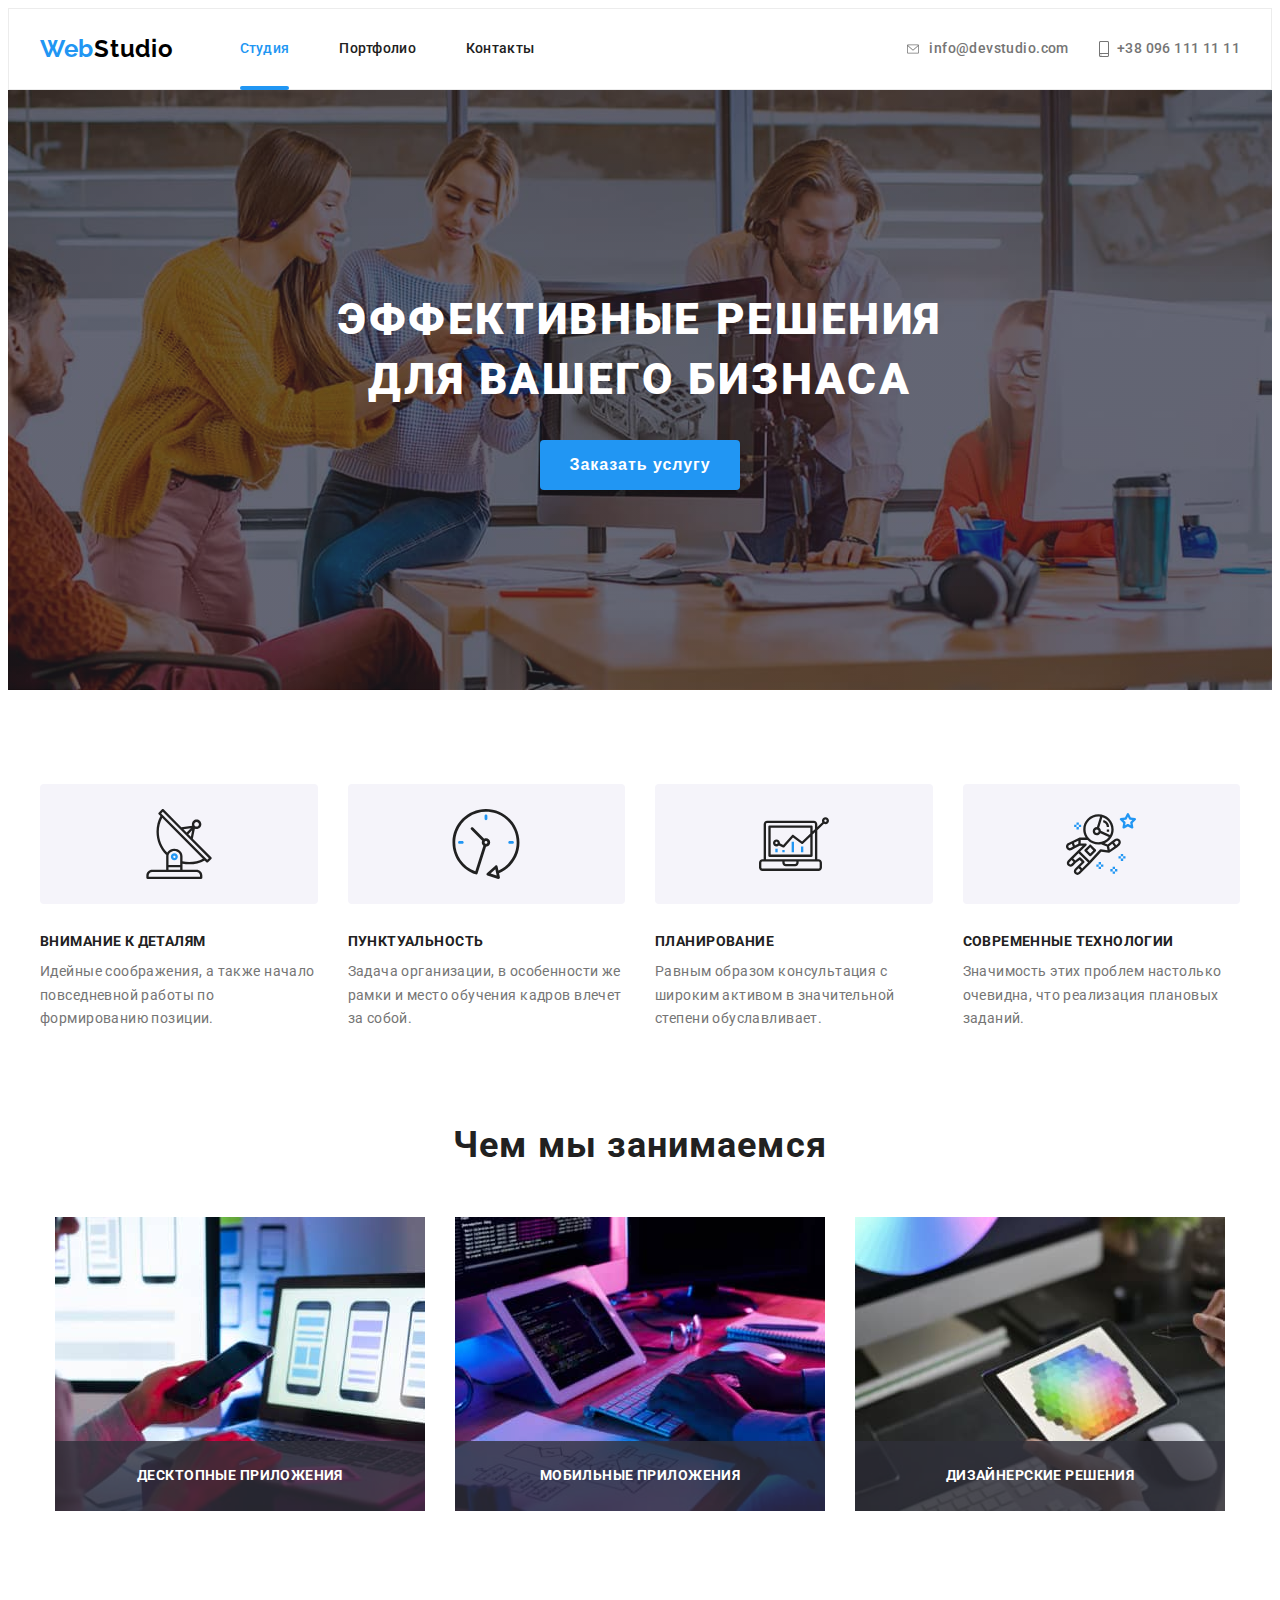
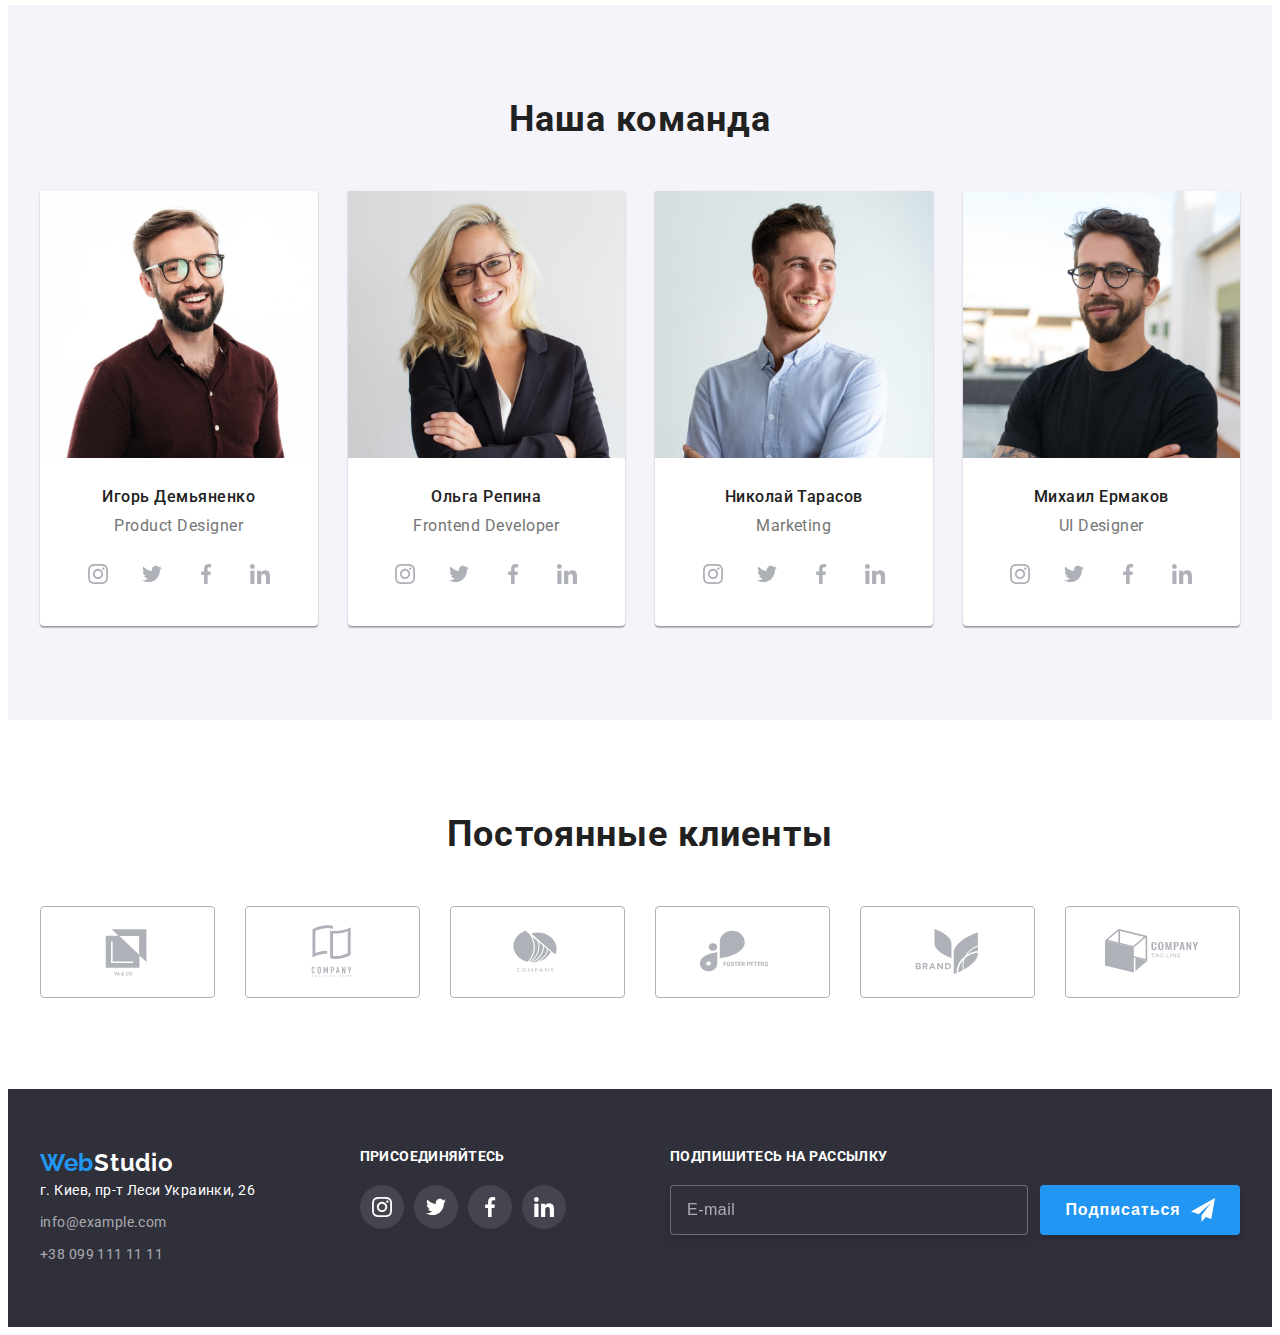
==== commit 941bcd47: "img+" ====
--- a/index.html
+++ b/index.html
@@ -174,7 +174,10 @@
         <h2 class="title-h2">Наша команда</h2>
         <ul class="command__menu">
           <li class="command__list">
-            <img src="./images/mobile/mobile-igor-img.jpg" alt="Игорь Демьяненко Product Designer" width="270" />
+            <img srcset="./images/mobile/mobile-igor-img.jpg 480w,
+              ./images/tablet/table-igor-img.jpg 768w,
+              ./images/desktop/4.igor-demyanenko.jpg 1200w" src="./images/desktop/4.igor-demyanenko.jpg"
+              alt="Игорь Демьяненко">
             <div class="command__bloc">
               <h3 class="command__name">Игорь Демьяненко</h3>
               <p class="command__profession">Product Designer</p>
@@ -212,7 +215,10 @@
           </li>
 
           <li class="command__list">
-            <img src="./images/mobile/mobile-olga-img.jpg" alt="Ольга Репина Frontend Developer" width="270" />
+            <img srcset="./images/mobile/mobile-olga-img.jpg 480w,
+              ./images/tablet/table-olga-img.jpg 768w,
+              ./images/desktop/5.olga-repina.jpg 1200w" src="./images/desktop/5.olga-repina.jpg"
+              alt="Ольга Репина Frontend Developer">
             <div class="command__bloc">
               <h3 class="command__name">Ольга Репина</h3>
               <p class="command__profession">Frontend Developer</p>
@@ -250,7 +256,10 @@
           </li>
 
           <li class="command__list">
-            <img src="./images/mobile/mobile-nikolay-img.jpg" alt="Николай Тарасов Marketing" width="270" />
+            <img srcset="./images/mobile/mobile-nikolay-img.jpg 480w,
+              ./images/tablet/table-nikolay-img.jpg 768w,
+              ./images/desktop/6.nikolai-tarasov.jpg 1200w" src="./images/desktop/6.nikolai-tarasov.jpg"
+              alt="Николай Тарасов Marketing">
             <div class="command__bloc">
               <h3 class="command__name">Николай Тарасов</h3>
               <p class="command__profession">Marketing</p>
@@ -288,7 +297,10 @@
           </li>
 
           <li class="command__list">
-            <img src="./images/mobile/mobile-michael-img.jpg" alt="Михаил Ермаков UI Designer" width="270" />
+            <img srcset="./images/mobile/mobile-michael-img.jpg 480w,
+              ./images/tablet/table-michael-img.jpg 768w,
+              ./images/desktop/7.mikhail-ermakov.jpg 1200w" src="./images/desktop/4.igor-demyanenko.jpg"
+              alt="Михаил Ермаков UI Designer">
             <div class="command__bloc">
               <h3 class="command__name">Михаил Ермаков</h3>
               <p class="command__profession">UI Designer</p>
